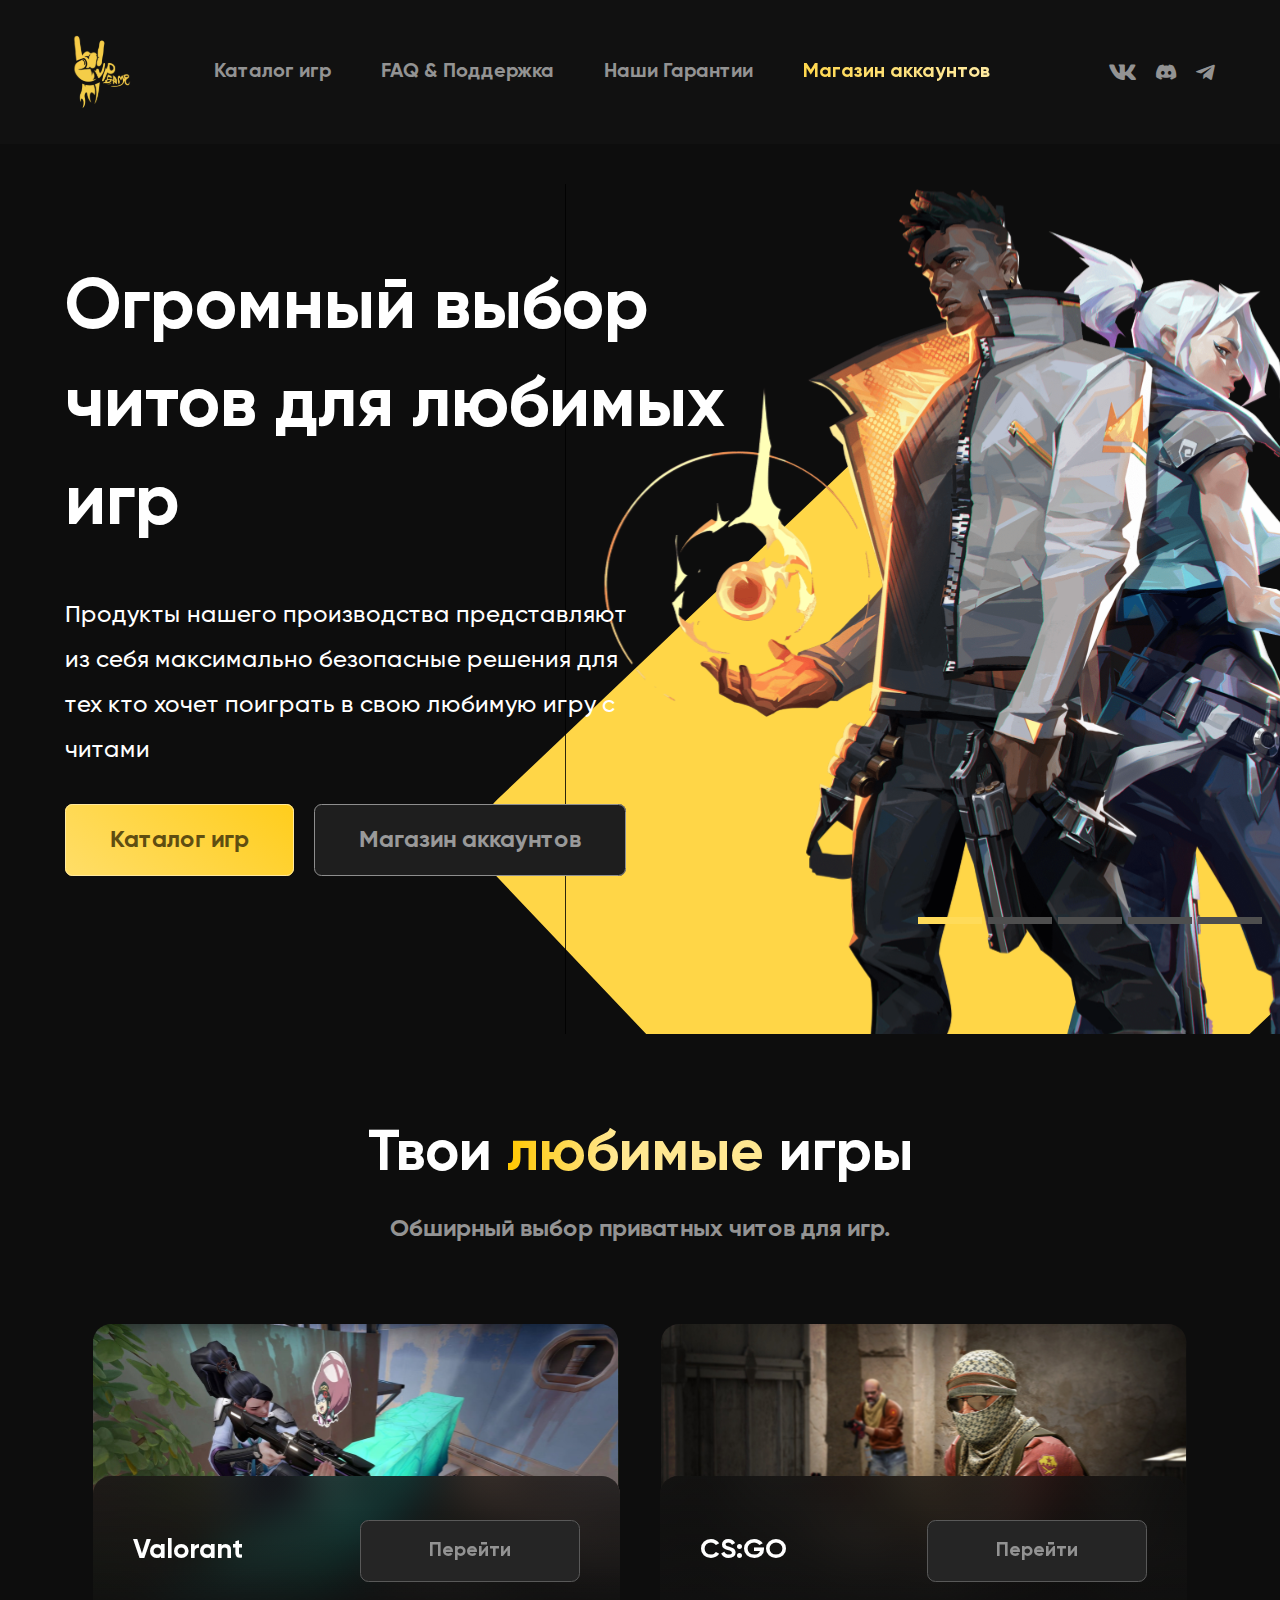
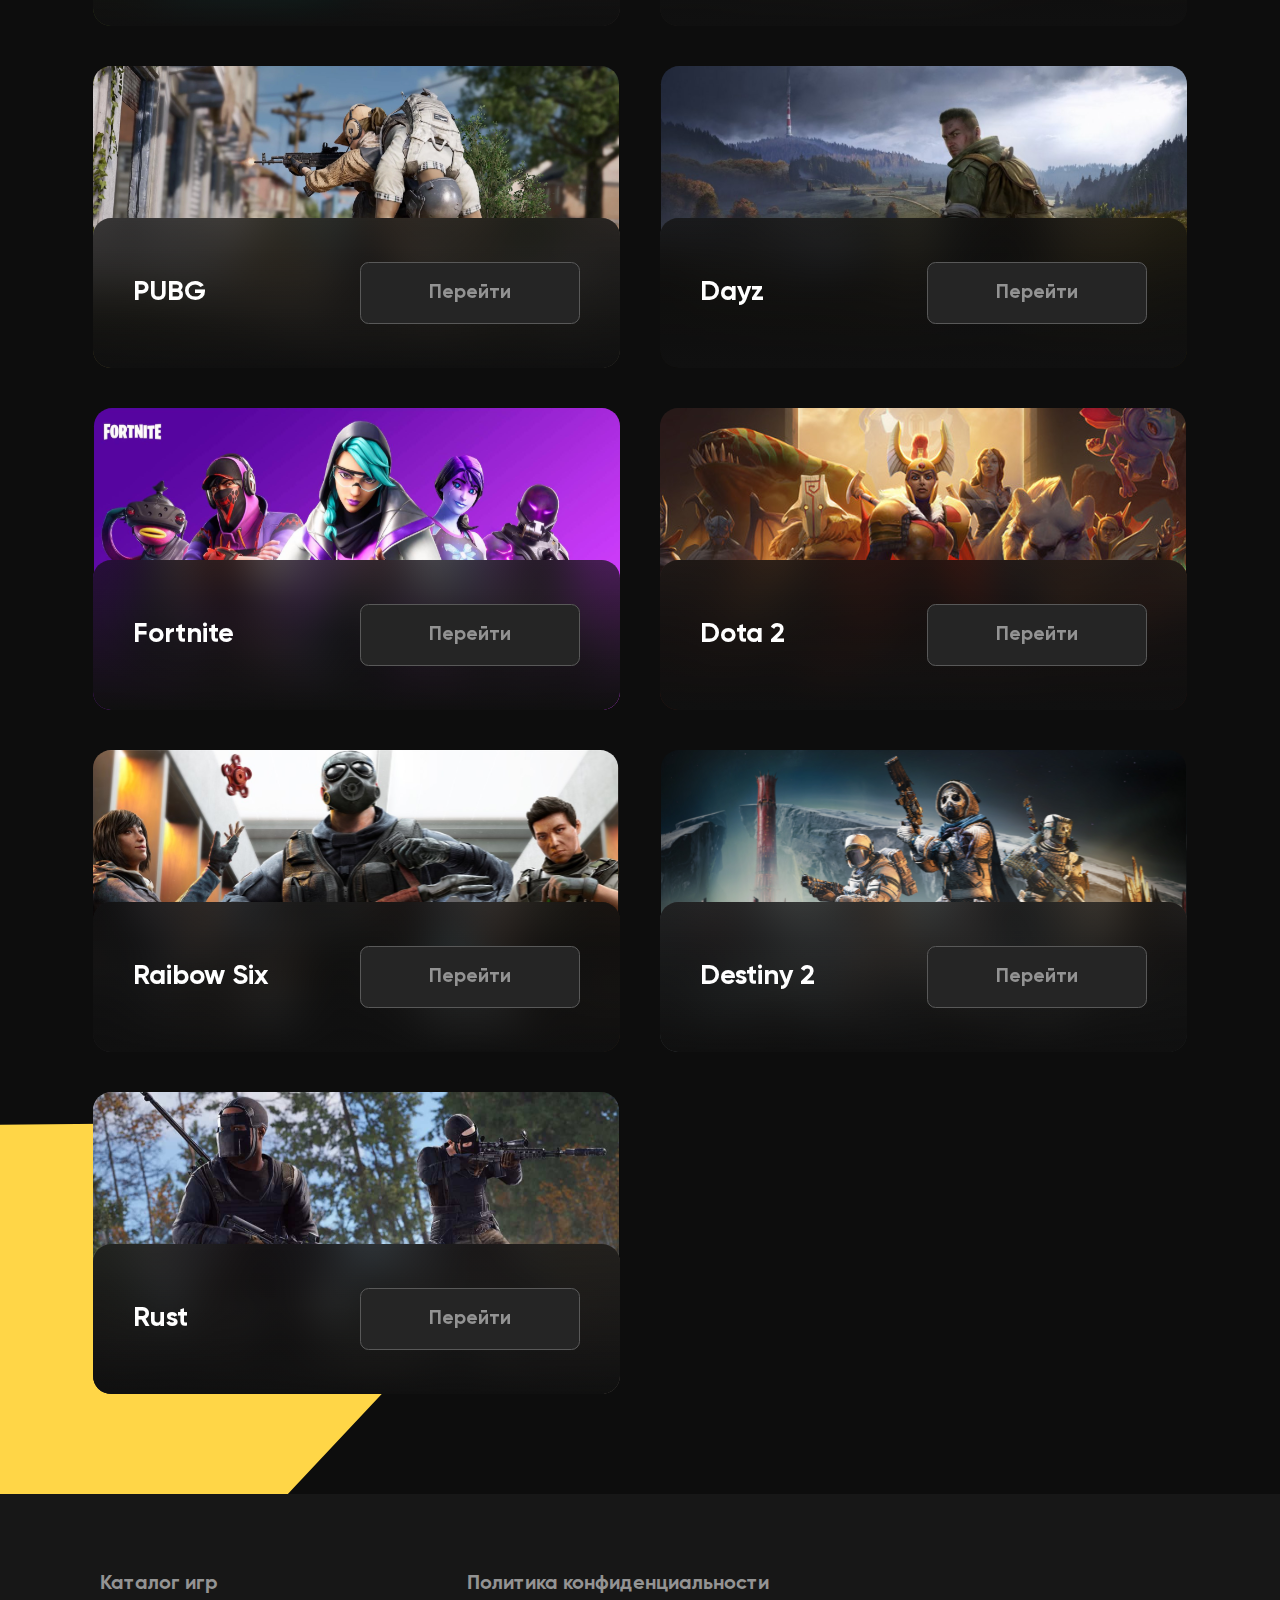
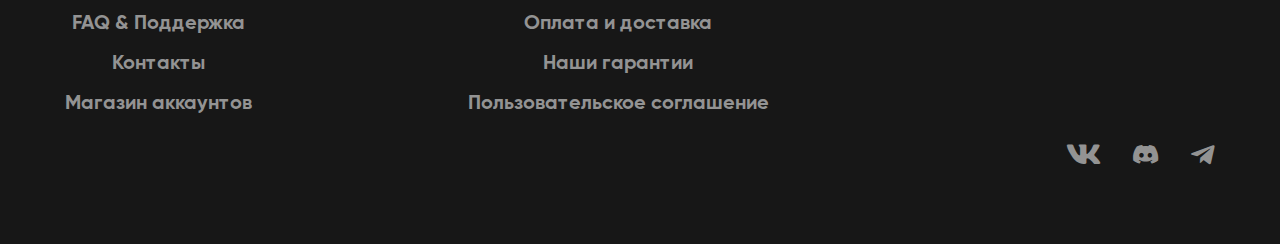
==== index.html @ 61dc42b0 "Add files via upload" ====
<!DOCTYPE html>
<html lang="ru">

<head>
	<title>Главная</title>
	<meta charset="UTF-8">
	<meta name="format-detection" content="telephone=no">
	<!-- <style>body{opacity: 0;}</style> -->
	<link rel="stylesheet" href="css/style.min.css?_v=20220925163948">
	<link rel="shortcut icon" href="favicon.ico">
	<!-- <meta name="robots" content="noindex, nofollow"> -->
	<meta name="viewport" content="width=device-width, initial-scale=1.0">
</head>

<body>
	<div class="wrapper">
		<header class="header">
			<div class="header__container">
				<div class="header__body">
					<div class="header__left">
						<div class="header__logo">
							<a href="#"><img src="img/base/logo.svg" alt="Logo"></a>
						</div>
						<div class="header__menu menu">
							<button type="button" class="menu__icon icon-menu"><span></span></button>
							<nav class="menu__body">
								<ul class="menu__list">
									<li class="menu__item"><a href="#" class="menu__link">Каталог игр</a></li>
									<li class="menu__item"><a href="#" class="menu__link">FAQ & Поддержка</a></li>
									<li class="menu__item"><a href="#" class="menu__link">Наши Гарантии</a></li>
									<li class="menu__item"><a href="#" class="menu__link gold">Магазин аккаунтов</a></li>
								</ul>
							</nav>
						</div>
					</div>
					<div class="header__social">
						<a href="#" class="icon-vk"></a>
						<a href="#" class="icon-discord"></a>
						<a href="#" class="icon-telegram"></a>
					</div>
				</div>
			</div>
		</header>
		<section class="top">
			<div class="top__container">
				<div class="top__body">
					<div class="top__leftblock leftblock-top">
						<div class="leftblock-top__body">
							<div class="leftblock-top__title">
								<h1>Огромный выбор <br> читов для любимых игр</h1>
							</div>
							<div class="leftblock-top__descr">
								<p>Продукты нашего производства представляют из себя максимально безопасные решения для тех кто
									хочет поиграть в свою любимую игру с читами</p>
							</div>
							<div class="leftblock-top__btns-block">
								<a href="#" class="leftblock-top__btn yellow-btn">Каталог игр</a>
								<a href="#" class="leftblock-top__btn gray-btn">Магазин аккаунтов</a>
							</div>
						</div>
					</div>
					<div class="top__rightblock rightblock-top">
						<div class="rightblock-top__body">
							<div class="top__slider swiper">
								<div class="top__wrapper swiper-wrapper">
									<div class="slider-inner">
										<div class="top__slide swiper-slide">
											<img src="img/top/slide1.svg" alt="slide1">
										</div>
										<div class="top__slide swiper-slide">
											<img src="img/top/slide1.svg" alt="slide1">
										</div>
										<div class="top__slide swiper-slide">
											<img src="img/top/slide1.svg" alt="slide1">
										</div>
										<div class="top__slide swiper-slide">
											<img src="img/top/slide1.svg" alt="slide1">
										</div>
										<div class="top__slide swiper-slide">
											<img src="img/top/slide1.svg" alt="slide1">
										</div>
									</div>
								</div>
							</div>
						</div>
					</div>
					<div class="top__decoration">
						<img src="img/top/decoration.svg">
					</div>
				</div>
			</div>
		</section>
		<main class="page">
			<section class="fav">
				<div class="fav__container">
					<div class="fav__body">
						<div class="fav__label">
							<h2>Твои <span class="gold-label">любимые</span> игры</h2>
						</div>
						<div class="fav__descr">
							<p>Обширный выбор приватных читов для игр.</p>
						</div>
						<div class="fav__grid grid-fav">
							<div class="grid-fav__body">
								<div class="grid-fav__item item-fav">
									<div class="item-fav__body">
										<div class="item-fav__img">
											<img src="img/fav/valoriant.svg" alt="Valoriant">
											<div class="item-fav__block">
												<div class="block-fav__body">
													<div class="block-fav__title">
														<h3>Valorant</h3>
													</div>
													<div class="block-fav__btn-block">
														<a href="#" class="block-fav__btn">Перейти</a>
													</div>
												</div>
											</div>
										</div>
									</div>
								</div>
								<div class="grid-fav__item item-fav">
									<div class="item-fav__body">
										<div class="item-fav__img">
											<img src="img/fav/csgo.svg" alt="CS:GO">
											<div class="item-fav__block">
												<div class="block-fav__body">
													<div class="block-fav__title">
														<h3>CS:GO</h3>
													</div>
													<div class="block-fav__btn-block">
														<a href="#" class="block-fav__btn">Перейти</a>
													</div>
												</div>
											</div>
										</div>
									</div>
								</div>
								<div class="grid-fav__item item-fav">
									<div class="item-fav__body">
										<div class="item-fav__img">
											<img src="img/fav/pubg.svg" alt="PUBG">
											<div class="item-fav__block">
												<div class="block-fav__body">
													<div class="block-fav__title">
														<h3>PUBG</h3>
													</div>
													<div class="block-fav__btn-block">
														<a href="#" class="block-fav__btn">Перейти</a>
													</div>
												</div>
											</div>
										</div>
									</div>
								</div>
								<div class="grid-fav__item item-fav">
									<div class="item-fav__body">
										<div class="item-fav__img">
											<img src="img/fav/dayz.svg" alt="Dayz">
											<div class="item-fav__block">
												<div class="block-fav__body">
													<div class="block-fav__title">
														<h3>Dayz</h3>
													</div>
													<div class="block-fav__btn-block">
														<a href="#" class="block-fav__btn">Перейти</a>
													</div>
												</div>
											</div>
										</div>
									</div>
								</div>
								<div class="grid-fav__item item-fav">
									<div class="item-fav__body">
										<div class="item-fav__img">
											<img src="img/fav/fortnite.svg" alt="Fortnite">
											<div class="item-fav__block">
												<div class="block-fav__body">
													<div class="block-fav__title">
														<h3>Fortnite</h3>
													</div>
													<div class="block-fav__btn-block">
														<a href="#" class="block-fav__btn">Перейти</a>
													</div>
												</div>
											</div>
										</div>
									</div>
								</div>
								<div class="grid-fav__item item-fav">
									<div class="item-fav__body">
										<div class="item-fav__img">
											<img src="img/fav/dota2.svg" alt="Dota 2">
											<div class="item-fav__block">
												<div class="block-fav__body">
													<div class="block-fav__title">
														<h3>Dota 2</h3>
													</div>
													<div class="block-fav__btn-block">
														<a href="#" class="block-fav__btn">Перейти</a>
													</div>
												</div>
											</div>
										</div>
									</div>
								</div>
								<div class="grid-fav__item item-fav">
									<div class="item-fav__body">
										<div class="item-fav__img">
											<img src="img/fav/raibowsix.svg" alt="Raibow Six">
											<div class="item-fav__block">
												<div class="block-fav__body">
													<div class="block-fav__title">
														<h3>Raibow Six</h3>
													</div>
													<div class="block-fav__btn-block">
														<a href="#" class="block-fav__btn">Перейти</a>
													</div>
												</div>
											</div>
										</div>
									</div>
								</div>
								<div class="grid-fav__item item-fav">
									<div class="item-fav__body">
										<div class="item-fav__img">
											<img src="img/fav/destiny2.svg" alt="Destiny 2">
											<div class="item-fav__block">
												<div class="block-fav__body">
													<div class="block-fav__title">
														<h3>Destiny 2</h3>
													</div>
													<div class="block-fav__btn-block">
														<a href="#" class="block-fav__btn">Перейти</a>
													</div>
												</div>
											</div>
										</div>
									</div>
								</div>
								<div class="grid-fav__item item-fav">
									<div class="item-fav__body">
										<div class="item-fav__img">
											<img src="img/fav/rust.svg" alt="Rust">
											<div class="item-fav__block">
												<div class="block-fav__body">
													<div class="block-fav__title">
														<h3>Rust</h3>
													</div>
													<div class="block-fav__btn-block">
														<a href="#" class="block-fav__btn">Перейти</a>
													</div>
												</div>
											</div>
										</div>
									</div>
								</div>
							</div>
						</div>
					</div>
				</div>
				<div class="fav__decoration">
					<img src="img/fav/decoration.svg">
				</div>
			</section>
		</main>
		<footer class="footer">
			<div class="footer__container">
				<div class="footer__body">
					<div class="footer__block">
						<div class="block-footer__body">
							<div class="block-footer__left-col">
								<div class="left-col-footer__body">
									<ul class="left-col-footer__list footer__list">
										<li class="left-col-footer__item footer__item"><a href="#" class="left-col-footer__link footer__link">Каталог игр</a></li>
										<li class="left-col-footer__item footer__item"><a href="#" class="left-col-footer__link footer__link">FAQ & Поддержка</a></li>
										<li class="left-col-footer__item footer__item"><a href="#" class="left-col-footer__link footer__link">Контакты</a></li>
										<li class="left-col-footer__item footer__item"><a href="#" class="left-col-footer__link footer__link">Магазин аккаунтов</a></li>
									</ul>
								</div>
							</div>
							<div class="block-footer__right-col">
								<div class="right-col-footer__body">
									<ul class="right-col-footer__list footer__list">
										<li class="right-col-footer__item footer__item"><a href="#" class="right-col-footer__link footer__link">Политика конфиденциальности</a></li>
										<li class="right-col-footer__item footer__item"><a href="#" class="right-col-footer__link footer__link">Оплата и доставка</a></li>
										<li class="right-col-footer__item footer__item"><a href="#" class="right-col-footer__link footer__link">Наши гарантии</a></li>
										<li class="right-col-footer__item footer__item"><a href="#" class="right-col-footer__link footer__link">Пользовательское соглашение</a></li>
									</ul>
								</div>
							</div>
						</div>
					</div>
					<div class="footer__social">
						<a href="#" class="icon-vk"></a>
						<a href="#" class="icon-discord"></a>
						<a href="#" class="icon-telegram"></a>
					</div>
				</div>
			</div>
		</footer>
	</div>
	<!-- <div id="popup" aria-hidden="true" class="popup">
	<div class="popup__wrapper">
		<div class="popup__content">
			<button data-close type="button" class="popup__close">Закрыть</button>
			<div class="popup__text">
				Text
			</div>
		</div>
	</div>
</div> -->
	<script src="js/app.min.js?_v=20220925163948"></script>
</body>

</html>
---- css/style.min.css ----
@charset "UTF-8";@font-face{font-family:Gilroy;font-display:swap;src:url(../fonts/Gilroy-Bold.woff2) format("woff2"),url(../fonts/Gilroy-Bold.woff) format("woff");font-weight:700;font-style:normal}@font-face{font-family:Gilroy;font-display:swap;src:url(../fonts/Gilroy-Medium.woff2) format("woff2"),url(../fonts/Gilroy-Medium.woff) format("woff");font-weight:500;font-style:normal}@font-face{font-family:icons;font-display:swap;src:url(../fonts/icons.woff2) format("woff2"),url(../fonts/icons.woff) format("woff");font-weight:400;font-style:normal}[class*=icon-]:before{font-family:icons;font-style:normal;font-weight:400;font-variant:normal;text-transform:none;line-height:1;-webkit-font-smoothing:antialiased;-moz-osx-font-smoothing:grayscale}[class*=icon-]:before{display:block}.icon-vk:before{content:"\e900"}.icon-discord:before{content:"\e901"}.icon-telegram:before{content:"\e902"}*{padding:0;margin:0;border:0}*,:after,:before{-webkit-box-sizing:border-box;box-sizing:border-box}body,html{height:100%;min-width:320px}body{color:#939393;line-height:1;font-family:Gilroy;font-size:1.25rem;-ms-text-size-adjust:100%;-moz-text-size-adjust:100%;-webkit-text-size-adjust:100%;-webkit-font-smoothing:antialiased;-moz-osx-font-smoothing:grayscale}button,input,textarea{font-family:Gilroy;font-size:inherit}button{cursor:pointer;color:inherit;background-color:inherit}a{color:inherit}a:link,a:visited{text-decoration:none}a:hover{text-decoration:none}ul li{list-style:none}img{vertical-align:top}h1,h2,h3,h4,h5,h6{font-weight:inherit;font-size:inherit}body{background:#0d0d0d;font-weight:700}.lock body{overflow:hidden;-ms-touch-action:none;touch-action:none;-ms-scroll-chaining:none;overscroll-behavior:none}.wrapper{min-height:100%;display:-webkit-box;display:-ms-flexbox;display:flex;-webkit-box-orient:vertical;-webkit-box-direction:normal;-ms-flex-direction:column;flex-direction:column;overflow:hidden}.wrapper>main{-webkit-box-flex:1;-ms-flex:1 1 auto;flex:1 1 auto}.wrapper>*{min-width:0}[class*=__container]{margin:0 auto;max-width:103.75rem;-webkit-box-sizing:content-box;box-sizing:content-box}[class*=-ibg]{position:relative}[class*=-ibg] img{position:absolute;width:100%;height:100%;top:0;left:0;-o-object-fit:cover;object-fit:cover}[class*=-ibg_contain] img{-o-object-fit:contain;object-fit:contain}.gold{background:-o-linear-gradient(.23deg,#ffd646 -8.23%,#ffeaa0 95.87%);background:linear-gradient(89.77deg,#ffd646 -8.23%,#ffeaa0 95.87%);-webkit-background-clip:text;-webkit-text-fill-color:transparent;background-clip:text;-webkit-transition:all .5s cubic-bezier(.2,.17,0,.74) 0s;-o-transition:all .5s cubic-bezier(.2,.17,0,.74) 0s;transition:all .5s cubic-bezier(.2,.17,0,.74) 0s;will-change:contents}.gold:hover{-webkit-filter:contrast(1.2);filter:contrast(1.2)}.yellow-btn{background:-o-linear-gradient(50.03deg,#ffe073 -14.96%,#ffc700 137.97%);background:linear-gradient(39.97deg,#ffe073 -14.96%,#ffc700 137.97%);border:1.50217px solid #ffe99d;border-radius:7.51087px;color:#5f4e11;padding:1.4375rem 2.75rem;-webkit-transition:all .5s cubic-bezier(.2,.17,0,.74) 0s;-o-transition:all .5s cubic-bezier(.2,.17,0,.74) 0s;transition:all .5s cubic-bezier(.2,.17,0,.74) 0s}.yellow-btn:hover{-webkit-filter:contrast(1.2);filter:contrast(1.2)}.gray-btn{padding:1.4375rem 2.75rem;background:#1e1e1e;border:.751087px solid #8e8e8e;border-radius:7.51087px;color:#999;-webkit-transition:all .5s cubic-bezier(.2,.17,0,.74) 0s;-o-transition:all .5s cubic-bezier(.2,.17,0,.74) 0s;transition:all .5s cubic-bezier(.2,.17,0,.74) 0s}.gray-btn:hover{-webkit-filter:contrast(.8);filter:contrast(.8)}.gold-label{background:-webkit-gradient(linear,left top,right top,from(#ffc700),color-stop(41.69%,#ffe791));background:-o-linear-gradient(left,#ffc700 0,#ffe791 41.69%);background:linear-gradient(90deg,#ffc700 0,#ffe791 41.69%);-webkit-background-clip:text;-webkit-text-fill-color:transparent;background-clip:text}.header{background:#111}.header__body{display:-webkit-box;display:-ms-flexbox;display:flex;-webkit-box-align:center;-ms-flex-align:center;align-items:center;-webkit-box-pack:justify;-ms-flex-pack:justify;justify-content:space-between;height:144px;position:relative}.header__left{display:-webkit-box;display:-ms-flexbox;display:flex;-webkit-box-align:center;-ms-flex-align:center;align-items:center}.header__logo{margin-right:4.6875rem;position:relative;z-index:5}.header__menu{position:relative}.header__social{display:-webkit-box;display:-ms-flexbox;display:flex;-webkit-box-align:center;-ms-flex-align:center;align-items:center}.header__social a:not(:last-child){margin-right:1.25rem}.header__social a{font-size:1rem;-webkit-transition:all .4s ease 0s;-o-transition:all .4s ease 0s;transition:all .4s ease 0s}.header__social a:hover{color:#fff}.menu__list{display:-webkit-box;display:-ms-flexbox;display:flex;-webkit-box-align:center;-ms-flex-align:center;align-items:center}.menu__item:not(:last-child){margin-right:3.125rem}.menu__link{-webkit-transition:all .4s ease 0s;-o-transition:all .4s ease 0s;transition:all .4s ease 0s}.menu__link:hover{color:#fff}.icon-menu{display:none}.footer{background-color:#171717}.footer__body{display:-webkit-box;display:-ms-flexbox;display:flex;-webkit-box-pack:justify;-ms-flex-pack:justify;justify-content:space-between;padding:5rem 0}.footer__block{display:-webkit-box;display:-ms-flexbox;display:flex}.footer__item{text-align:center}.footer__item:not(:last-child){margin-bottom:1.25rem}.footer__social{-ms-flex-item-align:end;align-self:flex-end;display:-webkit-box;display:-ms-flexbox;display:flex}.footer__social a:not(:last-child){margin-right:2.0625rem}.block-footer__body{display:-webkit-box;display:-ms-flexbox;display:flex}.block-footer__left-col{margin-right:13.4375rem}.top{position:relative}.top__body{display:-webkit-box;display:-ms-flexbox;display:flex}.top__decoration{position:absolute;bottom:0;right:0;z-index:-1;height:40.625rem;width:800px}.top__decoration img{height:100%;-o-object-fit:cover;object-fit:cover;width:100%;-o-object-position:top;object-position:top}.leftblock-top__body{position:relative;z-index:2}.leftblock-top__title{margin-top:7.1875rem;width:800px}.leftblock-top__title h1{color:#fff;font-size:4.5rem;line-height:98px}.leftblock-top__descr{margin-top:2.5rem;font-weight:500;font-size:1.5rem;color:#fff;width:621px;line-height:1.875}.leftblock-top__btns-block{margin-top:3.4375rem}.leftblock-top__btn{font-size:1.5rem}.leftblock-top__btn:first-child{margin-right:.9375rem}.rightblock-top{margin-left:-7.5rem;margin-top:2.5rem}.swiper{position:relative}.swiper-wrapper{width:1050px}.swiper-slide img{height:850px;-o-object-fit:cover;object-fit:cover;width:100%}.fav{position:relative}.fav__decoration{position:absolute;bottom:0;left:0;height:400px;width:500px;z-index:-1}.fav__decoration img{width:100%;height:100%;-o-object-fit:cover;object-fit:cover;-o-object-position:top;object-position:top}.fav__body{margin-top:4.375rem;display:-webkit-box;display:-ms-flexbox;display:flex;-webkit-box-orient:vertical;-webkit-box-direction:normal;-ms-flex-direction:column;flex-direction:column;-webkit-box-align:center;-ms-flex-align:center;align-items:center;padding-bottom:6.25rem}.fav__label h2{font-size:3.625rem;line-height:1.724137931;color:#fff;text-align:center}.fav__descr{font-size:1.5rem;line-height:2.0833333333;margin-bottom:4.375rem;text-align:center}.grid-fav__body{display:-ms-grid;display:grid;-ms-grid-columns:1fr 1fr 1fr;grid-template-columns:1fr 1fr 1fr;gap:40px}.item-fav__body{border-radius:18.1577px;width:100%}.item-fav__img{position:relative}.item-fav__img img{max-width:100%;max-height:100%;-o-object-fit:cover;object-fit:cover;-o-object-position:center;object-position:center}.item-fav__block{position:absolute;bottom:0;left:0;right:0;width:100%;background:-webkit-gradient(linear,left bottom,left top,color-stop(.02%,#101010),color-stop(306.61%,rgba(16,16,16,.07)));background:-o-linear-gradient(bottom,#101010 .02%,rgba(16,16,16,.07) 306.61%);background:linear-gradient(0deg,#101010 .02%,rgba(16,16,16,.07) 306.61%);-webkit-backdrop-filter:blur(21.184px);backdrop-filter:blur(21.184px);border-radius:18.1577px;padding:0 2.5rem}.block-fav__body{height:9.375rem;display:-webkit-box;display:-ms-flexbox;display:flex;-webkit-box-pack:justify;-ms-flex-pack:justify;justify-content:space-between;-webkit-box-align:center;-ms-flex-align:center;align-items:center}.block-fav__title h3{font-size:1.725rem;line-height:2.2222222222;color:#fff}.block-fav__btn{padding:1.25rem 4.25rem;background:#252525;border:1.29886px solid #595959;border-radius:8.64654px;-webkit-transition:all .5s cubic-bezier(.2,.17,0,.74) 0s;-o-transition:all .5s cubic-bezier(.2,.17,0,.74) 0s;transition:all .5s cubic-bezier(.2,.17,0,.74) 0s}.block-fav__btn:hover{background:#ffc700;border:1.29886px solid #ffe99d;color:#5f4e11}@media (max-width:105em){[class*=__container]{max-width:71.875rem}.footer__block{margin-bottom:3.125rem}.leftblock-top__title{width:750px}.leftblock-top__descr{width:580px}.rightblock-top{margin-left:-15.625rem}.grid-fav__body{-ms-grid-columns:1fr 1fr;grid-template-columns:1fr 1fr}}@media (max-width:35em){.block-fav__body{height:6.25rem}}@media (max-width:74.99875em){[class*=__container]{max-width:60.625rem}.header__logo{margin-right:2.5rem}.menu__item{text-align:center}.menu__item:not(:last-child){margin-right:1.875rem}.block-footer__left-col{margin-right:7.5rem}.top__decoration{display:none}.rightblock-top{margin-left:-30rem}.swiper-slide{opacity:.4}.block-fav__body{height:100px}}@media (max-width:61.99875em){[class*=__container]{max-width:46.875rem}.footer__body{-ms-flex-wrap:wrap;flex-wrap:wrap;-webkit-box-pack:space-evenly;-ms-flex-pack:space-evenly;justify-content:space-evenly}.footer__social a{font-size:1.75rem}.top__body{-webkit-box-orient:vertical;-webkit-box-direction:normal;-ms-flex-direction:column;flex-direction:column;-webkit-box-align:center;-ms-flex-align:center;align-items:center}.leftblock-top__body{display:-webkit-box;display:-ms-flexbox;display:flex;-webkit-box-orient:vertical;-webkit-box-direction:normal;-ms-flex-direction:column;flex-direction:column;-webkit-box-align:center;-ms-flex-align:center;align-items:center}.leftblock-top__title{width:100%;text-align:center;margin-top:3.125rem}.leftblock-top__descr{width:100%;text-align:center}.rightblock-top{margin-left:0;margin-top:-31.25rem}.grid-fav__body{-ms-grid-columns:1fr;grid-template-columns:1fr}.block-fav__body{height:9.375rem}}@media (max-width:47.99875em){[class*=__container]{max-width:none;padding:0 .625rem}.header__social a{font-size:1.5625rem}.header__social a:not(:last-child){margin-right:2.1875rem}.menu__body{position:absolute;top:-60px;left:-120px;width:100vw;height:100vh;background-color:#111;-webkit-transform:translateX(-100%);-ms-transform:translateX(-100%);transform:translateX(-100%);-webkit-transition:all .5s ease 0s;-o-transition:all .5s ease 0s;transition:all .5s ease 0s}.menu__body.open{-webkit-transform:translateX(0);-ms-transform:translateX(0);transform:translateX(0)}.menu__list{-ms-flex-pack:distribute;justify-content:space-around;-webkit-box-orient:vertical;-webkit-box-direction:normal;-ms-flex-direction:column;flex-direction:column;min-height:100%}.menu__item:not(:last-child){margin-right:0}.menu__link{font-size:1.625rem}.icon-menu{display:block;position:relative;width:1.875rem;height:1.125rem;cursor:pointer;z-index:5}.icon-menu span,.icon-menu::after,.icon-menu::before{content:"";-webkit-transition:all .3s ease 0s;-o-transition:all .3s ease 0s;transition:all .3s ease 0s;right:0;position:absolute;width:100%;height:.125rem;background-color:#ffd646}.icon-menu::before{top:0}.icon-menu::after{bottom:0}.icon-menu span{top:calc(50% - .0625rem)}.icon-menu.open span{width:0}.icon-menu.open::before{top:calc(50% - .0625rem);-webkit-transform:rotate(-45deg);-ms-transform:rotate(-45deg);transform:rotate(-45deg)}.icon-menu.open::after{bottom:calc(50% - .0625rem);-webkit-transform:rotate(45deg);-ms-transform:rotate(45deg);transform:rotate(45deg)}.leftblock-top__title h1{font-size:3.75rem}.fav__decoration{height:18.75rem;width:25rem}}@media (max-width:40.375em){.footer__body{-webkit-box-orient:vertical;-webkit-box-direction:normal;-ms-flex-direction:column;flex-direction:column;-webkit-box-align:center;-ms-flex-align:center;align-items:center;-webkit-box-pack:justify;-ms-flex-pack:justify;justify-content:space-between}.footer__list{display:-webkit-box;display:-ms-flexbox;display:flex;-webkit-box-orient:vertical;-webkit-box-direction:normal;-ms-flex-direction:column;flex-direction:column;-webkit-box-align:center;-ms-flex-align:center;align-items:center}.footer__item:not(:last-child){margin-bottom:2.1875rem}.footer__social{-ms-flex-item-align:center;-ms-grid-row-align:center;align-self:center}.block-footer__body{-webkit-box-orient:vertical;-webkit-box-direction:reverse;-ms-flex-direction:column-reverse;flex-direction:column-reverse;-webkit-box-align:center;-ms-flex-align:center;align-items:center;max-width:250px}.block-footer__left-col{margin-right:0}.block-footer__right-col{margin-bottom:3.125rem}}@media (max-width:36.25em){.leftblock-top__title h1{font-size:2.8125rem;line-height:1.3333333333}.leftblock-top__btns-block{display:-webkit-box;display:-ms-flexbox;display:flex;-webkit-box-orient:vertical;-webkit-box-direction:normal;-ms-flex-direction:column;flex-direction:column;-webkit-box-align:center;-ms-flex-align:center;align-items:center}.leftblock-top__btn:first-child{margin-right:0;margin-bottom:1.875rem}.rightblock-top{margin-top:-37.5rem}.swiper-wrapper{width:600px}}@media (max-width:34.375em){.fav__body{margin-top:3.125rem;padding-bottom:3.125rem}.fav__label h2{font-size:2.8125rem;line-height:1.1111111111}}@media (max-width:29.99875em){.item-fav__block{padding:0 .625rem}}@media (max-width:25.625em){.block-fav__btn{padding:1.25rem 2.5rem}}
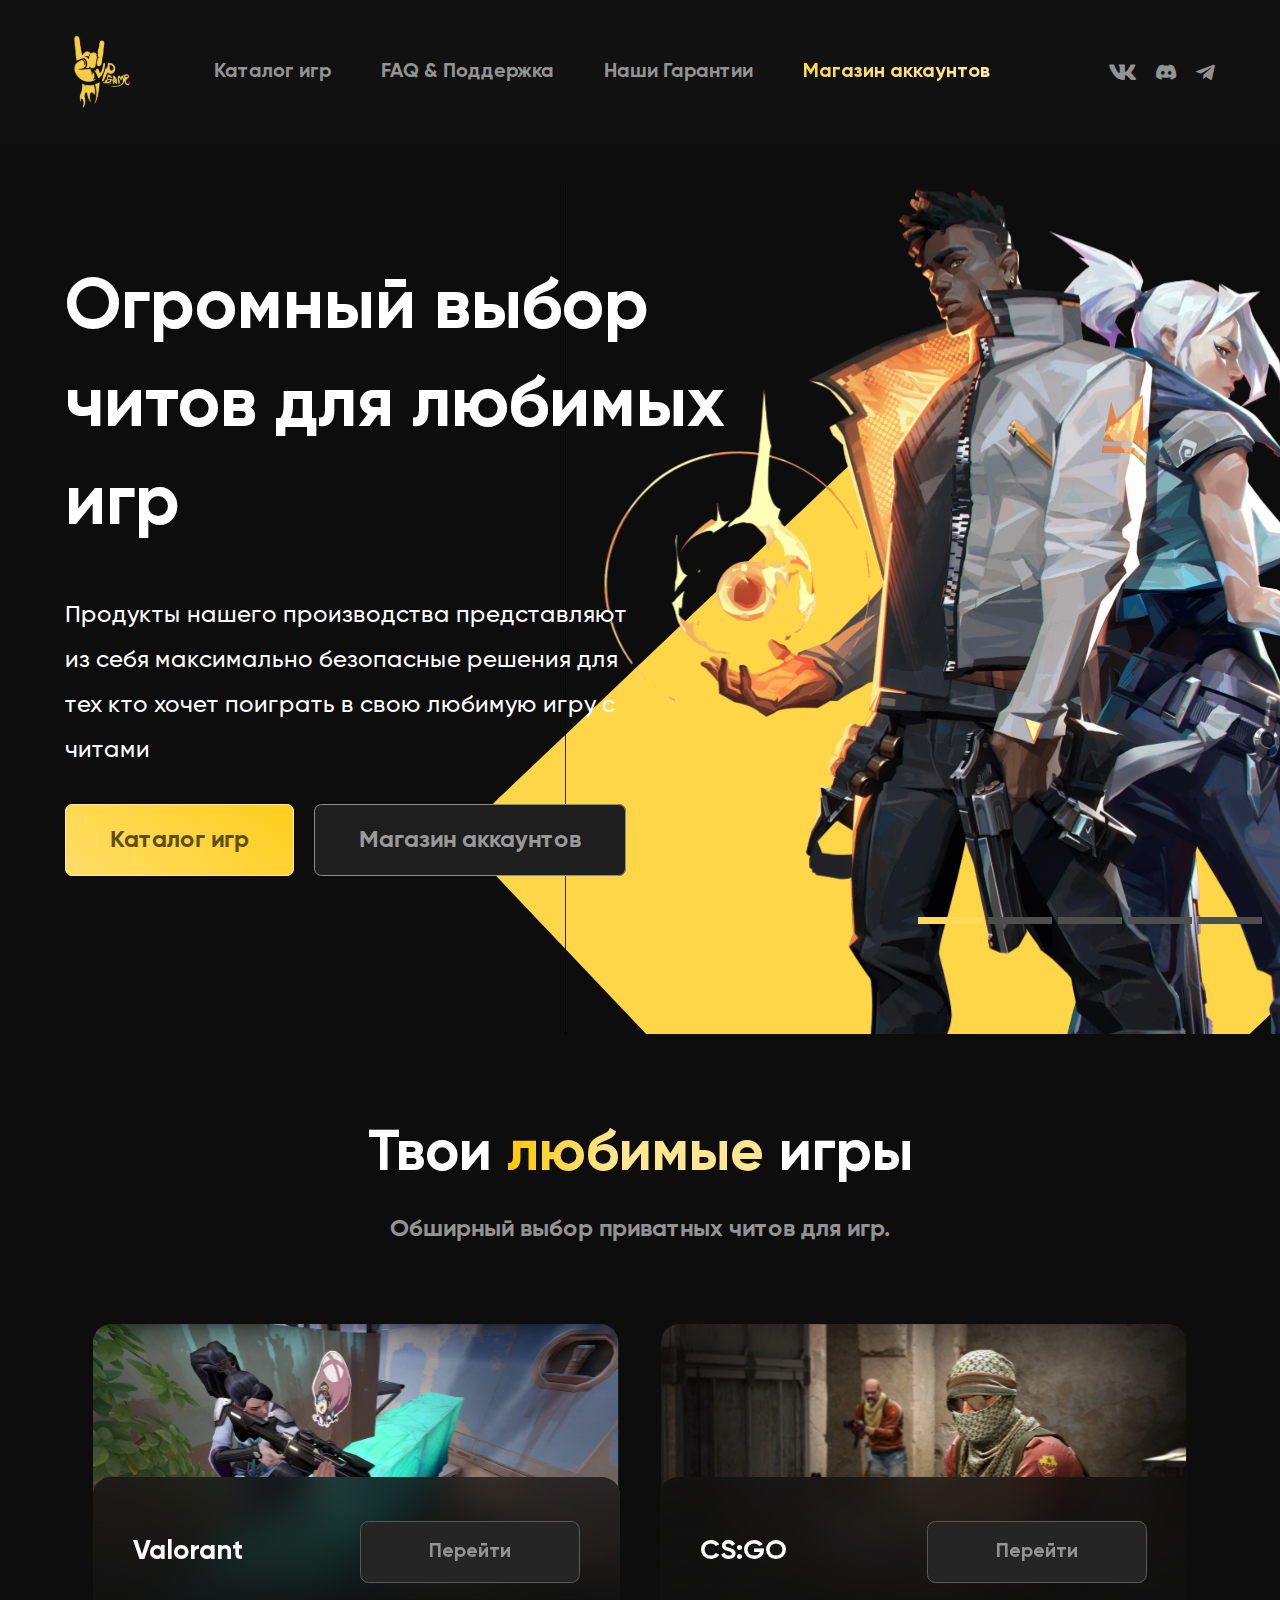
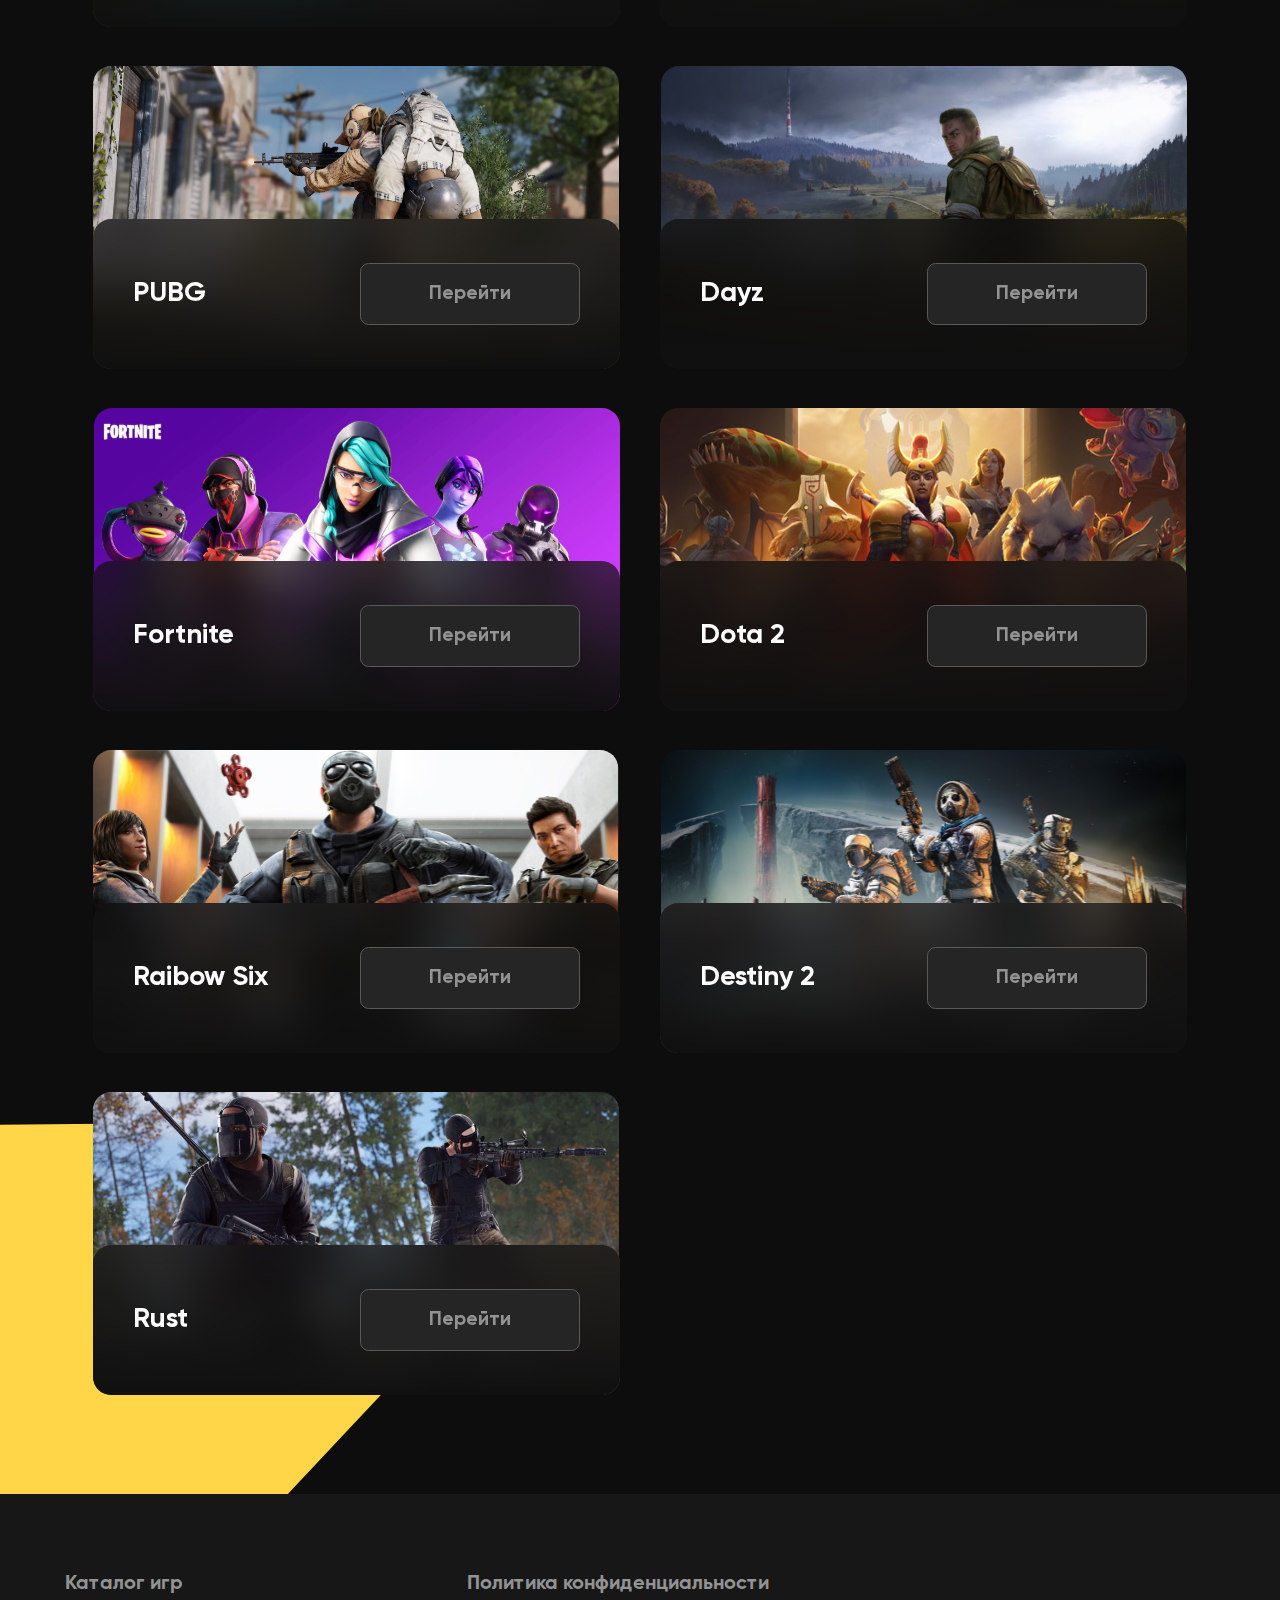
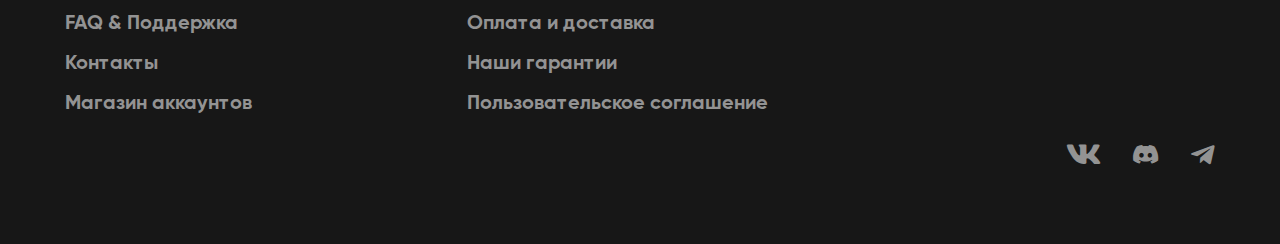
==== commit b06ddb2a: "Add files via upload" ====
--- a/index.html
+++ b/index.html
@@ -6,7 +6,7 @@
 	<meta charset="UTF-8">
 	<meta name="format-detection" content="telephone=no">
 	<!-- <style>body{opacity: 0;}</style> -->
-	<link rel="stylesheet" href="css/style.min.css?_v=20220925163948">
+	<link rel="stylesheet" href="css/style.min.css?_v=20220925224352">
 	<link rel="shortcut icon" href="favicon.ico">
 	<!-- <meta name="robots" content="noindex, nofollow"> -->
 	<meta name="viewport" content="width=device-width, initial-scale=1.0">
@@ -25,7 +25,8 @@
 							<button type="button" class="menu__icon icon-menu"><span></span></button>
 							<nav class="menu__body">
 								<ul class="menu__list">
-									<li class="menu__item"><a href="#" class="menu__link">Каталог игр</a></li>
+									<li class="menu__item"><a href="/cheatcode/catalog.html" class="menu__link">Каталог игр</a>
+									</li>
 									<li class="menu__item"><a href="#" class="menu__link">FAQ & Поддержка</a></li>
 									<li class="menu__item"><a href="#" class="menu__link">Наши Гарантии</a></li>
 									<li class="menu__item"><a href="#" class="menu__link gold">Магазин аккаунтов</a></li>
@@ -248,7 +249,7 @@
 														<h3>Rust</h3>
 													</div>
 													<div class="block-fav__btn-block">
-														<a href="#" class="block-fav__btn">Перейти</a>
+														<a href="/rust.html" class="block-fav__btn">Перейти</a>
 													</div>
 												</div>
 											</div>
@@ -300,17 +301,7 @@
 			</div>
 		</footer>
 	</div>
-	<!-- <div id="popup" aria-hidden="true" class="popup">
-	<div class="popup__wrapper">
-		<div class="popup__content">
-			<button data-close type="button" class="popup__close">Закрыть</button>
-			<div class="popup__text">
-				Text
-			</div>
-		</div>
-	</div>
-</div> -->
-	<script src="js/app.min.js?_v=20220925163948"></script>
+	<script src="js/app.min.js?_v=20220925224352"></script>
 </body>
 
 </html>--- a/css/style.min.css
+++ b/css/style.min.css
@@ -1 +1 @@
-@charset "UTF-8";@font-face{font-family:Gilroy;font-display:swap;src:url(../fonts/Gilroy-Bold.woff2) format("woff2"),url(../fonts/Gilroy-Bold.woff) format("woff");font-weight:700;font-style:normal}@font-face{font-family:Gilroy;font-display:swap;src:url(../fonts/Gilroy-Medium.woff2) format("woff2"),url(../fonts/Gilroy-Medium.woff) format("woff");font-weight:500;font-style:normal}@font-face{font-family:icons;font-display:swap;src:url(../fonts/icons.woff2) format("woff2"),url(../fonts/icons.woff) format("woff");font-weight:400;font-style:normal}[class*=icon-]:before{font-family:icons;font-style:normal;font-weight:400;font-variant:normal;text-transform:none;line-height:1;-webkit-font-smoothing:antialiased;-moz-osx-font-smoothing:grayscale}[class*=icon-]:before{display:block}.icon-vk:before{content:"\e900"}.icon-discord:before{content:"\e901"}.icon-telegram:before{content:"\e902"}*{padding:0;margin:0;border:0}*,:after,:before{-webkit-box-sizing:border-box;box-sizing:border-box}body,html{height:100%;min-width:320px}body{color:#939393;line-height:1;font-family:Gilroy;font-size:1.25rem;-ms-text-size-adjust:100%;-moz-text-size-adjust:100%;-webkit-text-size-adjust:100%;-webkit-font-smoothing:antialiased;-moz-osx-font-smoothing:grayscale}button,input,textarea{font-family:Gilroy;font-size:inherit}button{cursor:pointer;color:inherit;background-color:inherit}a{color:inherit}a:link,a:visited{text-decoration:none}a:hover{text-decoration:none}ul li{list-style:none}img{vertical-align:top}h1,h2,h3,h4,h5,h6{font-weight:inherit;font-size:inherit}body{background:#0d0d0d;font-weight:700}.lock body{overflow:hidden;-ms-touch-action:none;touch-action:none;-ms-scroll-chaining:none;overscroll-behavior:none}.wrapper{min-height:100%;display:-webkit-box;display:-ms-flexbox;display:flex;-webkit-box-orient:vertical;-webkit-box-direction:normal;-ms-flex-direction:column;flex-direction:column;overflow:hidden}.wrapper>main{-webkit-box-flex:1;-ms-flex:1 1 auto;flex:1 1 auto}.wrapper>*{min-width:0}[class*=__container]{margin:0 auto;max-width:103.75rem;-webkit-box-sizing:content-box;box-sizing:content-box}[class*=-ibg]{position:relative}[class*=-ibg] img{position:absolute;width:100%;height:100%;top:0;left:0;-o-object-fit:cover;object-fit:cover}[class*=-ibg_contain] img{-o-object-fit:contain;object-fit:contain}.gold{background:-o-linear-gradient(.23deg,#ffd646 -8.23%,#ffeaa0 95.87%);background:linear-gradient(89.77deg,#ffd646 -8.23%,#ffeaa0 95.87%);-webkit-background-clip:text;-webkit-text-fill-color:transparent;background-clip:text;-webkit-transition:all .5s cubic-bezier(.2,.17,0,.74) 0s;-o-transition:all .5s cubic-bezier(.2,.17,0,.74) 0s;transition:all .5s cubic-bezier(.2,.17,0,.74) 0s;will-change:contents}.gold:hover{-webkit-filter:contrast(1.2);filter:contrast(1.2)}.yellow-btn{background:-o-linear-gradient(50.03deg,#ffe073 -14.96%,#ffc700 137.97%);background:linear-gradient(39.97deg,#ffe073 -14.96%,#ffc700 137.97%);border:1.50217px solid #ffe99d;border-radius:7.51087px;color:#5f4e11;padding:1.4375rem 2.75rem;-webkit-transition:all .5s cubic-bezier(.2,.17,0,.74) 0s;-o-transition:all .5s cubic-bezier(.2,.17,0,.74) 0s;transition:all .5s cubic-bezier(.2,.17,0,.74) 0s}.yellow-btn:hover{-webkit-filter:contrast(1.2);filter:contrast(1.2)}.gray-btn{padding:1.4375rem 2.75rem;background:#1e1e1e;border:.751087px solid #8e8e8e;border-radius:7.51087px;color:#999;-webkit-transition:all .5s cubic-bezier(.2,.17,0,.74) 0s;-o-transition:all .5s cubic-bezier(.2,.17,0,.74) 0s;transition:all .5s cubic-bezier(.2,.17,0,.74) 0s}.gray-btn:hover{-webkit-filter:contrast(.8);filter:contrast(.8)}.gold-label{background:-webkit-gradient(linear,left top,right top,from(#ffc700),color-stop(41.69%,#ffe791));background:-o-linear-gradient(left,#ffc700 0,#ffe791 41.69%);background:linear-gradient(90deg,#ffc700 0,#ffe791 41.69%);-webkit-background-clip:text;-webkit-text-fill-color:transparent;background-clip:text}.header{background:#111}.header__body{display:-webkit-box;display:-ms-flexbox;display:flex;-webkit-box-align:center;-ms-flex-align:center;align-items:center;-webkit-box-pack:justify;-ms-flex-pack:justify;justify-content:space-between;height:144px;position:relative}.header__left{display:-webkit-box;display:-ms-flexbox;display:flex;-webkit-box-align:center;-ms-flex-align:center;align-items:center}.header__logo{margin-right:4.6875rem;position:relative;z-index:5}.header__menu{position:relative}.header__social{display:-webkit-box;display:-ms-flexbox;display:flex;-webkit-box-align:center;-ms-flex-align:center;align-items:center}.header__social a:not(:last-child){margin-right:1.25rem}.header__social a{font-size:1rem;-webkit-transition:all .4s ease 0s;-o-transition:all .4s ease 0s;transition:all .4s ease 0s}.header__social a:hover{color:#fff}.menu__list{display:-webkit-box;display:-ms-flexbox;display:flex;-webkit-box-align:center;-ms-flex-align:center;align-items:center}.menu__item:not(:last-child){margin-right:3.125rem}.menu__link{-webkit-transition:all .4s ease 0s;-o-transition:all .4s ease 0s;transition:all .4s ease 0s}.menu__link:hover{color:#fff}.icon-menu{display:none}.footer{background-color:#171717}.footer__body{display:-webkit-box;display:-ms-flexbox;display:flex;-webkit-box-pack:justify;-ms-flex-pack:justify;justify-content:space-between;padding:5rem 0}.footer__block{display:-webkit-box;display:-ms-flexbox;display:flex}.footer__item{text-align:center}.footer__item:not(:last-child){margin-bottom:1.25rem}.footer__social{-ms-flex-item-align:end;align-self:flex-end;display:-webkit-box;display:-ms-flexbox;display:flex}.footer__social a:not(:last-child){margin-right:2.0625rem}.block-footer__body{display:-webkit-box;display:-ms-flexbox;display:flex}.block-footer__left-col{margin-right:13.4375rem}.top{position:relative}.top__body{display:-webkit-box;display:-ms-flexbox;display:flex}.top__decoration{position:absolute;bottom:0;right:0;z-index:-1;height:40.625rem;width:800px}.top__decoration img{height:100%;-o-object-fit:cover;object-fit:cover;width:100%;-o-object-position:top;object-position:top}.leftblock-top__body{position:relative;z-index:2}.leftblock-top__title{margin-top:7.1875rem;width:800px}.leftblock-top__title h1{color:#fff;font-size:4.5rem;line-height:98px}.leftblock-top__descr{margin-top:2.5rem;font-weight:500;font-size:1.5rem;color:#fff;width:621px;line-height:1.875}.leftblock-top__btns-block{margin-top:3.4375rem}.leftblock-top__btn{font-size:1.5rem}.leftblock-top__btn:first-child{margin-right:.9375rem}.rightblock-top{margin-left:-7.5rem;margin-top:2.5rem}.swiper{position:relative}.swiper-wrapper{width:1050px}.swiper-slide img{height:850px;-o-object-fit:cover;object-fit:cover;width:100%}.fav{position:relative}.fav__decoration{position:absolute;bottom:0;left:0;height:400px;width:500px;z-index:-1}.fav__decoration img{width:100%;height:100%;-o-object-fit:cover;object-fit:cover;-o-object-position:top;object-position:top}.fav__body{margin-top:4.375rem;display:-webkit-box;display:-ms-flexbox;display:flex;-webkit-box-orient:vertical;-webkit-box-direction:normal;-ms-flex-direction:column;flex-direction:column;-webkit-box-align:center;-ms-flex-align:center;align-items:center;padding-bottom:6.25rem}.fav__label h2{font-size:3.625rem;line-height:1.724137931;color:#fff;text-align:center}.fav__descr{font-size:1.5rem;line-height:2.0833333333;margin-bottom:4.375rem;text-align:center}.grid-fav__body{display:-ms-grid;display:grid;-ms-grid-columns:1fr 1fr 1fr;grid-template-columns:1fr 1fr 1fr;gap:40px}.item-fav__body{border-radius:18.1577px;width:100%}.item-fav__img{position:relative}.item-fav__img img{max-width:100%;max-height:100%;-o-object-fit:cover;object-fit:cover;-o-object-position:center;object-position:center}.item-fav__block{position:absolute;bottom:0;left:0;right:0;width:100%;background:-webkit-gradient(linear,left bottom,left top,color-stop(.02%,#101010),color-stop(306.61%,rgba(16,16,16,.07)));background:-o-linear-gradient(bottom,#101010 .02%,rgba(16,16,16,.07) 306.61%);background:linear-gradient(0deg,#101010 .02%,rgba(16,16,16,.07) 306.61%);-webkit-backdrop-filter:blur(21.184px);backdrop-filter:blur(21.184px);border-radius:18.1577px;padding:0 2.5rem}.block-fav__body{height:9.375rem;display:-webkit-box;display:-ms-flexbox;display:flex;-webkit-box-pack:justify;-ms-flex-pack:justify;justify-content:space-between;-webkit-box-align:center;-ms-flex-align:center;align-items:center}.block-fav__title h3{font-size:1.725rem;line-height:2.2222222222;color:#fff}.block-fav__btn{padding:1.25rem 4.25rem;background:#252525;border:1.29886px solid #595959;border-radius:8.64654px;-webkit-transition:all .5s cubic-bezier(.2,.17,0,.74) 0s;-o-transition:all .5s cubic-bezier(.2,.17,0,.74) 0s;transition:all .5s cubic-bezier(.2,.17,0,.74) 0s}.block-fav__btn:hover{background:#ffc700;border:1.29886px solid #ffe99d;color:#5f4e11}@media (max-width:105em){[class*=__container]{max-width:71.875rem}.footer__block{margin-bottom:3.125rem}.leftblock-top__title{width:750px}.leftblock-top__descr{width:580px}.rightblock-top{margin-left:-15.625rem}.grid-fav__body{-ms-grid-columns:1fr 1fr;grid-template-columns:1fr 1fr}}@media (max-width:35em){.block-fav__body{height:6.25rem}}@media (max-width:74.99875em){[class*=__container]{max-width:60.625rem}.header__logo{margin-right:2.5rem}.menu__item{text-align:center}.menu__item:not(:last-child){margin-right:1.875rem}.block-footer__left-col{margin-right:7.5rem}.top__decoration{display:none}.rightblock-top{margin-left:-30rem}.swiper-slide{opacity:.4}.block-fav__body{height:100px}}@media (max-width:61.99875em){[class*=__container]{max-width:46.875rem}.footer__body{-ms-flex-wrap:wrap;flex-wrap:wrap;-webkit-box-pack:space-evenly;-ms-flex-pack:space-evenly;justify-content:space-evenly}.footer__social a{font-size:1.75rem}.top__body{-webkit-box-orient:vertical;-webkit-box-direction:normal;-ms-flex-direction:column;flex-direction:column;-webkit-box-align:center;-ms-flex-align:center;align-items:center}.leftblock-top__body{display:-webkit-box;display:-ms-flexbox;display:flex;-webkit-box-orient:vertical;-webkit-box-direction:normal;-ms-flex-direction:column;flex-direction:column;-webkit-box-align:center;-ms-flex-align:center;align-items:center}.leftblock-top__title{width:100%;text-align:center;margin-top:3.125rem}.leftblock-top__descr{width:100%;text-align:center}.rightblock-top{margin-left:0;margin-top:-31.25rem}.grid-fav__body{-ms-grid-columns:1fr;grid-template-columns:1fr}.block-fav__body{height:9.375rem}}@media (max-width:47.99875em){[class*=__container]{max-width:none;padding:0 .625rem}.header__social a{font-size:1.5625rem}.header__social a:not(:last-child){margin-right:2.1875rem}.menu__body{position:absolute;top:-60px;left:-120px;width:100vw;height:100vh;background-color:#111;-webkit-transform:translateX(-100%);-ms-transform:translateX(-100%);transform:translateX(-100%);-webkit-transition:all .5s ease 0s;-o-transition:all .5s ease 0s;transition:all .5s ease 0s}.menu__body.open{-webkit-transform:translateX(0);-ms-transform:translateX(0);transform:translateX(0)}.menu__list{-ms-flex-pack:distribute;justify-content:space-around;-webkit-box-orient:vertical;-webkit-box-direction:normal;-ms-flex-direction:column;flex-direction:column;min-height:100%}.menu__item:not(:last-child){margin-right:0}.menu__link{font-size:1.625rem}.icon-menu{display:block;position:relative;width:1.875rem;height:1.125rem;cursor:pointer;z-index:5}.icon-menu span,.icon-menu::after,.icon-menu::before{content:"";-webkit-transition:all .3s ease 0s;-o-transition:all .3s ease 0s;transition:all .3s ease 0s;right:0;position:absolute;width:100%;height:.125rem;background-color:#ffd646}.icon-menu::before{top:0}.icon-menu::after{bottom:0}.icon-menu span{top:calc(50% - .0625rem)}.icon-menu.open span{width:0}.icon-menu.open::before{top:calc(50% - .0625rem);-webkit-transform:rotate(-45deg);-ms-transform:rotate(-45deg);transform:rotate(-45deg)}.icon-menu.open::after{bottom:calc(50% - .0625rem);-webkit-transform:rotate(45deg);-ms-transform:rotate(45deg);transform:rotate(45deg)}.leftblock-top__title h1{font-size:3.75rem}.fav__decoration{height:18.75rem;width:25rem}}@media (max-width:40.375em){.footer__body{-webkit-box-orient:vertical;-webkit-box-direction:normal;-ms-flex-direction:column;flex-direction:column;-webkit-box-align:center;-ms-flex-align:center;align-items:center;-webkit-box-pack:justify;-ms-flex-pack:justify;justify-content:space-between}.footer__list{display:-webkit-box;display:-ms-flexbox;display:flex;-webkit-box-orient:vertical;-webkit-box-direction:normal;-ms-flex-direction:column;flex-direction:column;-webkit-box-align:center;-ms-flex-align:center;align-items:center}.footer__item:not(:last-child){margin-bottom:2.1875rem}.footer__social{-ms-flex-item-align:center;-ms-grid-row-align:center;align-self:center}.block-footer__body{-webkit-box-orient:vertical;-webkit-box-direction:reverse;-ms-flex-direction:column-reverse;flex-direction:column-reverse;-webkit-box-align:center;-ms-flex-align:center;align-items:center;max-width:250px}.block-footer__left-col{margin-right:0}.block-footer__right-col{margin-bottom:3.125rem}}@media (max-width:36.25em){.leftblock-top__title h1{font-size:2.8125rem;line-height:1.3333333333}.leftblock-top__btns-block{display:-webkit-box;display:-ms-flexbox;display:flex;-webkit-box-orient:vertical;-webkit-box-direction:normal;-ms-flex-direction:column;flex-direction:column;-webkit-box-align:center;-ms-flex-align:center;align-items:center}.leftblock-top__btn:first-child{margin-right:0;margin-bottom:1.875rem}.rightblock-top{margin-top:-37.5rem}.swiper-wrapper{width:600px}}@media (max-width:34.375em){.fav__body{margin-top:3.125rem;padding-bottom:3.125rem}.fav__label h2{font-size:2.8125rem;line-height:1.1111111111}}@media (max-width:29.99875em){.item-fav__block{padding:0 .625rem}}@media (max-width:25.625em){.block-fav__btn{padding:1.25rem 2.5rem}}+@charset "UTF-8";@font-face{font-family:Gilroy;font-display:swap;src:url(../fonts/Gilroy-Medium.woff2) format("woff2"),url(../fonts/Gilroy-Medium.woff) format("woff");font-weight:500;font-style:normal}@font-face{font-family:Gilroy;font-display:swap;src:url(../fonts/Gilroy-Bold.woff2) format("woff2"),url(../fonts/Gilroy-Bold.woff) format("woff");font-weight:700;font-style:normal}@font-face{font-family:icons;font-display:swap;src:url(../fonts/icons.woff2) format("woff2"),url(../fonts/icons.woff) format("woff");font-weight:400;font-style:normal}[class*=icon-]:before{font-family:icons;font-style:normal;font-weight:400;font-variant:normal;text-transform:none;line-height:1;-webkit-font-smoothing:antialiased;-moz-osx-font-smoothing:grayscale}[class*=icon-]:before{display:block}.icon-search:before{content:"\e903"}.icon-vk:before{content:"\e900"}.icon-discord:before{content:"\e901"}.icon-telegram:before{content:"\e902"}*{padding:0;margin:0;border:0}*,:after,:before{-webkit-box-sizing:border-box;box-sizing:border-box}body,html{height:100%;min-width:320px}body{color:#939393;line-height:1;font-family:Gilroy;font-size:1.25rem;-ms-text-size-adjust:100%;-moz-text-size-adjust:100%;-webkit-text-size-adjust:100%;-webkit-font-smoothing:antialiased;-moz-osx-font-smoothing:grayscale}button,input,textarea{font-family:Gilroy;font-size:inherit}button{cursor:pointer;color:inherit;background-color:inherit}a{color:inherit}a:link,a:visited{text-decoration:none}a:hover{text-decoration:none}ul li{list-style:none}img{vertical-align:top}h1,h2,h3,h4,h5,h6{font-weight:inherit;font-size:inherit}body{background:#0d0d0d;font-weight:700}.lock body{overflow:hidden;-ms-touch-action:none;touch-action:none;-ms-scroll-chaining:none;overscroll-behavior:none}.wrapper{min-height:100%;display:-webkit-box;display:-ms-flexbox;display:flex;-webkit-box-orient:vertical;-webkit-box-direction:normal;-ms-flex-direction:column;flex-direction:column}.wrapper>main{-webkit-box-flex:1;-ms-flex:1 1 auto;flex:1 1 auto}.wrapper>*{min-width:0}[class*=__container]{margin:0 auto;max-width:103.75rem;-webkit-box-sizing:content-box;box-sizing:content-box}[class*=-ibg]{position:relative}[class*=-ibg] img{position:absolute;width:100%;height:100%;top:0;left:0;-o-object-fit:cover;object-fit:cover}[class*=-ibg_contain] img{-o-object-fit:contain;object-fit:contain}.gold{background:-o-linear-gradient(.23deg,#ffd646 -8.23%,#ffeaa0 95.87%);background:linear-gradient(89.77deg,#ffd646 -8.23%,#ffeaa0 95.87%);-webkit-background-clip:text;-webkit-text-fill-color:transparent;background-clip:text;-webkit-transition:all .5s cubic-bezier(.2,.17,0,.74) 0s;-o-transition:all .5s cubic-bezier(.2,.17,0,.74) 0s;transition:all .5s cubic-bezier(.2,.17,0,.74) 0s;will-change:contents}.gold:hover{-webkit-filter:contrast(1.2);filter:contrast(1.2)}.yellow-btn{background:-o-linear-gradient(50.03deg,#ffe073 -14.96%,#ffc700 137.97%);background:linear-gradient(39.97deg,#ffe073 -14.96%,#ffc700 137.97%);border:1.50217px solid #ffe99d;border-radius:7.51087px;color:#5f4e11;padding:1.4375rem 2.75rem;-webkit-transition:all .5s cubic-bezier(.2,.17,0,.74) 0s;-o-transition:all .5s cubic-bezier(.2,.17,0,.74) 0s;transition:all .5s cubic-bezier(.2,.17,0,.74) 0s}.yellow-btn:hover{-webkit-filter:contrast(1.2);filter:contrast(1.2)}.gray-btn{padding:1.4375rem 2.75rem;background:#1e1e1e;border:.751087px solid #8e8e8e;border-radius:7.51087px;color:#999;-webkit-transition:all .5s cubic-bezier(.2,.17,0,.74) 0s;-o-transition:all .5s cubic-bezier(.2,.17,0,.74) 0s;transition:all .5s cubic-bezier(.2,.17,0,.74) 0s}.gray-btn:hover{-webkit-filter:contrast(.8);filter:contrast(.8)}.gold-label{background:-webkit-gradient(linear,left top,right top,from(#ffc700),color-stop(41.69%,#ffe791));background:-o-linear-gradient(left,#ffc700 0,#ffe791 41.69%);background:linear-gradient(90deg,#ffc700 0,#ffe791 41.69%);-webkit-background-clip:text;-webkit-text-fill-color:transparent;background-clip:text}.sidebar{position:sticky;position:-webkit-sticky;top:50px;-ms-flex-item-align:start;align-self:flex-start}.sidebar__body{position:relative;padding:4.0625rem 5.5rem;border-radius:22.754px;z-index:3;max-width:659px}.sidebar__background{position:absolute;top:0;left:0;width:100%;height:100%;background:-webkit-gradient(linear,left bottom,left top,color-stop(.02%,#101010),color-stop(306.61%,rgba(16,16,16,.07)));background:-o-linear-gradient(bottom,#101010 .02%,rgba(16,16,16,.07) 306.61%);background:linear-gradient(0deg,#101010 .02%,rgba(16,16,16,.07) 306.61%);-webkit-backdrop-filter:blur(26.5464px);backdrop-filter:blur(26.5464px);border-radius:22.754px;z-index:-1}.sidebar__title{margin-bottom:2.5rem}.sidebar__title h3{width:-webkit-min-content;width:-moz-min-content;width:min-content;font-size:3.125rem;color:#fff}.sidebar__choise{width:471px;font-size:1.5625rem;color:#fff;margin-bottom:4.25rem;max-width:-webkit-fit-content;max-width:-moz-fit-content;max-width:fit-content}.sidebar__button{margin-bottom:3.75rem}.sidebar__btn{right:0;left:0;width:100%;padding:2rem 0;display:-webkit-box;display:-ms-flexbox;display:flex;-webkit-box-pack:center;-ms-flex-pack:center;justify-content:center;text-align:center;background:-o-linear-gradient(50.03deg,#ffe073 -14.96%,#ffc700 137.97%);background:linear-gradient(39.97deg,#ffe073 -14.96%,#ffc700 137.97%);border-radius:10.8353px;-webkit-box-align:center;-ms-flex-align:center;align-items:center;color:#1f1f1f;font-size:1.625rem;-webkit-transition:all .5s cubic-bezier(.2,.17,0,.74) 0s;-o-transition:all .5s cubic-bezier(.2,.17,0,.74) 0s;transition:all .5s cubic-bezier(.2,.17,0,.74) 0s}.sidebar__btn:hover{-webkit-filter:contrast(1.2);filter:contrast(1.2)}.sidebar__agree{display:-webkit-box;display:-ms-flexbox;display:flex;font-size:1.625rem;color:#fff;-webkit-box-align:start;-ms-flex-align:start;align-items:flex-start}.sidebar__agree input{margin-right:1.375rem}.list-sidebar__body{margin-bottom:4.375rem}.list-sidebar__item:not(:last-child){margin-bottom:1.125rem}.list-sidebar-item__body{border:1.25313px solid #626262;-webkit-backdrop-filter:blur(26.5464px);backdrop-filter:blur(26.5464px);border-radius:18px;display:-webkit-box;display:-ms-flexbox;display:flex;-webkit-box-pack:justify;-ms-flex-pack:justify;justify-content:space-between;-webkit-box-align:center;-ms-flex-align:center;align-items:center;padding:2.1875rem 2rem}.list-sidebar-item__block{display:-webkit-box;display:-ms-flexbox;display:flex;-webkit-box-align:center;-ms-flex-align:center;align-items:center;color:#fff;font-size:1.5625rem}.list-sidebar-item__price{font-size:1.5625rem;color:#fff}input[type=checkbox]{visibility:hidden}.roundedOne{width:25px;height:25px;border:1px solid #fff;margin:20px auto;border-radius:50%;position:relative;margin-right:1.25rem}.roundedOne label{cursor:pointer;position:absolute;width:20px;height:20px;border-radius:50px;left:50%;top:50%;-webkit-transform:translateX(-50%) translateY(-50%);-ms-transform:translateX(-50%) translateY(-50%);transform:translateX(-50%) translateY(-50%);background-color:transparent}.roundedOne label:after{opacity:0;content:"";position:absolute;width:16px;height:16px;background:#fff;border-radius:50px;top:2px;left:2px;-webkit-box-shadow:inset 0 1px 1px #fff,0 1px 3px rgba(0,0,0,.5);box-shadow:inset 0 1px 1px #fff,0 1px 3px rgba(0,0,0,.5)}.roundedOne label:hover::after{opacity:.3}.roundedOne input[type=checkbox]:checked+label:after{opacity:1}.squaredFour{width:20px;position:relative;margin-right:1.25rem}.squaredFour label{cursor:pointer;position:absolute;width:28px;height:28px;top:0;border-radius:5px;-webkit-box-shadow:inset 0 1px 1px #fff,0 1px 3px rgba(0,0,0,.5);box-shadow:inset 0 1px 1px #fff,0 1px 3px rgba(0,0,0,.5);background:#ffdb59}.squaredFour label:after{opacity:0;content:"";position:absolute;width:18px;height:10px;background:0 0;top:7px;left:5px;border:3px solid #333;border-top:none;border-right:none;-webkit-transform:rotate(-45deg);-ms-transform:rotate(-45deg);transform:rotate(-45deg)}.squaredFour label:hover::after{opacity:.5}.squaredFour input[type=checkbox]:checked+label:after{opacity:1}.header{background:#111}.header__body{display:-webkit-box;display:-ms-flexbox;display:flex;-webkit-box-align:center;-ms-flex-align:center;align-items:center;-webkit-box-pack:justify;-ms-flex-pack:justify;justify-content:space-between;height:144px;position:relative}.header__left{display:-webkit-box;display:-ms-flexbox;display:flex;-webkit-box-align:center;-ms-flex-align:center;align-items:center}.header__logo{margin-right:4.6875rem;position:relative;z-index:5}.header__menu{position:relative}.header__social{display:-webkit-box;display:-ms-flexbox;display:flex;-webkit-box-align:center;-ms-flex-align:center;align-items:center}.header__social a:not(:last-child){margin-right:1.25rem}.header__social a{font-size:1rem;-webkit-transition:all .4s ease 0s;-o-transition:all .4s ease 0s;transition:all .4s ease 0s}.header__social a:hover{color:#fff}.menu__list{display:-webkit-box;display:-ms-flexbox;display:flex;-webkit-box-align:center;-ms-flex-align:center;align-items:center}.menu__item:not(:last-child){margin-right:3.125rem}.menu__link{-webkit-transition:all .4s ease 0s;-o-transition:all .4s ease 0s;transition:all .4s ease 0s}.menu__link:hover{color:#fff}.icon-menu{display:none}body.lock{overflow:hidden}.footer{background-color:#171717}.footer__body{display:-webkit-box;display:-ms-flexbox;display:flex;-webkit-box-pack:justify;-ms-flex-pack:justify;justify-content:space-between;padding:5rem 0;position:relative}.footer__block{display:-webkit-box;display:-ms-flexbox;display:flex}.footer__item:not(:last-child){margin-bottom:1.25rem}.footer__link{-webkit-transition:all .3s cubic-bezier(.55,.055,.675,.19) 0s;-o-transition:all .3s cubic-bezier(.55,.055,.675,.19) 0s;transition:all .3s cubic-bezier(.55,.055,.675,.19) 0s}.footer__link:hover{color:#fff}.footer__social{-ms-flex-item-align:end;align-self:flex-end;display:-webkit-box;display:-ms-flexbox;display:flex}.footer__social a:not(:last-child){margin-right:2.0625rem}.footer__social a{-webkit-transition:all .3s cubic-bezier(.55,.055,.675,.19) 0s;-o-transition:all .3s cubic-bezier(.55,.055,.675,.19) 0s;transition:all .3s cubic-bezier(.55,.055,.675,.19) 0s}.footer__social a:hover{color:#fff}.block-footer__body{display:-webkit-box;display:-ms-flexbox;display:flex}.block-footer__left-col{margin-right:13.4375rem}.footer__support{position:absolute;top:-50px;right:0}.footer__support-btn{display:-webkit-box;display:-ms-flexbox;display:flex;-webkit-box-align:center;-ms-flex-align:center;align-items:center;background:#ffcb11;border-radius:125px;padding:1.75rem 3.125rem;font-size:1.6875rem;color:#3b2f00;-webkit-transition:all .5s cubic-bezier(.2,.17,0,.74) 0s;-o-transition:all .5s cubic-bezier(.2,.17,0,.74) 0s;transition:all .5s cubic-bezier(.2,.17,0,.74) 0s}.footer__support-btn div{margin-right:1.25rem}.footer__support-btn:hover{background-color:#f3ca34}.top{position:relative}.top__body{display:-webkit-box;display:-ms-flexbox;display:flex}.top__decoration{position:absolute;bottom:0;right:0;z-index:-1;height:40.625rem;width:800px}.top__decoration img{height:100%;-o-object-fit:cover;object-fit:cover;width:100%;-o-object-position:top;object-position:top}.leftblock-top__body{position:relative;z-index:2}.leftblock-top__title{margin-top:7.1875rem;width:800px}.leftblock-top__title h1{color:#fff;font-size:4.5rem;line-height:98px}.leftblock-top__descr{margin-top:2.5rem;font-weight:500;font-size:1.5rem;color:#fff;width:621px;line-height:1.875}.leftblock-top__btns-block{margin-top:3.4375rem}.leftblock-top__btn{font-size:1.5rem}.leftblock-top__btn:first-child{margin-right:.9375rem}.rightblock-top{margin-left:-7.5rem;margin-top:2.5rem}.swiper{position:relative}.swiper-wrapper{width:1050px}.swiper-slide img{height:850px;-o-object-fit:cover;object-fit:cover;width:100%}.fav{position:relative}.fav__decoration{position:absolute;bottom:0;left:0;height:400px;width:500px;z-index:-1}.fav__decoration img{width:100%;height:100%;-o-object-fit:cover;object-fit:cover;-o-object-position:top;object-position:top}.fav__body{margin-top:4.375rem;display:-webkit-box;display:-ms-flexbox;display:flex;-webkit-box-orient:vertical;-webkit-box-direction:normal;-ms-flex-direction:column;flex-direction:column;-webkit-box-align:center;-ms-flex-align:center;align-items:center;padding-bottom:6.25rem}.fav__label h2{font-size:3.625rem;line-height:1.724137931;color:#fff;text-align:center}.fav__descr{font-size:1.5rem;line-height:2.0833333333;margin-bottom:4.375rem;text-align:center}.grid-fav__body{display:-ms-grid;display:grid;-ms-grid-columns:1fr 1fr 1fr;grid-template-columns:1fr 1fr 1fr;gap:40px}.item-fav__body{border-radius:18.1577px;width:100%}.item-fav__img{position:relative}.item-fav__img img{max-width:100%;max-height:100%;-o-object-fit:cover;object-fit:cover;-o-object-position:center;object-position:center}.item-fav__block{position:absolute;bottom:-1px;left:0;right:0;width:100%;background:-webkit-gradient(linear,left bottom,left top,color-stop(.02%,#101010),color-stop(306.61%,rgba(16,16,16,.07)));background:-o-linear-gradient(bottom,#101010 .02%,rgba(16,16,16,.07) 306.61%);background:linear-gradient(0deg,#101010 .02%,rgba(16,16,16,.07) 306.61%);-webkit-backdrop-filter:blur(21.184px);backdrop-filter:blur(21.184px);border-radius:18.1577px;padding:0 2.5rem}.block-fav__body{height:9.375rem;display:-webkit-box;display:-ms-flexbox;display:flex;-webkit-box-pack:justify;-ms-flex-pack:justify;justify-content:space-between;-webkit-box-align:center;-ms-flex-align:center;align-items:center}.block-fav__title h3{font-size:1.725rem;line-height:2.2222222222;color:#fff}.block-fav__btn{padding:1.25rem 4.25rem;background:#252525;border:1.29886px solid #595959;border-radius:8.64654px;-webkit-transition:all .5s cubic-bezier(.2,.17,0,.74) 0s;-o-transition:all .5s cubic-bezier(.2,.17,0,.74) 0s;transition:all .5s cubic-bezier(.2,.17,0,.74) 0s}.block-fav__btn:hover{background:#ffc700;border:1.29886px solid #ffe99d;color:#5f4e11}.catalog__body{display:-webkit-box;display:-ms-flexbox;display:flex;-webkit-box-orient:vertical;-webkit-box-direction:normal;-ms-flex-direction:column;flex-direction:column;-webkit-box-align:center;-ms-flex-align:center;align-items:center;margin-top:6.25rem;margin-bottom:8.75rem}.catalog__title h1{font-size:3.625rem;line-height:1.724137931;color:#fff}.catalog__descr{font-size:1.5rem;line-height:1.6666666667;font-weight:500;max-width:579px;text-align:center;margin-bottom:7.1875rem}.catalog__search-block{margin-bottom:7.1875rem;width:100%;position:relative}.catalog__search-block::before{content:"";position:absolute;top:50%;left:133px;-webkit-transform:translateY(-50%);-ms-transform:translateY(-50%);transform:translateY(-50%);width:.125rem;height:4.125rem;background-color:#3f3f3f;z-index:2;color:#fff}.catalog__search-input{height:8.75rem;width:100%;background:#1a1a1a;border-radius:25px;padding-left:10.125rem;outline:1px solid #1a1a1a;color:#fff;font-size:1.5rem}.catalog__search-input::-webkit-input-placeholder{color:#3f3f3f;font-size:1.5rem}.catalog__search-input::-moz-placeholder{color:#3f3f3f;font-size:1.5rem}.catalog__search-input:-ms-input-placeholder{color:#3f3f3f;font-size:1.5rem}.catalog__search-input::-ms-input-placeholder{color:#3f3f3f;font-size:1.5rem}.catalog__search-input::placeholder{color:#3f3f3f;font-size:1.5rem}.catalog .icon-search{color:#3f3f3f;font-size:2.5rem;position:absolute;top:50%;left:57px;-webkit-transform:translateY(-50%);-ms-transform:translateY(-50%);transform:translateY(-50%);-webkit-transition:all .5s cubic-bezier(.2,.17,0,.74) 0s;-o-transition:all .5s cubic-bezier(.2,.17,0,.74) 0s;transition:all .5s cubic-bezier(.2,.17,0,.74) 0s}.catalog .icon-search:hover{color:#fff}.catalog-items__body{display:-webkit-box;display:-ms-flexbox;display:flex;-webkit-box-orient:vertical;-webkit-box-direction:normal;-ms-flex-direction:column;flex-direction:column;-webkit-box-align:center;-ms-flex-align:center;align-items:center;margin-top:6.5rem;margin-bottom:8.125rem}.catalog-items__title{margin-bottom:2.1875rem}.catalog-items__title h1{font-size:3.625rem}.catalog-items__descr{max-width:1267px;text-align:center;margin-bottom:6.25rem;font-weight:500;font-size:1.5rem}.grid-catalog-items__body{display:-ms-grid;display:grid;-ms-grid-columns:1fr 1fr 1fr;grid-template-columns:1fr 1fr 1fr;gap:40px}.item-catalog-items__body{position:relative;border-radius:18px}.item-catalog-items__body img{width:100%;height:100%;-o-object-fit:cover;object-fit:cover;-o-object-position:center;object-position:center}.item-catalog-items__block{position:absolute;bottom:-1px;left:0;right:0}.block-catalog-items__body{height:9.375rem;background:-webkit-gradient(linear,left bottom,left top,color-stop(.02%,#101010),color-stop(306.61%,rgba(16,16,16,.07)));background:-o-linear-gradient(bottom,#101010 .02%,rgba(16,16,16,.07) 306.61%);background:linear-gradient(0deg,#101010 .02%,rgba(16,16,16,.07) 306.61%);-webkit-backdrop-filter:blur(21.184px);backdrop-filter:blur(21.184px);border-radius:18px;display:-webkit-box;display:-ms-flexbox;display:flex;-webkit-box-align:center;-ms-flex-align:center;align-items:center;-webkit-box-pack:justify;-ms-flex-pack:justify;justify-content:space-between;padding:2.5rem 1.25rem}.block-catalog-items__label{color:#fff;font-size:1.6875rem}.block-catalog-items__btn-block{display:-webkit-box;display:-ms-flexbox;display:flex;-webkit-box-align:center;-ms-flex-align:center;align-items:center}.block-catalog-items__price{margin-right:1.4375rem;color:#fff;font-size:1.6875rem}.block-catalog-items__btn{background:-o-linear-gradient(50.03deg,#ffe073 -14.96%,#ffc700 137.97%);background:linear-gradient(39.97deg,#ffe073 -14.96%,#ffc700 137.97%);border:1.2px solid #ffe99d;border-radius:8px;padding:1.25rem 2.0625rem;color:#5f4e11;-webkit-transition:all .5s cubic-bezier(.2,.17,0,.74) 0s;-o-transition:all .5s cubic-bezier(.2,.17,0,.74) 0s;transition:all .5s cubic-bezier(.2,.17,0,.74) 0s}.block-catalog-items__btn:hover{-webkit-filter:contrast(1.2);filter:contrast(1.2)}.single-cheat__body{margin-top:10.75rem;margin-bottom:6.25rem}.single-cheat__wrapper{display:-webkit-box;display:-ms-flexbox;display:flex;-webkit-box-pack:justify;-ms-flex-pack:justify;justify-content:space-between}.single-cheat__descr{font-size:1.5625rem;max-width:885px;color:#6d6d6d;margin-bottom:6.25rem}.single-cheat__block{width:-webkit-fit-content;width:-moz-fit-content;width:fit-content;padding-right:6.25rem;border-right:1px solid #6f6f6f}.single-cheat__label{margin-bottom:2.5rem}.single-cheat__label h2{font-size:3.625rem;color:#fff}.single-cheat__btn-more{margin-bottom:10rem}.single-cheat__btn{background:#282828;border-radius:10px;color:#818181;-webkit-transition:all .5s cubic-bezier(.2,.17,0,.74) 0s;-o-transition:all .5s cubic-bezier(.2,.17,0,.74) 0s;transition:all .5s cubic-bezier(.2,.17,0,.74) 0s;padding:2.5rem 0;width:100%;display:-webkit-box;display:-ms-flexbox;display:flex;-webkit-box-pack:center;-ms-flex-pack:center;justify-content:center;-webkit-box-align:center;-ms-flex-align:center;align-items:center}.single-cheat__btn:hover{-webkit-filter:contrast(.8);filter:contrast(.8)}.title-block-single-cheat__body{display:-webkit-box;display:-ms-flexbox;display:flex;-webkit-box-align:center;-ms-flex-align:center;align-items:center;margin-bottom:2.1875rem}.title-block-single-cheat__title{margin-right:2.1875rem}.title-block-single-cheat__title h1{font-size:3.625rem;color:#fff}.title-block-single-cheat__rate{display:-webkit-box;display:-ms-flexbox;display:flex;-webkit-box-align:center;-ms-flex-align:center;align-items:center;margin-right:1.25rem}.title-block-single-cheat__rate p{position:relative;bottom:-2px;margin-right:.25rem}.title-block-single-cheat__comm{display:-webkit-box;display:-ms-flexbox;display:flex;-webkit-box-align:center;-ms-flex-align:center;align-items:center;color:#fff}.title-block-single-cheat__comm p{position:relative;bottom:-2px;margin-right:.25rem}.images-single-cheat__body{display:-ms-grid;display:grid;-ms-grid-columns:1fr 1fr 1fr;grid-template-columns:1fr 1fr 1fr;justify-items:start;gap:20px;margin-bottom:5.625rem}.images-single-cheat__img{border-radius:15px}.images-single-cheat__img img{width:100%;height:100%;-o-object-fit:cover;object-fit:cover;-o-object-position:center;object-position:center}.func-single-cheat__list{margin-bottom:5.625rem}.func-single-cheat__item{padding-left:2rem;position:relative;color:#fff}.func-single-cheat__item::before{content:"";position:absolute;top:50%;left:0;-webkit-transform:translateY(-50%);-ms-transform:translateY(-50%);transform:translateY(-50%);width:19px;height:3px;background-color:#ffd12e}.func-single-cheat__item:not(:last-child){margin-bottom:1.875rem}.system-block-single-cheat__body{padding:3.125rem 3.125rem 3.125rem 0;margin-bottom:12.5rem;border-top:1px solid #6f6f6f;border-bottom:1px solid #6f6f6f}.system-block-single-cheat__label{margin-bottom:5rem}.system-block-single-cheat__label h2{font-size:3.625rem;color:#fff}.grid-system-block-single-cheat__body{display:-ms-grid;display:grid;-ms-grid-columns:1fr 1fr;grid-template-columns:1fr 1fr;gap:50px}.item-single-cheat__label{margin-bottom:.3125rem}.item-single-cheat__label h3{font-size:1.3125rem}.item-single-cheat__block{display:-webkit-box;display:-ms-flexbox;display:flex;-webkit-box-align:center;-ms-flex-align:center;align-items:center;color:#fff;font-size:1.3125rem}.item-single-cheat__block img{margin-right:.625rem}@media (max-width:105em){[class*=__container]{max-width:71.875rem}.footer__block{margin-bottom:3.125rem}.leftblock-top__title{width:750px}.leftblock-top__descr{width:580px}.rightblock-top{margin-left:-15.625rem}.grid-fav__body{-ms-grid-columns:1fr 1fr;grid-template-columns:1fr 1fr}.grid-catalog-items__body{-ms-grid-columns:1fr 1fr;grid-template-columns:1fr 1fr}}@media (max-width:35em){.block-fav__body{height:6.25rem}}@media (max-width:74.99875em){[class*=__container]{max-width:60.625rem}.sidebar__body{padding:1.875rem 2.5rem;max-width:400px}.sidebar__title h3{font-size:2.5rem}.sidebar__choise{font-size:1.375rem}.sidebar__btn{padding:1.5625rem 0}.list-sidebar-item__body{padding:1.25rem}.list-sidebar-item__block{font-size:1.25rem}.list-sidebar-item__price{font-size:1.25rem}.header__logo{margin-right:2.5rem}.menu__item{text-align:center}.menu__item:not(:last-child){margin-right:1.875rem}.block-footer__left-col{margin-right:7.5rem}.top__decoration{display:none}.rightblock-top{margin-left:-30rem}.swiper-slide{opacity:.4}.block-fav__body{height:100px}.catalog__search-block::before{left:105px}.catalog__search-input{height:6.25rem;padding-left:8.4375rem}.catalog .icon-search{left:30px}.catalog-items__body{margin-top:4.375rem;margin-bottom:6.25rem}.single-cheat__body{margin-top:7.5rem}}@media (max-width:61.99875em){[class*=__container]{max-width:46.875rem}.sidebar{position:static;top:0;margin-top:-6.25rem;margin-bottom:6.25rem;left:0;right:0}.sidebar__body{max-width:-webkit-max-content;max-width:-moz-max-content;max-width:max-content}.footer__body{-ms-flex-wrap:wrap;flex-wrap:wrap;-webkit-box-pack:space-evenly;-ms-flex-pack:space-evenly;justify-content:space-evenly}.footer__social a{font-size:1.75rem}.footer__support{right:50%;-webkit-transform:translateX(50%);-ms-transform:translateX(50%);transform:translateX(50%)}.top__body{-webkit-box-orient:vertical;-webkit-box-direction:normal;-ms-flex-direction:column;flex-direction:column;-webkit-box-align:center;-ms-flex-align:center;align-items:center}.leftblock-top__body{display:-webkit-box;display:-ms-flexbox;display:flex;-webkit-box-orient:vertical;-webkit-box-direction:normal;-ms-flex-direction:column;flex-direction:column;-webkit-box-align:center;-ms-flex-align:center;align-items:center}.leftblock-top__title{width:100%;text-align:center;margin-top:3.125rem}.leftblock-top__descr{width:100%;text-align:center}.rightblock-top{margin-left:0;margin-top:-31.25rem}.grid-fav__body{-ms-grid-columns:1fr;grid-template-columns:1fr}.catalog__body{margin-top:4.375rem;margin-bottom:6.25rem}.catalog__descr{margin-bottom:4.375rem}.catalog__search-block{margin-bottom:4.375rem}.catalog-items__body{margin-top:3.125rem}.block-catalog-items__body{height:6.25rem;padding:1.25rem .9375rem;border-radius:14px}.block-catalog-items__label{font-size:1.4375rem}.block-catalog-items__price{font-size:1.5625rem}.block-catalog-items__btn{padding:.625rem 1.25rem}.single-cheat__body{margin-bottom:3.125rem}.single-cheat__wrapper{-webkit-box-orient:vertical;-webkit-box-direction:normal;-ms-flex-direction:column;flex-direction:column}}@media (max-width:47.99875em){[class*=__container]{max-width:none;padding:0 .625rem}.sidebar{margin-top:-9.375rem;margin-right:.625rem}.header__social a{font-size:1.5625rem}.header__social a:not(:last-child){margin-right:2.1875rem}.menu__body{position:absolute;top:-60px;left:-140px;width:110vw;height:110vh;background-color:#111;-webkit-transform:translateX(-100%);-ms-transform:translateX(-100%);transform:translateX(-100%);-webkit-transition:all .5s ease 0s;-o-transition:all .5s ease 0s;transition:all .5s ease 0s;z-index:4}.menu__body.open{-webkit-transform:translateX(0);-ms-transform:translateX(0);transform:translateX(0)}.menu__list{-ms-flex-pack:distribute;justify-content:space-around;-webkit-box-orient:vertical;-webkit-box-direction:normal;-ms-flex-direction:column;flex-direction:column;min-height:100%}.menu__item:not(:last-child){margin-right:0}.menu__link{font-size:1.625rem}.icon-menu{display:block;position:relative;width:1.875rem;height:1.125rem;cursor:pointer;z-index:5}.icon-menu span,.icon-menu::after,.icon-menu::before{content:"";-webkit-transition:all .3s ease 0s;-o-transition:all .3s ease 0s;transition:all .3s ease 0s;right:0;position:absolute;width:100%;height:.125rem;background-color:#ffd646}.icon-menu::before{top:0}.icon-menu::after{bottom:0}.icon-menu span{top:calc(50% - .0625rem)}.icon-menu.open span{width:0}.icon-menu.open::before{top:calc(50% - .0625rem);-webkit-transform:rotate(-45deg);-ms-transform:rotate(-45deg);transform:rotate(-45deg)}.icon-menu.open::after{bottom:calc(50% - .0625rem);-webkit-transform:rotate(45deg);-ms-transform:rotate(45deg);transform:rotate(45deg)}.leftblock-top__title h1{font-size:3.75rem}.fav__decoration{height:18.75rem;width:25rem}.catalog__body{margin-top:2.5rem}.catalog__descr{margin-bottom:3.125rem}.catalog__search-block{margin-bottom:3.125rem}.catalog-items__descr{font-size:1.25rem}.grid-catalog-items__body{-ms-grid-columns:1fr;grid-template-columns:1fr}.single-cheat__body{margin-top:4.375rem}.single-cheat__block{padding-right:0}}@media (max-width:40.375em){.footer__body{-webkit-box-orient:vertical;-webkit-box-direction:normal;-ms-flex-direction:column;flex-direction:column;-webkit-box-align:center;-ms-flex-align:center;align-items:center;-webkit-box-pack:justify;-ms-flex-pack:justify;justify-content:space-between}.footer__list{display:-webkit-box;display:-ms-flexbox;display:flex;-webkit-box-orient:vertical;-webkit-box-direction:normal;-ms-flex-direction:column;flex-direction:column;-webkit-box-align:center;-ms-flex-align:center;align-items:center}.footer__item{text-align:center}.footer__item:not(:last-child){margin-bottom:2.1875rem}.footer__social{-ms-flex-item-align:center;-ms-grid-row-align:center;align-self:center}.block-footer__body{-webkit-box-orient:vertical;-webkit-box-direction:reverse;-ms-flex-direction:column-reverse;flex-direction:column-reverse;-webkit-box-align:center;-ms-flex-align:center;align-items:center;max-width:250px}.block-footer__left-col{margin-right:0}.block-footer__right-col{margin-bottom:3.125rem}}@media (max-width:36.25em){.leftblock-top__title h1{font-size:2.8125rem;line-height:1.3333333333}.leftblock-top__btns-block{display:-webkit-box;display:-ms-flexbox;display:flex;-webkit-box-orient:vertical;-webkit-box-direction:normal;-ms-flex-direction:column;flex-direction:column;-webkit-box-align:center;-ms-flex-align:center;align-items:center}.leftblock-top__btn:first-child{margin-right:0;margin-bottom:1.875rem}.rightblock-top{margin-top:-37.5rem}.swiper-wrapper{width:600px}}@media (max-width:34.375em){.fav__body{margin-top:3.125rem;padding-bottom:3.125rem}.fav__label h2{font-size:2.8125rem;line-height:1.1111111111}}@media (max-width:29.99875em){.sidebar__agree{font-size:1.125rem}.item-fav__block{padding:0 .625rem}.item-fav__block{padding:0 1.25rem;border-radius:18.1577px 18.1577px 8px 8px}.block-fav__body{height:3.125rem}.block-fav__btn{padding:.625rem 1.25rem}.catalog__title h1{font-size:2.8125rem}.catalog__descr{font-size:1.25rem}.catalog__search-block::before{height:2.5rem;left:80px}.catalog__search-input{height:4.375rem;padding-left:6.25rem}.catalog .icon-search{font-size:1.875rem}.catalog-items__descr{font-size:1.125rem;margin-bottom:4.375rem}.single-cheat__body{margin-top:3.125rem}}@media (max-width:25.625em){.block-fav__btn{padding:1.25rem 2.5rem}}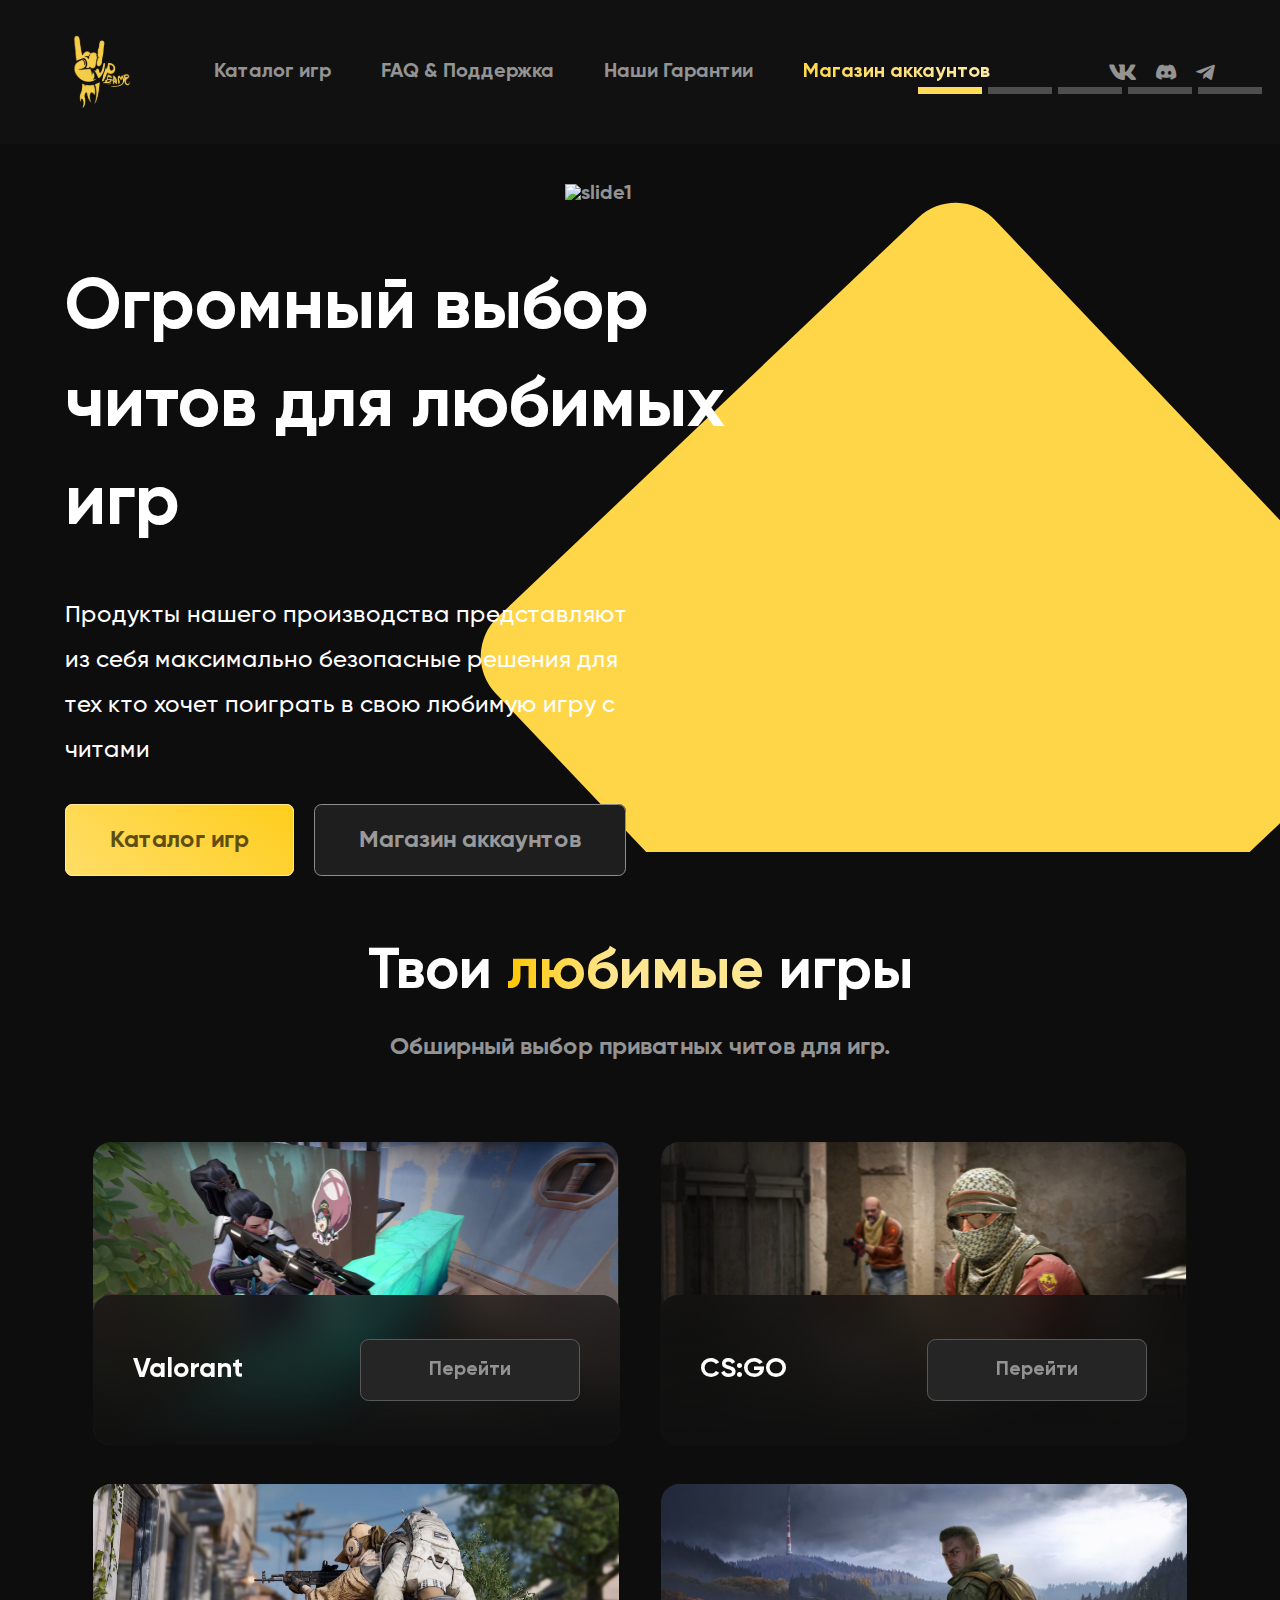
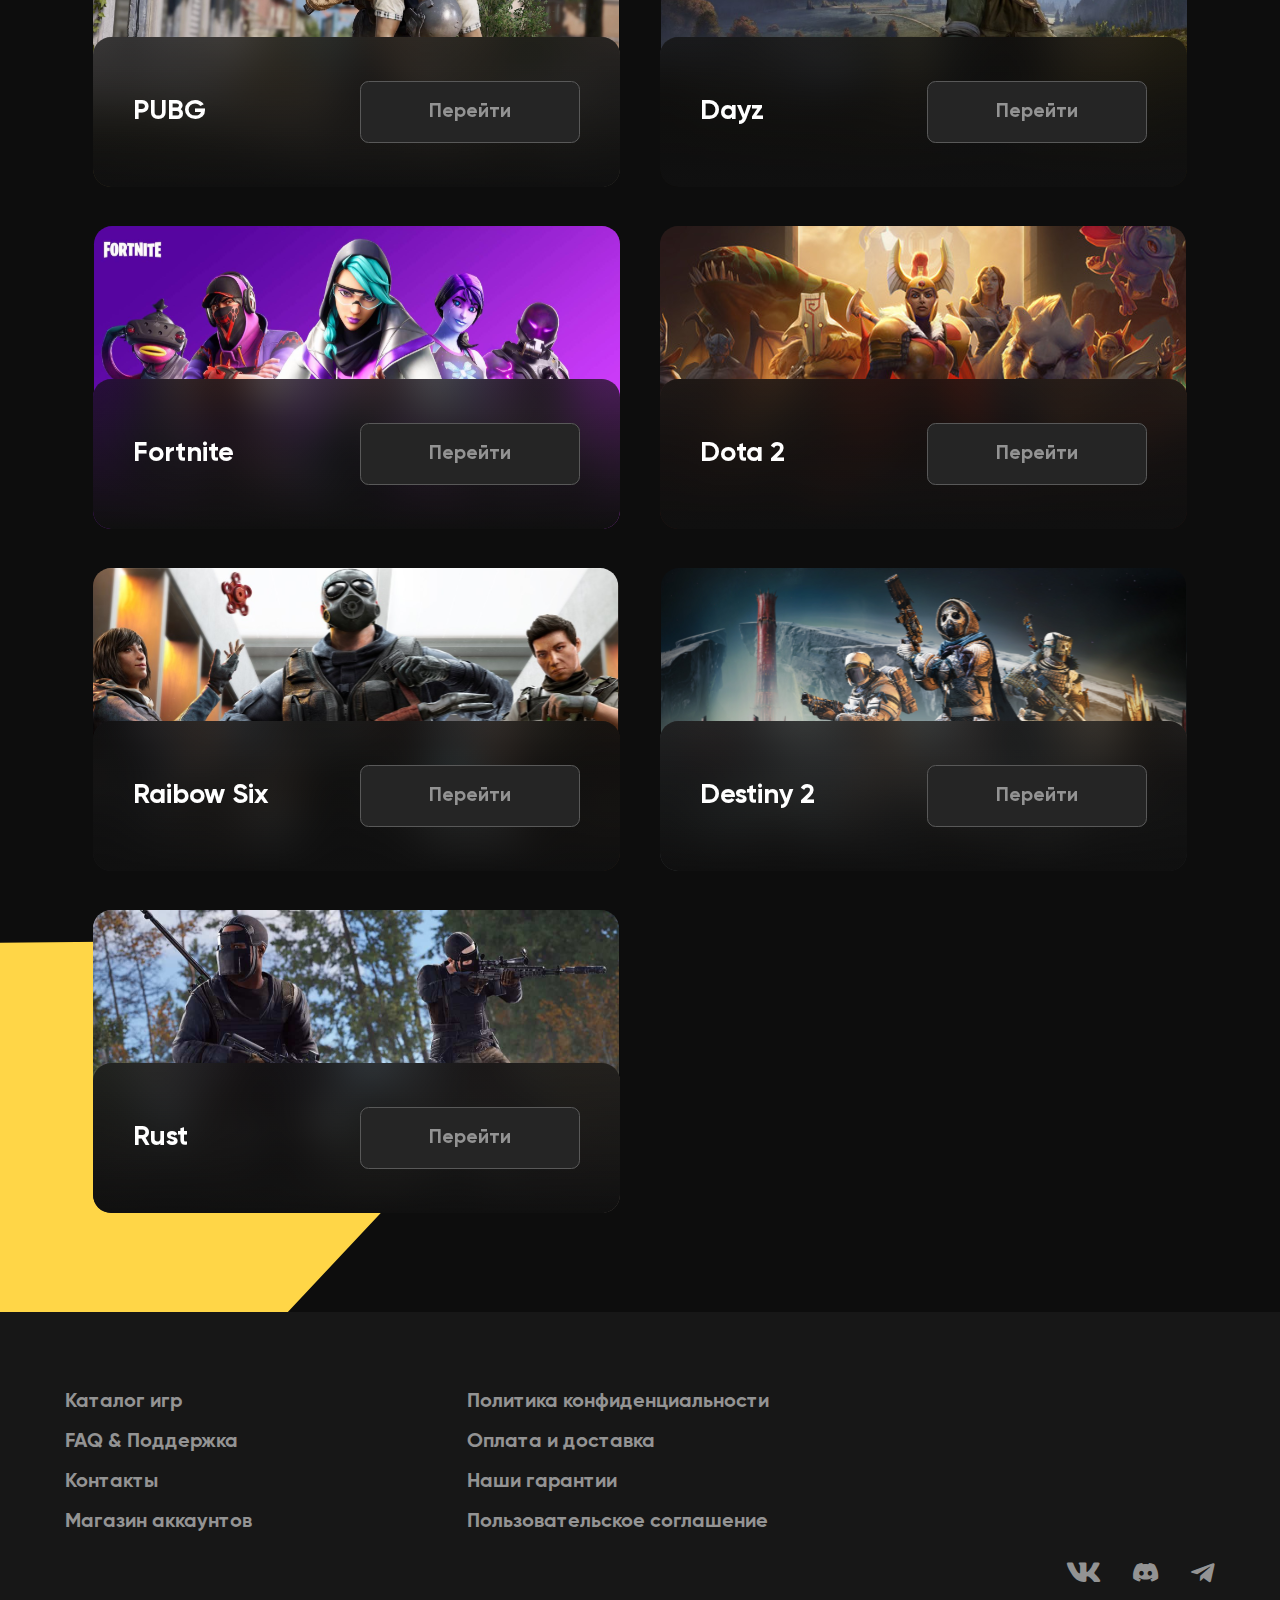
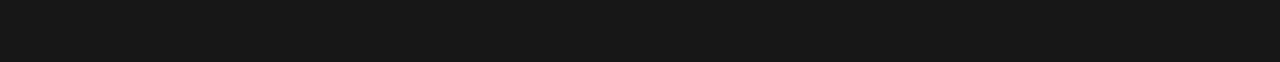
==== commit ce5587ad: "Add files via upload" ====
--- a/index.html
+++ b/index.html
@@ -6,7 +6,7 @@
 	<meta charset="UTF-8">
 	<meta name="format-detection" content="telephone=no">
 	<!-- <style>body{opacity: 0;}</style> -->
-	<link rel="stylesheet" href="css/style.min.css?_v=20220925224352">
+	<link rel="stylesheet" href="css/style.min.css?_v=20220925224706">
 	<link rel="shortcut icon" href="favicon.ico">
 	<!-- <meta name="robots" content="noindex, nofollow"> -->
 	<meta name="viewport" content="width=device-width, initial-scale=1.0">
@@ -66,19 +66,19 @@
 								<div class="top__wrapper swiper-wrapper">
 									<div class="slider-inner">
 										<div class="top__slide swiper-slide">
-											<img src="img/top/slide1.svg" alt="slide1">
-										</div>
-										<div class="top__slide swiper-slide">
-											<img src="img/top/slide1.svg" alt="slide1">
-										</div>
-										<div class="top__slide swiper-slide">
-											<img src="img/top/slide1.svg" alt="slide1">
-										</div>
-										<div class="top__slide swiper-slide">
-											<img src="img/top/slide1.svg" alt="slide1">
-										</div>
-										<div class="top__slide swiper-slide">
-											<img src="img/top/slide1.svg" alt="slide1">
+											<img src="img/top/slide1.png" alt="slide1">
+										</div>
+										<div class="top__slide swiper-slide">
+											<img src="img/top/slide1.png" alt="slide1">
+										</div>
+										<div class="top__slide swiper-slide">
+											<img src="img/top/slide1.png" alt="slide1">
+										</div>
+										<div class="top__slide swiper-slide">
+											<img src="img/top/slide1.png" alt="slide1">
+										</div>
+										<div class="top__slide swiper-slide">
+											<img src="img/top/slide1.png" alt="slide1">
 										</div>
 									</div>
 								</div>
@@ -301,7 +301,7 @@
 			</div>
 		</footer>
 	</div>
-	<script src="js/app.min.js?_v=20220925224352"></script>
+	<script src="js/app.min.js?_v=20220925224706"></script>
 </body>
 
 </html>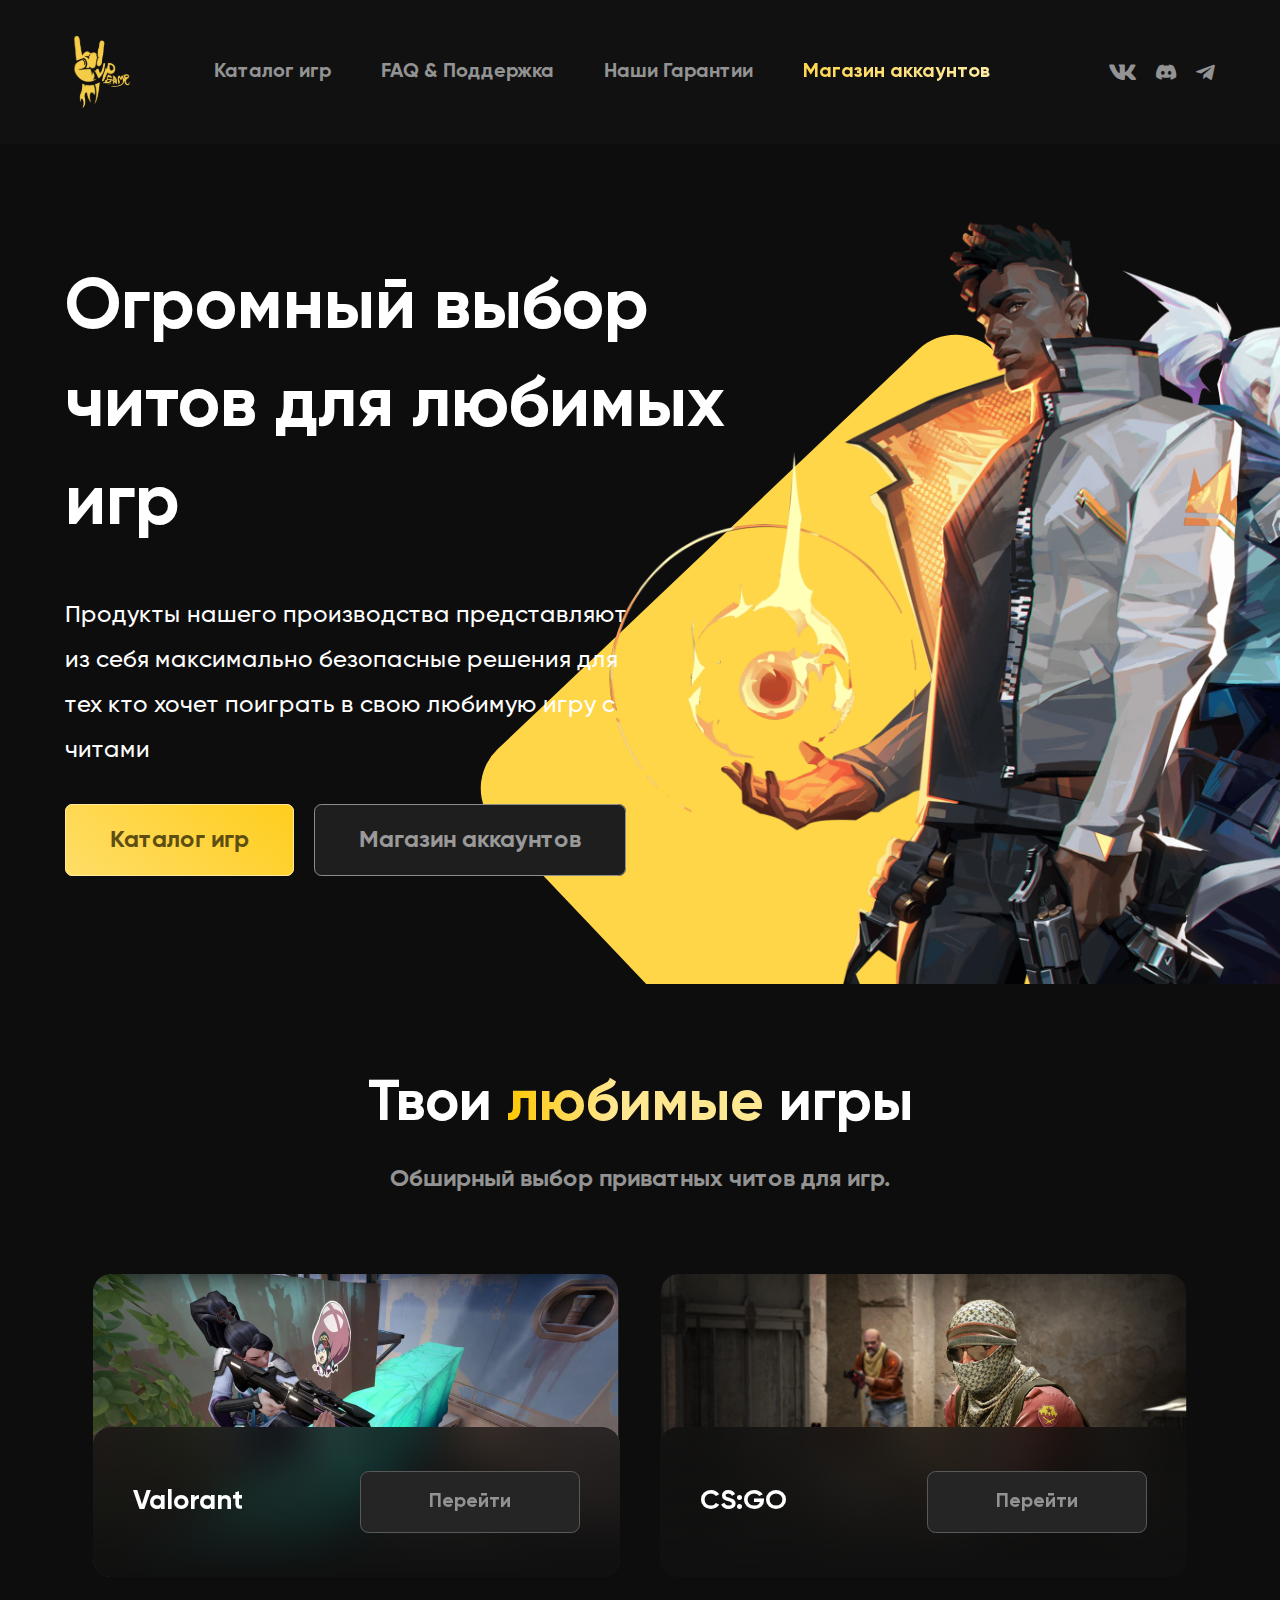
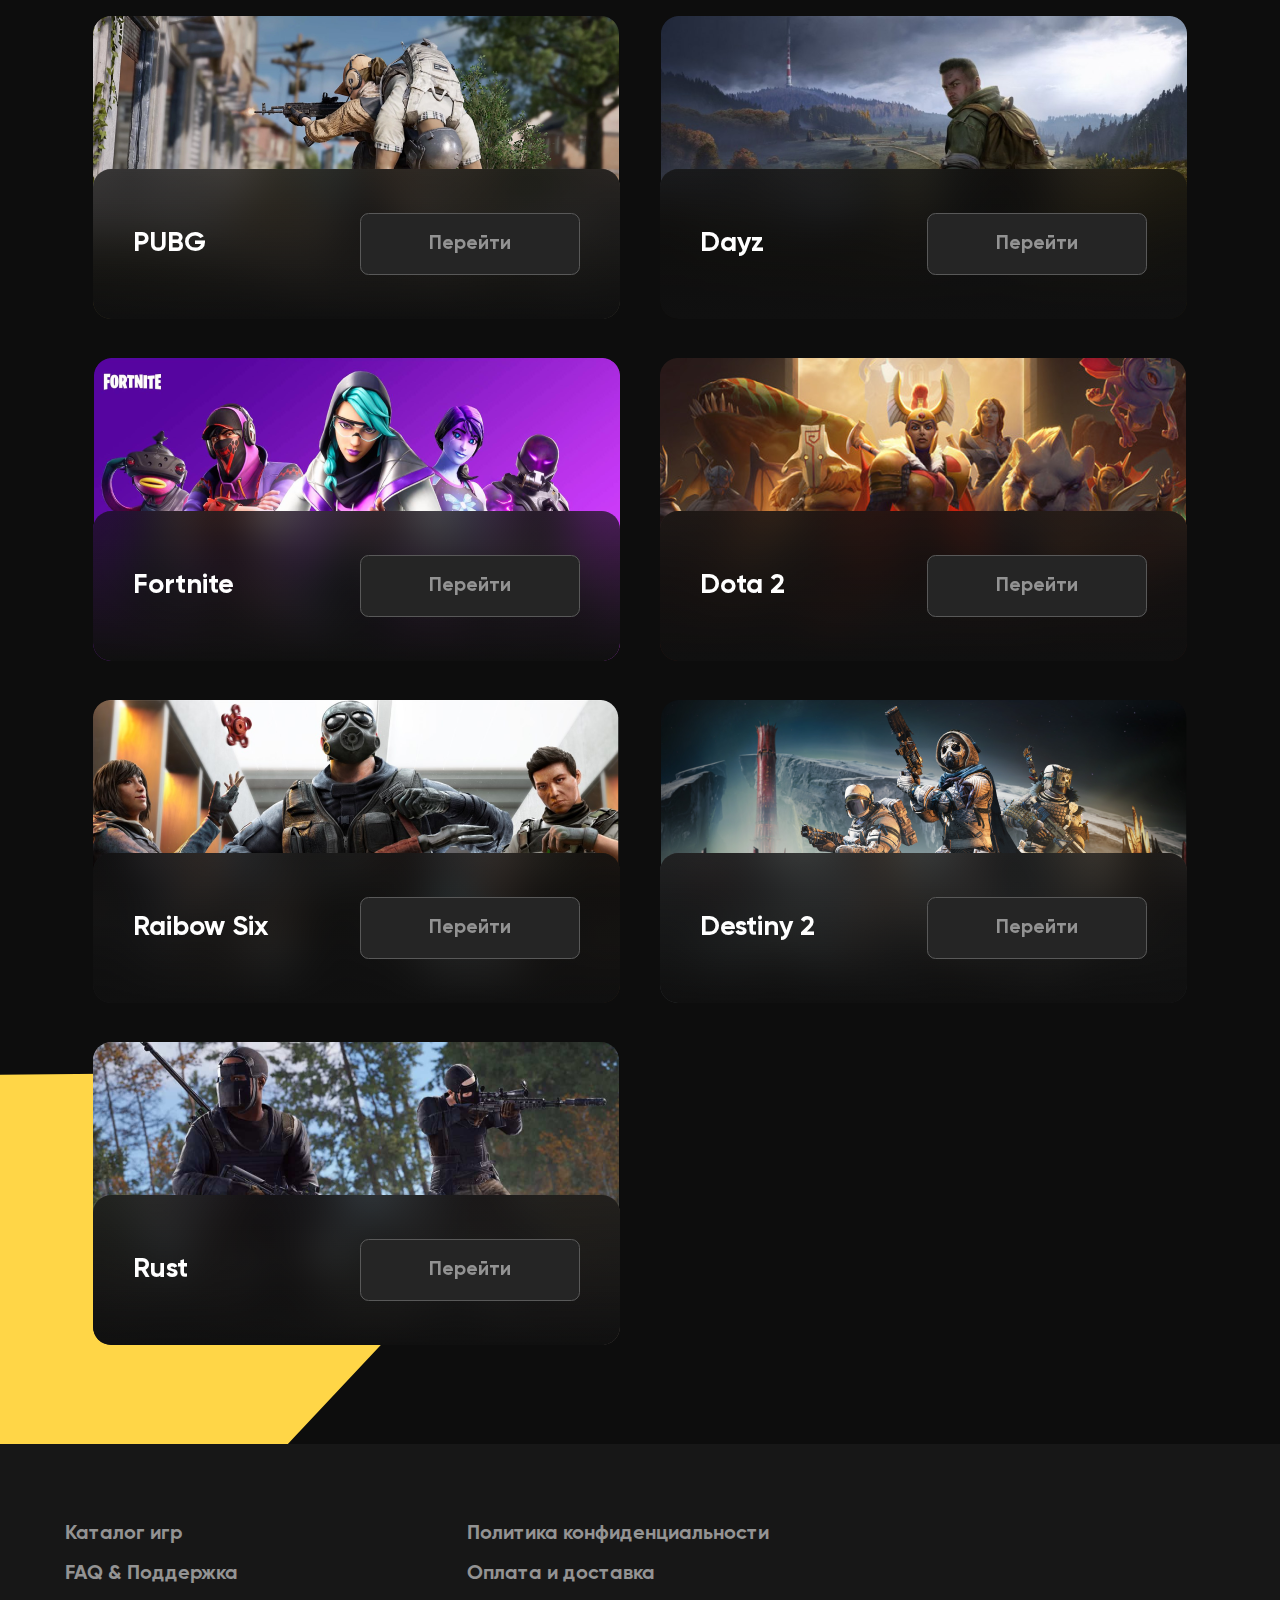
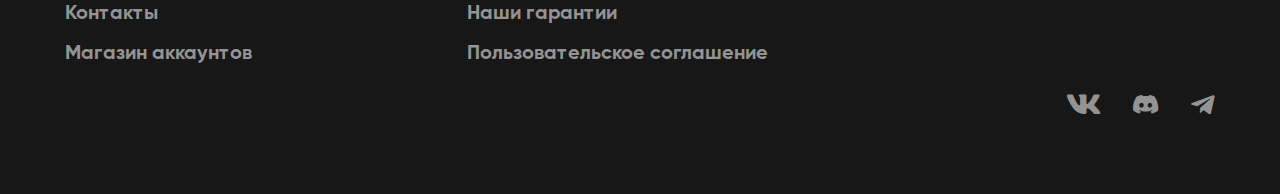
==== commit 81fda81a: "Add files via upload" ====
--- a/index.html
+++ b/index.html
@@ -6,7 +6,7 @@
 	<meta charset="UTF-8">
 	<meta name="format-detection" content="telephone=no">
 	<!-- <style>body{opacity: 0;}</style> -->
-	<link rel="stylesheet" href="css/style.min.css?_v=20220925224706">
+	<link rel="stylesheet" href="css/style.min.css?_v=20220925231425">
 	<link rel="shortcut icon" href="favicon.ico">
 	<!-- <meta name="robots" content="noindex, nofollow"> -->
 	<meta name="viewport" content="width=device-width, initial-scale=1.0">
@@ -68,18 +68,6 @@
 										<div class="top__slide swiper-slide">
 											<img src="img/top/slide1.png" alt="slide1">
 										</div>
-										<div class="top__slide swiper-slide">
-											<img src="img/top/slide1.png" alt="slide1">
-										</div>
-										<div class="top__slide swiper-slide">
-											<img src="img/top/slide1.png" alt="slide1">
-										</div>
-										<div class="top__slide swiper-slide">
-											<img src="img/top/slide1.png" alt="slide1">
-										</div>
-										<div class="top__slide swiper-slide">
-											<img src="img/top/slide1.png" alt="slide1">
-										</div>
 									</div>
 								</div>
 							</div>
@@ -106,7 +94,7 @@
 								<div class="grid-fav__item item-fav">
 									<div class="item-fav__body">
 										<div class="item-fav__img">
-											<img src="img/fav/valoriant.svg" alt="Valoriant">
+											<img src="img/fav/valoriant.png" alt="Valoriant">
 											<div class="item-fav__block">
 												<div class="block-fav__body">
 													<div class="block-fav__title">
@@ -123,7 +111,7 @@
 								<div class="grid-fav__item item-fav">
 									<div class="item-fav__body">
 										<div class="item-fav__img">
-											<img src="img/fav/csgo.svg" alt="CS:GO">
+											<img src="img/fav/csgo.png" alt="CS:GO">
 											<div class="item-fav__block">
 												<div class="block-fav__body">
 													<div class="block-fav__title">
@@ -140,7 +128,7 @@
 								<div class="grid-fav__item item-fav">
 									<div class="item-fav__body">
 										<div class="item-fav__img">
-											<img src="img/fav/pubg.svg" alt="PUBG">
+											<img src="img/fav/pubg.png" alt="PUBG">
 											<div class="item-fav__block">
 												<div class="block-fav__body">
 													<div class="block-fav__title">
@@ -157,7 +145,7 @@
 								<div class="grid-fav__item item-fav">
 									<div class="item-fav__body">
 										<div class="item-fav__img">
-											<img src="img/fav/dayz.svg" alt="Dayz">
+											<img src="img/fav/dayz.png" alt="Dayz">
 											<div class="item-fav__block">
 												<div class="block-fav__body">
 													<div class="block-fav__title">
@@ -174,7 +162,7 @@
 								<div class="grid-fav__item item-fav">
 									<div class="item-fav__body">
 										<div class="item-fav__img">
-											<img src="img/fav/fortnite.svg" alt="Fortnite">
+											<img src="img/fav/fortnite.png" alt="Fortnite">
 											<div class="item-fav__block">
 												<div class="block-fav__body">
 													<div class="block-fav__title">
@@ -191,7 +179,7 @@
 								<div class="grid-fav__item item-fav">
 									<div class="item-fav__body">
 										<div class="item-fav__img">
-											<img src="img/fav/dota2.svg" alt="Dota 2">
+											<img src="img/fav/dota2.png" alt="Dota 2">
 											<div class="item-fav__block">
 												<div class="block-fav__body">
 													<div class="block-fav__title">
@@ -208,7 +196,7 @@
 								<div class="grid-fav__item item-fav">
 									<div class="item-fav__body">
 										<div class="item-fav__img">
-											<img src="img/fav/raibowsix.svg" alt="Raibow Six">
+											<img src="img/fav/raibowsix.png" alt="Raibow Six">
 											<div class="item-fav__block">
 												<div class="block-fav__body">
 													<div class="block-fav__title">
@@ -225,7 +213,7 @@
 								<div class="grid-fav__item item-fav">
 									<div class="item-fav__body">
 										<div class="item-fav__img">
-											<img src="img/fav/destiny2.svg" alt="Destiny 2">
+											<img src="img/fav/destiny2.png" alt="Destiny 2">
 											<div class="item-fav__block">
 												<div class="block-fav__body">
 													<div class="block-fav__title">
@@ -301,7 +289,7 @@
 			</div>
 		</footer>
 	</div>
-	<script src="js/app.min.js?_v=20220925224706"></script>
+	<script src="js/app.min.js?_v=20220925231425"></script>
 </body>
 
 </html>--- a/css/style.min.css
+++ b/css/style.min.css
@@ -1 +1 @@
-@charset "UTF-8";@font-face{font-family:Gilroy;font-display:swap;src:url(../fonts/Gilroy-Medium.woff2) format("woff2"),url(../fonts/Gilroy-Medium.woff) format("woff");font-weight:500;font-style:normal}@font-face{font-family:Gilroy;font-display:swap;src:url(../fonts/Gilroy-Bold.woff2) format("woff2"),url(../fonts/Gilroy-Bold.woff) format("woff");font-weight:700;font-style:normal}@font-face{font-family:icons;font-display:swap;src:url(../fonts/icons.woff2) format("woff2"),url(../fonts/icons.woff) format("woff");font-weight:400;font-style:normal}[class*=icon-]:before{font-family:icons;font-style:normal;font-weight:400;font-variant:normal;text-transform:none;line-height:1;-webkit-font-smoothing:antialiased;-moz-osx-font-smoothing:grayscale}[class*=icon-]:before{display:block}.icon-search:before{content:"\e903"}.icon-vk:before{content:"\e900"}.icon-discord:before{content:"\e901"}.icon-telegram:before{content:"\e902"}*{padding:0;margin:0;border:0}*,:after,:before{-webkit-box-sizing:border-box;box-sizing:border-box}body,html{height:100%;min-width:320px}body{color:#939393;line-height:1;font-family:Gilroy;font-size:1.25rem;-ms-text-size-adjust:100%;-moz-text-size-adjust:100%;-webkit-text-size-adjust:100%;-webkit-font-smoothing:antialiased;-moz-osx-font-smoothing:grayscale}button,input,textarea{font-family:Gilroy;font-size:inherit}button{cursor:pointer;color:inherit;background-color:inherit}a{color:inherit}a:link,a:visited{text-decoration:none}a:hover{text-decoration:none}ul li{list-style:none}img{vertical-align:top}h1,h2,h3,h4,h5,h6{font-weight:inherit;font-size:inherit}body{background:#0d0d0d;font-weight:700}.lock body{overflow:hidden;-ms-touch-action:none;touch-action:none;-ms-scroll-chaining:none;overscroll-behavior:none}.wrapper{min-height:100%;display:-webkit-box;display:-ms-flexbox;display:flex;-webkit-box-orient:vertical;-webkit-box-direction:normal;-ms-flex-direction:column;flex-direction:column}.wrapper>main{-webkit-box-flex:1;-ms-flex:1 1 auto;flex:1 1 auto}.wrapper>*{min-width:0}[class*=__container]{margin:0 auto;max-width:103.75rem;-webkit-box-sizing:content-box;box-sizing:content-box}[class*=-ibg]{position:relative}[class*=-ibg] img{position:absolute;width:100%;height:100%;top:0;left:0;-o-object-fit:cover;object-fit:cover}[class*=-ibg_contain] img{-o-object-fit:contain;object-fit:contain}.gold{background:-o-linear-gradient(.23deg,#ffd646 -8.23%,#ffeaa0 95.87%);background:linear-gradient(89.77deg,#ffd646 -8.23%,#ffeaa0 95.87%);-webkit-background-clip:text;-webkit-text-fill-color:transparent;background-clip:text;-webkit-transition:all .5s cubic-bezier(.2,.17,0,.74) 0s;-o-transition:all .5s cubic-bezier(.2,.17,0,.74) 0s;transition:all .5s cubic-bezier(.2,.17,0,.74) 0s;will-change:contents}.gold:hover{-webkit-filter:contrast(1.2);filter:contrast(1.2)}.yellow-btn{background:-o-linear-gradient(50.03deg,#ffe073 -14.96%,#ffc700 137.97%);background:linear-gradient(39.97deg,#ffe073 -14.96%,#ffc700 137.97%);border:1.50217px solid #ffe99d;border-radius:7.51087px;color:#5f4e11;padding:1.4375rem 2.75rem;-webkit-transition:all .5s cubic-bezier(.2,.17,0,.74) 0s;-o-transition:all .5s cubic-bezier(.2,.17,0,.74) 0s;transition:all .5s cubic-bezier(.2,.17,0,.74) 0s}.yellow-btn:hover{-webkit-filter:contrast(1.2);filter:contrast(1.2)}.gray-btn{padding:1.4375rem 2.75rem;background:#1e1e1e;border:.751087px solid #8e8e8e;border-radius:7.51087px;color:#999;-webkit-transition:all .5s cubic-bezier(.2,.17,0,.74) 0s;-o-transition:all .5s cubic-bezier(.2,.17,0,.74) 0s;transition:all .5s cubic-bezier(.2,.17,0,.74) 0s}.gray-btn:hover{-webkit-filter:contrast(.8);filter:contrast(.8)}.gold-label{background:-webkit-gradient(linear,left top,right top,from(#ffc700),color-stop(41.69%,#ffe791));background:-o-linear-gradient(left,#ffc700 0,#ffe791 41.69%);background:linear-gradient(90deg,#ffc700 0,#ffe791 41.69%);-webkit-background-clip:text;-webkit-text-fill-color:transparent;background-clip:text}.sidebar{position:sticky;position:-webkit-sticky;top:50px;-ms-flex-item-align:start;align-self:flex-start}.sidebar__body{position:relative;padding:4.0625rem 5.5rem;border-radius:22.754px;z-index:3;max-width:659px}.sidebar__background{position:absolute;top:0;left:0;width:100%;height:100%;background:-webkit-gradient(linear,left bottom,left top,color-stop(.02%,#101010),color-stop(306.61%,rgba(16,16,16,.07)));background:-o-linear-gradient(bottom,#101010 .02%,rgba(16,16,16,.07) 306.61%);background:linear-gradient(0deg,#101010 .02%,rgba(16,16,16,.07) 306.61%);-webkit-backdrop-filter:blur(26.5464px);backdrop-filter:blur(26.5464px);border-radius:22.754px;z-index:-1}.sidebar__title{margin-bottom:2.5rem}.sidebar__title h3{width:-webkit-min-content;width:-moz-min-content;width:min-content;font-size:3.125rem;color:#fff}.sidebar__choise{width:471px;font-size:1.5625rem;color:#fff;margin-bottom:4.25rem;max-width:-webkit-fit-content;max-width:-moz-fit-content;max-width:fit-content}.sidebar__button{margin-bottom:3.75rem}.sidebar__btn{right:0;left:0;width:100%;padding:2rem 0;display:-webkit-box;display:-ms-flexbox;display:flex;-webkit-box-pack:center;-ms-flex-pack:center;justify-content:center;text-align:center;background:-o-linear-gradient(50.03deg,#ffe073 -14.96%,#ffc700 137.97%);background:linear-gradient(39.97deg,#ffe073 -14.96%,#ffc700 137.97%);border-radius:10.8353px;-webkit-box-align:center;-ms-flex-align:center;align-items:center;color:#1f1f1f;font-size:1.625rem;-webkit-transition:all .5s cubic-bezier(.2,.17,0,.74) 0s;-o-transition:all .5s cubic-bezier(.2,.17,0,.74) 0s;transition:all .5s cubic-bezier(.2,.17,0,.74) 0s}.sidebar__btn:hover{-webkit-filter:contrast(1.2);filter:contrast(1.2)}.sidebar__agree{display:-webkit-box;display:-ms-flexbox;display:flex;font-size:1.625rem;color:#fff;-webkit-box-align:start;-ms-flex-align:start;align-items:flex-start}.sidebar__agree input{margin-right:1.375rem}.list-sidebar__body{margin-bottom:4.375rem}.list-sidebar__item:not(:last-child){margin-bottom:1.125rem}.list-sidebar-item__body{border:1.25313px solid #626262;-webkit-backdrop-filter:blur(26.5464px);backdrop-filter:blur(26.5464px);border-radius:18px;display:-webkit-box;display:-ms-flexbox;display:flex;-webkit-box-pack:justify;-ms-flex-pack:justify;justify-content:space-between;-webkit-box-align:center;-ms-flex-align:center;align-items:center;padding:2.1875rem 2rem}.list-sidebar-item__block{display:-webkit-box;display:-ms-flexbox;display:flex;-webkit-box-align:center;-ms-flex-align:center;align-items:center;color:#fff;font-size:1.5625rem}.list-sidebar-item__price{font-size:1.5625rem;color:#fff}input[type=checkbox]{visibility:hidden}.roundedOne{width:25px;height:25px;border:1px solid #fff;margin:20px auto;border-radius:50%;position:relative;margin-right:1.25rem}.roundedOne label{cursor:pointer;position:absolute;width:20px;height:20px;border-radius:50px;left:50%;top:50%;-webkit-transform:translateX(-50%) translateY(-50%);-ms-transform:translateX(-50%) translateY(-50%);transform:translateX(-50%) translateY(-50%);background-color:transparent}.roundedOne label:after{opacity:0;content:"";position:absolute;width:16px;height:16px;background:#fff;border-radius:50px;top:2px;left:2px;-webkit-box-shadow:inset 0 1px 1px #fff,0 1px 3px rgba(0,0,0,.5);box-shadow:inset 0 1px 1px #fff,0 1px 3px rgba(0,0,0,.5)}.roundedOne label:hover::after{opacity:.3}.roundedOne input[type=checkbox]:checked+label:after{opacity:1}.squaredFour{width:20px;position:relative;margin-right:1.25rem}.squaredFour label{cursor:pointer;position:absolute;width:28px;height:28px;top:0;border-radius:5px;-webkit-box-shadow:inset 0 1px 1px #fff,0 1px 3px rgba(0,0,0,.5);box-shadow:inset 0 1px 1px #fff,0 1px 3px rgba(0,0,0,.5);background:#ffdb59}.squaredFour label:after{opacity:0;content:"";position:absolute;width:18px;height:10px;background:0 0;top:7px;left:5px;border:3px solid #333;border-top:none;border-right:none;-webkit-transform:rotate(-45deg);-ms-transform:rotate(-45deg);transform:rotate(-45deg)}.squaredFour label:hover::after{opacity:.5}.squaredFour input[type=checkbox]:checked+label:after{opacity:1}.header{background:#111}.header__body{display:-webkit-box;display:-ms-flexbox;display:flex;-webkit-box-align:center;-ms-flex-align:center;align-items:center;-webkit-box-pack:justify;-ms-flex-pack:justify;justify-content:space-between;height:144px;position:relative}.header__left{display:-webkit-box;display:-ms-flexbox;display:flex;-webkit-box-align:center;-ms-flex-align:center;align-items:center}.header__logo{margin-right:4.6875rem;position:relative;z-index:5}.header__menu{position:relative}.header__social{display:-webkit-box;display:-ms-flexbox;display:flex;-webkit-box-align:center;-ms-flex-align:center;align-items:center}.header__social a:not(:last-child){margin-right:1.25rem}.header__social a{font-size:1rem;-webkit-transition:all .4s ease 0s;-o-transition:all .4s ease 0s;transition:all .4s ease 0s}.header__social a:hover{color:#fff}.menu__list{display:-webkit-box;display:-ms-flexbox;display:flex;-webkit-box-align:center;-ms-flex-align:center;align-items:center}.menu__item:not(:last-child){margin-right:3.125rem}.menu__link{-webkit-transition:all .4s ease 0s;-o-transition:all .4s ease 0s;transition:all .4s ease 0s}.menu__link:hover{color:#fff}.icon-menu{display:none}body.lock{overflow:hidden}.footer{background-color:#171717}.footer__body{display:-webkit-box;display:-ms-flexbox;display:flex;-webkit-box-pack:justify;-ms-flex-pack:justify;justify-content:space-between;padding:5rem 0;position:relative}.footer__block{display:-webkit-box;display:-ms-flexbox;display:flex}.footer__item:not(:last-child){margin-bottom:1.25rem}.footer__link{-webkit-transition:all .3s cubic-bezier(.55,.055,.675,.19) 0s;-o-transition:all .3s cubic-bezier(.55,.055,.675,.19) 0s;transition:all .3s cubic-bezier(.55,.055,.675,.19) 0s}.footer__link:hover{color:#fff}.footer__social{-ms-flex-item-align:end;align-self:flex-end;display:-webkit-box;display:-ms-flexbox;display:flex}.footer__social a:not(:last-child){margin-right:2.0625rem}.footer__social a{-webkit-transition:all .3s cubic-bezier(.55,.055,.675,.19) 0s;-o-transition:all .3s cubic-bezier(.55,.055,.675,.19) 0s;transition:all .3s cubic-bezier(.55,.055,.675,.19) 0s}.footer__social a:hover{color:#fff}.block-footer__body{display:-webkit-box;display:-ms-flexbox;display:flex}.block-footer__left-col{margin-right:13.4375rem}.footer__support{position:absolute;top:-50px;right:0}.footer__support-btn{display:-webkit-box;display:-ms-flexbox;display:flex;-webkit-box-align:center;-ms-flex-align:center;align-items:center;background:#ffcb11;border-radius:125px;padding:1.75rem 3.125rem;font-size:1.6875rem;color:#3b2f00;-webkit-transition:all .5s cubic-bezier(.2,.17,0,.74) 0s;-o-transition:all .5s cubic-bezier(.2,.17,0,.74) 0s;transition:all .5s cubic-bezier(.2,.17,0,.74) 0s}.footer__support-btn div{margin-right:1.25rem}.footer__support-btn:hover{background-color:#f3ca34}.top{position:relative}.top__body{display:-webkit-box;display:-ms-flexbox;display:flex}.top__decoration{position:absolute;bottom:0;right:0;z-index:-1;height:40.625rem;width:800px}.top__decoration img{height:100%;-o-object-fit:cover;object-fit:cover;width:100%;-o-object-position:top;object-position:top}.leftblock-top__body{position:relative;z-index:2}.leftblock-top__title{margin-top:7.1875rem;width:800px}.leftblock-top__title h1{color:#fff;font-size:4.5rem;line-height:98px}.leftblock-top__descr{margin-top:2.5rem;font-weight:500;font-size:1.5rem;color:#fff;width:621px;line-height:1.875}.leftblock-top__btns-block{margin-top:3.4375rem}.leftblock-top__btn{font-size:1.5rem}.leftblock-top__btn:first-child{margin-right:.9375rem}.rightblock-top{margin-left:-7.5rem;margin-top:2.5rem}.swiper{position:relative}.swiper-wrapper{width:1050px}.swiper-slide img{height:850px;-o-object-fit:cover;object-fit:cover;width:100%}.fav{position:relative}.fav__decoration{position:absolute;bottom:0;left:0;height:400px;width:500px;z-index:-1}.fav__decoration img{width:100%;height:100%;-o-object-fit:cover;object-fit:cover;-o-object-position:top;object-position:top}.fav__body{margin-top:4.375rem;display:-webkit-box;display:-ms-flexbox;display:flex;-webkit-box-orient:vertical;-webkit-box-direction:normal;-ms-flex-direction:column;flex-direction:column;-webkit-box-align:center;-ms-flex-align:center;align-items:center;padding-bottom:6.25rem}.fav__label h2{font-size:3.625rem;line-height:1.724137931;color:#fff;text-align:center}.fav__descr{font-size:1.5rem;line-height:2.0833333333;margin-bottom:4.375rem;text-align:center}.grid-fav__body{display:-ms-grid;display:grid;-ms-grid-columns:1fr 1fr 1fr;grid-template-columns:1fr 1fr 1fr;gap:40px}.item-fav__body{border-radius:18.1577px;width:100%}.item-fav__img{position:relative}.item-fav__img img{max-width:100%;max-height:100%;-o-object-fit:cover;object-fit:cover;-o-object-position:center;object-position:center}.item-fav__block{position:absolute;bottom:-1px;left:0;right:0;width:100%;background:-webkit-gradient(linear,left bottom,left top,color-stop(.02%,#101010),color-stop(306.61%,rgba(16,16,16,.07)));background:-o-linear-gradient(bottom,#101010 .02%,rgba(16,16,16,.07) 306.61%);background:linear-gradient(0deg,#101010 .02%,rgba(16,16,16,.07) 306.61%);-webkit-backdrop-filter:blur(21.184px);backdrop-filter:blur(21.184px);border-radius:18.1577px;padding:0 2.5rem}.block-fav__body{height:9.375rem;display:-webkit-box;display:-ms-flexbox;display:flex;-webkit-box-pack:justify;-ms-flex-pack:justify;justify-content:space-between;-webkit-box-align:center;-ms-flex-align:center;align-items:center}.block-fav__title h3{font-size:1.725rem;line-height:2.2222222222;color:#fff}.block-fav__btn{padding:1.25rem 4.25rem;background:#252525;border:1.29886px solid #595959;border-radius:8.64654px;-webkit-transition:all .5s cubic-bezier(.2,.17,0,.74) 0s;-o-transition:all .5s cubic-bezier(.2,.17,0,.74) 0s;transition:all .5s cubic-bezier(.2,.17,0,.74) 0s}.block-fav__btn:hover{background:#ffc700;border:1.29886px solid #ffe99d;color:#5f4e11}.catalog__body{display:-webkit-box;display:-ms-flexbox;display:flex;-webkit-box-orient:vertical;-webkit-box-direction:normal;-ms-flex-direction:column;flex-direction:column;-webkit-box-align:center;-ms-flex-align:center;align-items:center;margin-top:6.25rem;margin-bottom:8.75rem}.catalog__title h1{font-size:3.625rem;line-height:1.724137931;color:#fff}.catalog__descr{font-size:1.5rem;line-height:1.6666666667;font-weight:500;max-width:579px;text-align:center;margin-bottom:7.1875rem}.catalog__search-block{margin-bottom:7.1875rem;width:100%;position:relative}.catalog__search-block::before{content:"";position:absolute;top:50%;left:133px;-webkit-transform:translateY(-50%);-ms-transform:translateY(-50%);transform:translateY(-50%);width:.125rem;height:4.125rem;background-color:#3f3f3f;z-index:2;color:#fff}.catalog__search-input{height:8.75rem;width:100%;background:#1a1a1a;border-radius:25px;padding-left:10.125rem;outline:1px solid #1a1a1a;color:#fff;font-size:1.5rem}.catalog__search-input::-webkit-input-placeholder{color:#3f3f3f;font-size:1.5rem}.catalog__search-input::-moz-placeholder{color:#3f3f3f;font-size:1.5rem}.catalog__search-input:-ms-input-placeholder{color:#3f3f3f;font-size:1.5rem}.catalog__search-input::-ms-input-placeholder{color:#3f3f3f;font-size:1.5rem}.catalog__search-input::placeholder{color:#3f3f3f;font-size:1.5rem}.catalog .icon-search{color:#3f3f3f;font-size:2.5rem;position:absolute;top:50%;left:57px;-webkit-transform:translateY(-50%);-ms-transform:translateY(-50%);transform:translateY(-50%);-webkit-transition:all .5s cubic-bezier(.2,.17,0,.74) 0s;-o-transition:all .5s cubic-bezier(.2,.17,0,.74) 0s;transition:all .5s cubic-bezier(.2,.17,0,.74) 0s}.catalog .icon-search:hover{color:#fff}.catalog-items__body{display:-webkit-box;display:-ms-flexbox;display:flex;-webkit-box-orient:vertical;-webkit-box-direction:normal;-ms-flex-direction:column;flex-direction:column;-webkit-box-align:center;-ms-flex-align:center;align-items:center;margin-top:6.5rem;margin-bottom:8.125rem}.catalog-items__title{margin-bottom:2.1875rem}.catalog-items__title h1{font-size:3.625rem}.catalog-items__descr{max-width:1267px;text-align:center;margin-bottom:6.25rem;font-weight:500;font-size:1.5rem}.grid-catalog-items__body{display:-ms-grid;display:grid;-ms-grid-columns:1fr 1fr 1fr;grid-template-columns:1fr 1fr 1fr;gap:40px}.item-catalog-items__body{position:relative;border-radius:18px}.item-catalog-items__body img{width:100%;height:100%;-o-object-fit:cover;object-fit:cover;-o-object-position:center;object-position:center}.item-catalog-items__block{position:absolute;bottom:-1px;left:0;right:0}.block-catalog-items__body{height:9.375rem;background:-webkit-gradient(linear,left bottom,left top,color-stop(.02%,#101010),color-stop(306.61%,rgba(16,16,16,.07)));background:-o-linear-gradient(bottom,#101010 .02%,rgba(16,16,16,.07) 306.61%);background:linear-gradient(0deg,#101010 .02%,rgba(16,16,16,.07) 306.61%);-webkit-backdrop-filter:blur(21.184px);backdrop-filter:blur(21.184px);border-radius:18px;display:-webkit-box;display:-ms-flexbox;display:flex;-webkit-box-align:center;-ms-flex-align:center;align-items:center;-webkit-box-pack:justify;-ms-flex-pack:justify;justify-content:space-between;padding:2.5rem 1.25rem}.block-catalog-items__label{color:#fff;font-size:1.6875rem}.block-catalog-items__btn-block{display:-webkit-box;display:-ms-flexbox;display:flex;-webkit-box-align:center;-ms-flex-align:center;align-items:center}.block-catalog-items__price{margin-right:1.4375rem;color:#fff;font-size:1.6875rem}.block-catalog-items__btn{background:-o-linear-gradient(50.03deg,#ffe073 -14.96%,#ffc700 137.97%);background:linear-gradient(39.97deg,#ffe073 -14.96%,#ffc700 137.97%);border:1.2px solid #ffe99d;border-radius:8px;padding:1.25rem 2.0625rem;color:#5f4e11;-webkit-transition:all .5s cubic-bezier(.2,.17,0,.74) 0s;-o-transition:all .5s cubic-bezier(.2,.17,0,.74) 0s;transition:all .5s cubic-bezier(.2,.17,0,.74) 0s}.block-catalog-items__btn:hover{-webkit-filter:contrast(1.2);filter:contrast(1.2)}.single-cheat__body{margin-top:10.75rem;margin-bottom:6.25rem}.single-cheat__wrapper{display:-webkit-box;display:-ms-flexbox;display:flex;-webkit-box-pack:justify;-ms-flex-pack:justify;justify-content:space-between}.single-cheat__descr{font-size:1.5625rem;max-width:885px;color:#6d6d6d;margin-bottom:6.25rem}.single-cheat__block{width:-webkit-fit-content;width:-moz-fit-content;width:fit-content;padding-right:6.25rem;border-right:1px solid #6f6f6f}.single-cheat__label{margin-bottom:2.5rem}.single-cheat__label h2{font-size:3.625rem;color:#fff}.single-cheat__btn-more{margin-bottom:10rem}.single-cheat__btn{background:#282828;border-radius:10px;color:#818181;-webkit-transition:all .5s cubic-bezier(.2,.17,0,.74) 0s;-o-transition:all .5s cubic-bezier(.2,.17,0,.74) 0s;transition:all .5s cubic-bezier(.2,.17,0,.74) 0s;padding:2.5rem 0;width:100%;display:-webkit-box;display:-ms-flexbox;display:flex;-webkit-box-pack:center;-ms-flex-pack:center;justify-content:center;-webkit-box-align:center;-ms-flex-align:center;align-items:center}.single-cheat__btn:hover{-webkit-filter:contrast(.8);filter:contrast(.8)}.title-block-single-cheat__body{display:-webkit-box;display:-ms-flexbox;display:flex;-webkit-box-align:center;-ms-flex-align:center;align-items:center;margin-bottom:2.1875rem}.title-block-single-cheat__title{margin-right:2.1875rem}.title-block-single-cheat__title h1{font-size:3.625rem;color:#fff}.title-block-single-cheat__rate{display:-webkit-box;display:-ms-flexbox;display:flex;-webkit-box-align:center;-ms-flex-align:center;align-items:center;margin-right:1.25rem}.title-block-single-cheat__rate p{position:relative;bottom:-2px;margin-right:.25rem}.title-block-single-cheat__comm{display:-webkit-box;display:-ms-flexbox;display:flex;-webkit-box-align:center;-ms-flex-align:center;align-items:center;color:#fff}.title-block-single-cheat__comm p{position:relative;bottom:-2px;margin-right:.25rem}.images-single-cheat__body{display:-ms-grid;display:grid;-ms-grid-columns:1fr 1fr 1fr;grid-template-columns:1fr 1fr 1fr;justify-items:start;gap:20px;margin-bottom:5.625rem}.images-single-cheat__img{border-radius:15px}.images-single-cheat__img img{width:100%;height:100%;-o-object-fit:cover;object-fit:cover;-o-object-position:center;object-position:center}.func-single-cheat__list{margin-bottom:5.625rem}.func-single-cheat__item{padding-left:2rem;position:relative;color:#fff}.func-single-cheat__item::before{content:"";position:absolute;top:50%;left:0;-webkit-transform:translateY(-50%);-ms-transform:translateY(-50%);transform:translateY(-50%);width:19px;height:3px;background-color:#ffd12e}.func-single-cheat__item:not(:last-child){margin-bottom:1.875rem}.system-block-single-cheat__body{padding:3.125rem 3.125rem 3.125rem 0;margin-bottom:12.5rem;border-top:1px solid #6f6f6f;border-bottom:1px solid #6f6f6f}.system-block-single-cheat__label{margin-bottom:5rem}.system-block-single-cheat__label h2{font-size:3.625rem;color:#fff}.grid-system-block-single-cheat__body{display:-ms-grid;display:grid;-ms-grid-columns:1fr 1fr;grid-template-columns:1fr 1fr;gap:50px}.item-single-cheat__label{margin-bottom:.3125rem}.item-single-cheat__label h3{font-size:1.3125rem}.item-single-cheat__block{display:-webkit-box;display:-ms-flexbox;display:flex;-webkit-box-align:center;-ms-flex-align:center;align-items:center;color:#fff;font-size:1.3125rem}.item-single-cheat__block img{margin-right:.625rem}@media (max-width:105em){[class*=__container]{max-width:71.875rem}.footer__block{margin-bottom:3.125rem}.leftblock-top__title{width:750px}.leftblock-top__descr{width:580px}.rightblock-top{margin-left:-15.625rem}.grid-fav__body{-ms-grid-columns:1fr 1fr;grid-template-columns:1fr 1fr}.grid-catalog-items__body{-ms-grid-columns:1fr 1fr;grid-template-columns:1fr 1fr}}@media (max-width:35em){.block-fav__body{height:6.25rem}}@media (max-width:74.99875em){[class*=__container]{max-width:60.625rem}.sidebar__body{padding:1.875rem 2.5rem;max-width:400px}.sidebar__title h3{font-size:2.5rem}.sidebar__choise{font-size:1.375rem}.sidebar__btn{padding:1.5625rem 0}.list-sidebar-item__body{padding:1.25rem}.list-sidebar-item__block{font-size:1.25rem}.list-sidebar-item__price{font-size:1.25rem}.header__logo{margin-right:2.5rem}.menu__item{text-align:center}.menu__item:not(:last-child){margin-right:1.875rem}.block-footer__left-col{margin-right:7.5rem}.top__decoration{display:none}.rightblock-top{margin-left:-30rem}.swiper-slide{opacity:.4}.block-fav__body{height:100px}.catalog__search-block::before{left:105px}.catalog__search-input{height:6.25rem;padding-left:8.4375rem}.catalog .icon-search{left:30px}.catalog-items__body{margin-top:4.375rem;margin-bottom:6.25rem}.single-cheat__body{margin-top:7.5rem}}@media (max-width:61.99875em){[class*=__container]{max-width:46.875rem}.sidebar{position:static;top:0;margin-top:-6.25rem;margin-bottom:6.25rem;left:0;right:0}.sidebar__body{max-width:-webkit-max-content;max-width:-moz-max-content;max-width:max-content}.footer__body{-ms-flex-wrap:wrap;flex-wrap:wrap;-webkit-box-pack:space-evenly;-ms-flex-pack:space-evenly;justify-content:space-evenly}.footer__social a{font-size:1.75rem}.footer__support{right:50%;-webkit-transform:translateX(50%);-ms-transform:translateX(50%);transform:translateX(50%)}.top__body{-webkit-box-orient:vertical;-webkit-box-direction:normal;-ms-flex-direction:column;flex-direction:column;-webkit-box-align:center;-ms-flex-align:center;align-items:center}.leftblock-top__body{display:-webkit-box;display:-ms-flexbox;display:flex;-webkit-box-orient:vertical;-webkit-box-direction:normal;-ms-flex-direction:column;flex-direction:column;-webkit-box-align:center;-ms-flex-align:center;align-items:center}.leftblock-top__title{width:100%;text-align:center;margin-top:3.125rem}.leftblock-top__descr{width:100%;text-align:center}.rightblock-top{margin-left:0;margin-top:-31.25rem}.grid-fav__body{-ms-grid-columns:1fr;grid-template-columns:1fr}.catalog__body{margin-top:4.375rem;margin-bottom:6.25rem}.catalog__descr{margin-bottom:4.375rem}.catalog__search-block{margin-bottom:4.375rem}.catalog-items__body{margin-top:3.125rem}.block-catalog-items__body{height:6.25rem;padding:1.25rem .9375rem;border-radius:14px}.block-catalog-items__label{font-size:1.4375rem}.block-catalog-items__price{font-size:1.5625rem}.block-catalog-items__btn{padding:.625rem 1.25rem}.single-cheat__body{margin-bottom:3.125rem}.single-cheat__wrapper{-webkit-box-orient:vertical;-webkit-box-direction:normal;-ms-flex-direction:column;flex-direction:column}}@media (max-width:47.99875em){[class*=__container]{max-width:none;padding:0 .625rem}.sidebar{margin-top:-9.375rem;margin-right:.625rem}.header__social a{font-size:1.5625rem}.header__social a:not(:last-child){margin-right:2.1875rem}.menu__body{position:absolute;top:-60px;left:-140px;width:110vw;height:110vh;background-color:#111;-webkit-transform:translateX(-100%);-ms-transform:translateX(-100%);transform:translateX(-100%);-webkit-transition:all .5s ease 0s;-o-transition:all .5s ease 0s;transition:all .5s ease 0s;z-index:4}.menu__body.open{-webkit-transform:translateX(0);-ms-transform:translateX(0);transform:translateX(0)}.menu__list{-ms-flex-pack:distribute;justify-content:space-around;-webkit-box-orient:vertical;-webkit-box-direction:normal;-ms-flex-direction:column;flex-direction:column;min-height:100%}.menu__item:not(:last-child){margin-right:0}.menu__link{font-size:1.625rem}.icon-menu{display:block;position:relative;width:1.875rem;height:1.125rem;cursor:pointer;z-index:5}.icon-menu span,.icon-menu::after,.icon-menu::before{content:"";-webkit-transition:all .3s ease 0s;-o-transition:all .3s ease 0s;transition:all .3s ease 0s;right:0;position:absolute;width:100%;height:.125rem;background-color:#ffd646}.icon-menu::before{top:0}.icon-menu::after{bottom:0}.icon-menu span{top:calc(50% - .0625rem)}.icon-menu.open span{width:0}.icon-menu.open::before{top:calc(50% - .0625rem);-webkit-transform:rotate(-45deg);-ms-transform:rotate(-45deg);transform:rotate(-45deg)}.icon-menu.open::after{bottom:calc(50% - .0625rem);-webkit-transform:rotate(45deg);-ms-transform:rotate(45deg);transform:rotate(45deg)}.leftblock-top__title h1{font-size:3.75rem}.fav__decoration{height:18.75rem;width:25rem}.catalog__body{margin-top:2.5rem}.catalog__descr{margin-bottom:3.125rem}.catalog__search-block{margin-bottom:3.125rem}.catalog-items__descr{font-size:1.25rem}.grid-catalog-items__body{-ms-grid-columns:1fr;grid-template-columns:1fr}.single-cheat__body{margin-top:4.375rem}.single-cheat__block{padding-right:0}}@media (max-width:40.375em){.footer__body{-webkit-box-orient:vertical;-webkit-box-direction:normal;-ms-flex-direction:column;flex-direction:column;-webkit-box-align:center;-ms-flex-align:center;align-items:center;-webkit-box-pack:justify;-ms-flex-pack:justify;justify-content:space-between}.footer__list{display:-webkit-box;display:-ms-flexbox;display:flex;-webkit-box-orient:vertical;-webkit-box-direction:normal;-ms-flex-direction:column;flex-direction:column;-webkit-box-align:center;-ms-flex-align:center;align-items:center}.footer__item{text-align:center}.footer__item:not(:last-child){margin-bottom:2.1875rem}.footer__social{-ms-flex-item-align:center;-ms-grid-row-align:center;align-self:center}.block-footer__body{-webkit-box-orient:vertical;-webkit-box-direction:reverse;-ms-flex-direction:column-reverse;flex-direction:column-reverse;-webkit-box-align:center;-ms-flex-align:center;align-items:center;max-width:250px}.block-footer__left-col{margin-right:0}.block-footer__right-col{margin-bottom:3.125rem}}@media (max-width:36.25em){.leftblock-top__title h1{font-size:2.8125rem;line-height:1.3333333333}.leftblock-top__btns-block{display:-webkit-box;display:-ms-flexbox;display:flex;-webkit-box-orient:vertical;-webkit-box-direction:normal;-ms-flex-direction:column;flex-direction:column;-webkit-box-align:center;-ms-flex-align:center;align-items:center}.leftblock-top__btn:first-child{margin-right:0;margin-bottom:1.875rem}.rightblock-top{margin-top:-37.5rem}.swiper-wrapper{width:600px}}@media (max-width:34.375em){.fav__body{margin-top:3.125rem;padding-bottom:3.125rem}.fav__label h2{font-size:2.8125rem;line-height:1.1111111111}}@media (max-width:29.99875em){.sidebar__agree{font-size:1.125rem}.item-fav__block{padding:0 .625rem}.item-fav__block{padding:0 1.25rem;border-radius:18.1577px 18.1577px 8px 8px}.block-fav__body{height:3.125rem}.block-fav__btn{padding:.625rem 1.25rem}.catalog__title h1{font-size:2.8125rem}.catalog__descr{font-size:1.25rem}.catalog__search-block::before{height:2.5rem;left:80px}.catalog__search-input{height:4.375rem;padding-left:6.25rem}.catalog .icon-search{font-size:1.875rem}.catalog-items__descr{font-size:1.125rem;margin-bottom:4.375rem}.single-cheat__body{margin-top:3.125rem}}@media (max-width:25.625em){.block-fav__btn{padding:1.25rem 2.5rem}}+@charset "UTF-8";@font-face{font-family:Gilroy;font-display:swap;src:url(../fonts/Gilroy-Medium.woff2) format("woff2"),url(../fonts/Gilroy-Medium.woff) format("woff");font-weight:500;font-style:normal}@font-face{font-family:Gilroy;font-display:swap;src:url(../fonts/Gilroy-Bold.woff2) format("woff2"),url(../fonts/Gilroy-Bold.woff) format("woff");font-weight:700;font-style:normal}@font-face{font-family:icons;font-display:swap;src:url(../fonts/icons.woff2) format("woff2"),url(../fonts/icons.woff) format("woff");font-weight:400;font-style:normal}[class*=icon-]:before{font-family:icons;font-style:normal;font-weight:400;font-variant:normal;text-transform:none;line-height:1;-webkit-font-smoothing:antialiased;-moz-osx-font-smoothing:grayscale}[class*=icon-]:before{display:block}.icon-search:before{content:"\e903"}.icon-vk:before{content:"\e900"}.icon-discord:before{content:"\e901"}.icon-telegram:before{content:"\e902"}*{padding:0;margin:0;border:0}*,:after,:before{-webkit-box-sizing:border-box;box-sizing:border-box}body,html{height:100%;min-width:320px}body{color:#939393;line-height:1;font-family:Gilroy;font-size:1.25rem;-ms-text-size-adjust:100%;-moz-text-size-adjust:100%;-webkit-text-size-adjust:100%;-webkit-font-smoothing:antialiased;-moz-osx-font-smoothing:grayscale}button,input,textarea{font-family:Gilroy;font-size:inherit}button{cursor:pointer;color:inherit;background-color:inherit}a{color:inherit}a:link,a:visited{text-decoration:none}a:hover{text-decoration:none}ul li{list-style:none}img{vertical-align:top}h1,h2,h3,h4,h5,h6{font-weight:inherit;font-size:inherit}body{background:#0d0d0d;font-weight:700}.lock body{overflow:hidden;-ms-touch-action:none;touch-action:none;-ms-scroll-chaining:none;overscroll-behavior:none}.wrapper{min-height:100%;display:-webkit-box;display:-ms-flexbox;display:flex;-webkit-box-orient:vertical;-webkit-box-direction:normal;-ms-flex-direction:column;flex-direction:column}.wrapper>main{-webkit-box-flex:1;-ms-flex:1 1 auto;flex:1 1 auto}.wrapper>*{min-width:0}[class*=__container]{margin:0 auto;max-width:103.75rem;-webkit-box-sizing:content-box;box-sizing:content-box}[class*=-ibg]{position:relative}[class*=-ibg] img{position:absolute;width:100%;height:100%;top:0;left:0;-o-object-fit:cover;object-fit:cover}[class*=-ibg_contain] img{-o-object-fit:contain;object-fit:contain}.gold{background:-o-linear-gradient(.23deg,#ffd646 -8.23%,#ffeaa0 95.87%);background:linear-gradient(89.77deg,#ffd646 -8.23%,#ffeaa0 95.87%);-webkit-background-clip:text;-webkit-text-fill-color:transparent;background-clip:text;-webkit-transition:all .5s cubic-bezier(.2,.17,0,.74) 0s;-o-transition:all .5s cubic-bezier(.2,.17,0,.74) 0s;transition:all .5s cubic-bezier(.2,.17,0,.74) 0s;will-change:contents}.gold:hover{-webkit-filter:contrast(1.2);filter:contrast(1.2)}.yellow-btn{background:-o-linear-gradient(50.03deg,#ffe073 -14.96%,#ffc700 137.97%);background:linear-gradient(39.97deg,#ffe073 -14.96%,#ffc700 137.97%);border:1.50217px solid #ffe99d;border-radius:7.51087px;color:#5f4e11;padding:1.4375rem 2.75rem;-webkit-transition:all .5s cubic-bezier(.2,.17,0,.74) 0s;-o-transition:all .5s cubic-bezier(.2,.17,0,.74) 0s;transition:all .5s cubic-bezier(.2,.17,0,.74) 0s}.yellow-btn:hover{-webkit-filter:contrast(1.2);filter:contrast(1.2)}.gray-btn{padding:1.4375rem 2.75rem;background:#1e1e1e;border:.751087px solid #8e8e8e;border-radius:7.51087px;color:#999;-webkit-transition:all .5s cubic-bezier(.2,.17,0,.74) 0s;-o-transition:all .5s cubic-bezier(.2,.17,0,.74) 0s;transition:all .5s cubic-bezier(.2,.17,0,.74) 0s}.gray-btn:hover{-webkit-filter:contrast(.8);filter:contrast(.8)}.gold-label{background:-webkit-gradient(linear,left top,right top,from(#ffc700),color-stop(41.69%,#ffe791));background:-o-linear-gradient(left,#ffc700 0,#ffe791 41.69%);background:linear-gradient(90deg,#ffc700 0,#ffe791 41.69%);-webkit-background-clip:text;-webkit-text-fill-color:transparent;background-clip:text}.sidebar{position:sticky;position:-webkit-sticky;top:50px;-ms-flex-item-align:start;align-self:flex-start}.sidebar__body{position:relative;padding:4.0625rem 5.5rem;border-radius:22.754px;z-index:3;max-width:659px}.sidebar__background{position:absolute;top:0;left:0;width:100%;height:100%;background:-webkit-gradient(linear,left bottom,left top,color-stop(.02%,#101010),color-stop(306.61%,rgba(16,16,16,.07)));background:-o-linear-gradient(bottom,#101010 .02%,rgba(16,16,16,.07) 306.61%);background:linear-gradient(0deg,#101010 .02%,rgba(16,16,16,.07) 306.61%);-webkit-backdrop-filter:blur(26.5464px);backdrop-filter:blur(26.5464px);border-radius:22.754px;z-index:-1}.sidebar__title{margin-bottom:2.5rem}.sidebar__title h3{width:-webkit-min-content;width:-moz-min-content;width:min-content;font-size:3.125rem;color:#fff}.sidebar__choise{width:471px;font-size:1.5625rem;color:#fff;margin-bottom:4.25rem;max-width:-webkit-fit-content;max-width:-moz-fit-content;max-width:fit-content}.sidebar__button{margin-bottom:3.75rem}.sidebar__btn{right:0;left:0;width:100%;padding:2rem 0;display:-webkit-box;display:-ms-flexbox;display:flex;-webkit-box-pack:center;-ms-flex-pack:center;justify-content:center;text-align:center;background:-o-linear-gradient(50.03deg,#ffe073 -14.96%,#ffc700 137.97%);background:linear-gradient(39.97deg,#ffe073 -14.96%,#ffc700 137.97%);border-radius:10.8353px;-webkit-box-align:center;-ms-flex-align:center;align-items:center;color:#1f1f1f;font-size:1.625rem;-webkit-transition:all .5s cubic-bezier(.2,.17,0,.74) 0s;-o-transition:all .5s cubic-bezier(.2,.17,0,.74) 0s;transition:all .5s cubic-bezier(.2,.17,0,.74) 0s}.sidebar__btn:hover{-webkit-filter:contrast(1.2);filter:contrast(1.2)}.sidebar__agree{display:-webkit-box;display:-ms-flexbox;display:flex;font-size:1.625rem;color:#fff;-webkit-box-align:start;-ms-flex-align:start;align-items:flex-start}.sidebar__agree input{margin-right:1.375rem}.list-sidebar__body{margin-bottom:4.375rem}.list-sidebar__item:not(:last-child){margin-bottom:1.125rem}.list-sidebar-item__body{border:1.25313px solid #626262;-webkit-backdrop-filter:blur(26.5464px);backdrop-filter:blur(26.5464px);border-radius:18px;display:-webkit-box;display:-ms-flexbox;display:flex;-webkit-box-pack:justify;-ms-flex-pack:justify;justify-content:space-between;-webkit-box-align:center;-ms-flex-align:center;align-items:center;padding:2.1875rem 2rem}.list-sidebar-item__block{display:-webkit-box;display:-ms-flexbox;display:flex;-webkit-box-align:center;-ms-flex-align:center;align-items:center;color:#fff;font-size:1.5625rem}.list-sidebar-item__price{font-size:1.5625rem;color:#fff}input[type=checkbox]{visibility:hidden}.roundedOne{width:25px;height:25px;border:1px solid #fff;margin:20px auto;border-radius:50%;position:relative;margin-right:1.25rem}.roundedOne label{cursor:pointer;position:absolute;width:20px;height:20px;border-radius:50px;left:50%;top:50%;-webkit-transform:translateX(-50%) translateY(-50%);-ms-transform:translateX(-50%) translateY(-50%);transform:translateX(-50%) translateY(-50%);background-color:transparent}.roundedOne label:after{opacity:0;content:"";position:absolute;width:16px;height:16px;background:#fff;border-radius:50px;top:2px;left:2px;-webkit-box-shadow:inset 0 1px 1px #fff,0 1px 3px rgba(0,0,0,.5);box-shadow:inset 0 1px 1px #fff,0 1px 3px rgba(0,0,0,.5)}.roundedOne label:hover::after{opacity:.3}.roundedOne input[type=checkbox]:checked+label:after{opacity:1}.squaredFour{width:20px;position:relative;margin-right:1.25rem}.squaredFour label{cursor:pointer;position:absolute;width:28px;height:28px;top:0;border-radius:5px;-webkit-box-shadow:inset 0 1px 1px #fff,0 1px 3px rgba(0,0,0,.5);box-shadow:inset 0 1px 1px #fff,0 1px 3px rgba(0,0,0,.5);background:#ffdb59}.squaredFour label:after{opacity:0;content:"";position:absolute;width:18px;height:10px;background:0 0;top:7px;left:5px;border:3px solid #333;border-top:none;border-right:none;-webkit-transform:rotate(-45deg);-ms-transform:rotate(-45deg);transform:rotate(-45deg)}.squaredFour label:hover::after{opacity:.5}.squaredFour input[type=checkbox]:checked+label:after{opacity:1}.header{background:#111}.header__body{display:-webkit-box;display:-ms-flexbox;display:flex;-webkit-box-align:center;-ms-flex-align:center;align-items:center;-webkit-box-pack:justify;-ms-flex-pack:justify;justify-content:space-between;height:144px;position:relative}.header__left{display:-webkit-box;display:-ms-flexbox;display:flex;-webkit-box-align:center;-ms-flex-align:center;align-items:center}.header__logo{margin-right:4.6875rem;position:relative;z-index:5}.header__menu{position:relative}.header__social{display:-webkit-box;display:-ms-flexbox;display:flex;-webkit-box-align:center;-ms-flex-align:center;align-items:center}.header__social a:not(:last-child){margin-right:1.25rem}.header__social a{font-size:1rem;-webkit-transition:all .4s ease 0s;-o-transition:all .4s ease 0s;transition:all .4s ease 0s}.header__social a:hover{color:#fff}.menu__list{display:-webkit-box;display:-ms-flexbox;display:flex;-webkit-box-align:center;-ms-flex-align:center;align-items:center}.menu__item:not(:last-child){margin-right:3.125rem}.menu__link{-webkit-transition:all .4s ease 0s;-o-transition:all .4s ease 0s;transition:all .4s ease 0s}.menu__link:hover{color:#fff}.icon-menu{display:none}body.lock{overflow:hidden}.footer{background-color:#171717}.footer__body{display:-webkit-box;display:-ms-flexbox;display:flex;-webkit-box-pack:justify;-ms-flex-pack:justify;justify-content:space-between;padding:5rem 0;position:relative}.footer__block{display:-webkit-box;display:-ms-flexbox;display:flex}.footer__item:not(:last-child){margin-bottom:1.25rem}.footer__link{-webkit-transition:all .3s cubic-bezier(.55,.055,.675,.19) 0s;-o-transition:all .3s cubic-bezier(.55,.055,.675,.19) 0s;transition:all .3s cubic-bezier(.55,.055,.675,.19) 0s}.footer__link:hover{color:#fff}.footer__social{-ms-flex-item-align:end;align-self:flex-end;display:-webkit-box;display:-ms-flexbox;display:flex}.footer__social a:not(:last-child){margin-right:2.0625rem}.footer__social a{-webkit-transition:all .3s cubic-bezier(.55,.055,.675,.19) 0s;-o-transition:all .3s cubic-bezier(.55,.055,.675,.19) 0s;transition:all .3s cubic-bezier(.55,.055,.675,.19) 0s}.footer__social a:hover{color:#fff}.block-footer__body{display:-webkit-box;display:-ms-flexbox;display:flex}.block-footer__left-col{margin-right:13.4375rem}.footer__support{position:absolute;top:-50px;right:0}.footer__support-btn{display:-webkit-box;display:-ms-flexbox;display:flex;-webkit-box-align:center;-ms-flex-align:center;align-items:center;background:#ffcb11;border-radius:125px;padding:1.75rem 3.125rem;font-size:1.6875rem;color:#3b2f00;-webkit-transition:all .5s cubic-bezier(.2,.17,0,.74) 0s;-o-transition:all .5s cubic-bezier(.2,.17,0,.74) 0s;transition:all .5s cubic-bezier(.2,.17,0,.74) 0s}.footer__support-btn div{margin-right:1.25rem}.footer__support-btn:hover{background-color:#f3ca34}.top{position:relative;overflow:hidden}.top__body{display:-webkit-box;display:-ms-flexbox;display:flex}.top__decoration{position:absolute;bottom:0;right:0;z-index:-1;height:40.625rem;width:800px}.top__decoration img{height:100%;-o-object-fit:cover;object-fit:cover;width:100%;-o-object-position:top;object-position:top}.leftblock-top__body{position:relative;z-index:2}.leftblock-top__title{margin-top:7.1875rem;width:800px}.leftblock-top__title h1{color:#fff;font-size:4.5rem;line-height:98px}.leftblock-top__descr{margin-top:2.5rem;font-weight:500;font-size:1.5rem;color:#fff;width:621px;line-height:1.875}.leftblock-top__btns-block{margin-top:3.4375rem}.leftblock-top__btn{font-size:1.5rem}.leftblock-top__btn:first-child{margin-right:.9375rem}.rightblock-top{margin-left:-7.5rem;margin-top:2.5rem}.swiper{position:relative}.swiper-wrapper{width:1050px}.swiper-slide{height:50rem}.swiper-slide img{height:100%;-o-object-fit:cover;object-fit:cover;width:100%;-o-object-position:top;object-position:top}.fav{position:relative}.fav__decoration{position:absolute;bottom:0;left:0;height:400px;width:500px;z-index:-1}.fav__decoration img{width:100%;height:100%;-o-object-fit:cover;object-fit:cover;-o-object-position:top;object-position:top}.fav__body{margin-top:4.375rem;display:-webkit-box;display:-ms-flexbox;display:flex;-webkit-box-orient:vertical;-webkit-box-direction:normal;-ms-flex-direction:column;flex-direction:column;-webkit-box-align:center;-ms-flex-align:center;align-items:center;padding-bottom:6.25rem}.fav__label h2{font-size:3.625rem;line-height:1.724137931;color:#fff;text-align:center}.fav__descr{font-size:1.5rem;line-height:2.0833333333;margin-bottom:4.375rem;text-align:center}.grid-fav__body{display:-ms-grid;display:grid;-ms-grid-columns:1fr 1fr 1fr;grid-template-columns:1fr 1fr 1fr;gap:40px}.item-fav__body{border-radius:18.1577px;width:100%}.item-fav__img{position:relative}.item-fav__img img{max-width:100%;max-height:100%;-o-object-fit:cover;object-fit:cover;-o-object-position:center;object-position:center}.item-fav__block{position:absolute;bottom:-1px;left:0;right:0;width:100%;background:-webkit-gradient(linear,left bottom,left top,color-stop(.02%,#101010),color-stop(306.61%,rgba(16,16,16,.07)));background:-o-linear-gradient(bottom,#101010 .02%,rgba(16,16,16,.07) 306.61%);background:linear-gradient(0deg,#101010 .02%,rgba(16,16,16,.07) 306.61%);-webkit-backdrop-filter:blur(21.184px);backdrop-filter:blur(21.184px);border-radius:18.1577px;padding:0 2.5rem}.block-fav__body{height:9.375rem;display:-webkit-box;display:-ms-flexbox;display:flex;-webkit-box-pack:justify;-ms-flex-pack:justify;justify-content:space-between;-webkit-box-align:center;-ms-flex-align:center;align-items:center}.block-fav__title h3{font-size:1.725rem;line-height:2.2222222222;color:#fff}.block-fav__btn{padding:1.25rem 4.25rem;background:#252525;border:1.29886px solid #595959;border-radius:8.64654px;-webkit-transition:all .5s cubic-bezier(.2,.17,0,.74) 0s;-o-transition:all .5s cubic-bezier(.2,.17,0,.74) 0s;transition:all .5s cubic-bezier(.2,.17,0,.74) 0s}.block-fav__btn:hover{background:#ffc700;border:1.29886px solid #ffe99d;color:#5f4e11}.catalog__body{display:-webkit-box;display:-ms-flexbox;display:flex;-webkit-box-orient:vertical;-webkit-box-direction:normal;-ms-flex-direction:column;flex-direction:column;-webkit-box-align:center;-ms-flex-align:center;align-items:center;margin-top:6.25rem;margin-bottom:8.75rem}.catalog__title h1{font-size:3.625rem;line-height:1.724137931;color:#fff}.catalog__descr{font-size:1.5rem;line-height:1.6666666667;font-weight:500;max-width:579px;text-align:center;margin-bottom:7.1875rem}.catalog__search-block{margin-bottom:7.1875rem;width:100%;position:relative}.catalog__search-block::before{content:"";position:absolute;top:50%;left:133px;-webkit-transform:translateY(-50%);-ms-transform:translateY(-50%);transform:translateY(-50%);width:.125rem;height:4.125rem;background-color:#3f3f3f;z-index:2;color:#fff}.catalog__search-input{height:8.75rem;width:100%;background:#1a1a1a;border-radius:25px;padding-left:10.125rem;outline:1px solid #1a1a1a;color:#fff;font-size:1.5rem}.catalog__search-input::-webkit-input-placeholder{color:#3f3f3f;font-size:1.5rem}.catalog__search-input::-moz-placeholder{color:#3f3f3f;font-size:1.5rem}.catalog__search-input:-ms-input-placeholder{color:#3f3f3f;font-size:1.5rem}.catalog__search-input::-ms-input-placeholder{color:#3f3f3f;font-size:1.5rem}.catalog__search-input::placeholder{color:#3f3f3f;font-size:1.5rem}.catalog .icon-search{color:#3f3f3f;font-size:2.5rem;position:absolute;top:50%;left:57px;-webkit-transform:translateY(-50%);-ms-transform:translateY(-50%);transform:translateY(-50%);-webkit-transition:all .5s cubic-bezier(.2,.17,0,.74) 0s;-o-transition:all .5s cubic-bezier(.2,.17,0,.74) 0s;transition:all .5s cubic-bezier(.2,.17,0,.74) 0s}.catalog .icon-search:hover{color:#fff}.catalog-items__body{display:-webkit-box;display:-ms-flexbox;display:flex;-webkit-box-orient:vertical;-webkit-box-direction:normal;-ms-flex-direction:column;flex-direction:column;-webkit-box-align:center;-ms-flex-align:center;align-items:center;margin-top:6.5rem;margin-bottom:8.125rem}.catalog-items__title{margin-bottom:2.1875rem}.catalog-items__title h1{font-size:3.625rem}.catalog-items__descr{max-width:1267px;text-align:center;margin-bottom:6.25rem;font-weight:500;font-size:1.5rem}.grid-catalog-items__body{display:-ms-grid;display:grid;-ms-grid-columns:1fr 1fr 1fr;grid-template-columns:1fr 1fr 1fr;gap:40px}.item-catalog-items__body{position:relative;border-radius:18px}.item-catalog-items__body img{width:100%;height:100%;-o-object-fit:cover;object-fit:cover;-o-object-position:center;object-position:center}.item-catalog-items__block{position:absolute;bottom:-1px;left:0;right:0}.block-catalog-items__body{height:9.375rem;background:-webkit-gradient(linear,left bottom,left top,color-stop(.02%,#101010),color-stop(306.61%,rgba(16,16,16,.07)));background:-o-linear-gradient(bottom,#101010 .02%,rgba(16,16,16,.07) 306.61%);background:linear-gradient(0deg,#101010 .02%,rgba(16,16,16,.07) 306.61%);-webkit-backdrop-filter:blur(21.184px);backdrop-filter:blur(21.184px);border-radius:18px;display:-webkit-box;display:-ms-flexbox;display:flex;-webkit-box-align:center;-ms-flex-align:center;align-items:center;-webkit-box-pack:justify;-ms-flex-pack:justify;justify-content:space-between;padding:2.5rem 1.25rem}.block-catalog-items__label{color:#fff;font-size:1.6875rem}.block-catalog-items__btn-block{display:-webkit-box;display:-ms-flexbox;display:flex;-webkit-box-align:center;-ms-flex-align:center;align-items:center}.block-catalog-items__price{margin-right:1.4375rem;color:#fff;font-size:1.6875rem}.block-catalog-items__btn{background:-o-linear-gradient(50.03deg,#ffe073 -14.96%,#ffc700 137.97%);background:linear-gradient(39.97deg,#ffe073 -14.96%,#ffc700 137.97%);border:1.2px solid #ffe99d;border-radius:8px;padding:1.25rem 2.0625rem;color:#5f4e11;-webkit-transition:all .5s cubic-bezier(.2,.17,0,.74) 0s;-o-transition:all .5s cubic-bezier(.2,.17,0,.74) 0s;transition:all .5s cubic-bezier(.2,.17,0,.74) 0s}.block-catalog-items__btn:hover{-webkit-filter:contrast(1.2);filter:contrast(1.2)}.single-cheat__body{margin-top:10.75rem;margin-bottom:6.25rem}.single-cheat__wrapper{display:-webkit-box;display:-ms-flexbox;display:flex;-webkit-box-pack:justify;-ms-flex-pack:justify;justify-content:space-between}.single-cheat__descr{font-size:1.5625rem;max-width:885px;color:#6d6d6d;margin-bottom:6.25rem}.single-cheat__block{width:-webkit-fit-content;width:-moz-fit-content;width:fit-content;padding-right:6.25rem;border-right:1px solid #6f6f6f}.single-cheat__label{margin-bottom:2.5rem}.single-cheat__label h2{font-size:3.625rem;color:#fff}.single-cheat__btn-more{margin-bottom:10rem}.single-cheat__btn{background:#282828;border-radius:10px;color:#818181;-webkit-transition:all .5s cubic-bezier(.2,.17,0,.74) 0s;-o-transition:all .5s cubic-bezier(.2,.17,0,.74) 0s;transition:all .5s cubic-bezier(.2,.17,0,.74) 0s;padding:2.5rem 0;width:100%;display:-webkit-box;display:-ms-flexbox;display:flex;-webkit-box-pack:center;-ms-flex-pack:center;justify-content:center;-webkit-box-align:center;-ms-flex-align:center;align-items:center}.single-cheat__btn:hover{-webkit-filter:contrast(.8);filter:contrast(.8)}.title-block-single-cheat__body{display:-webkit-box;display:-ms-flexbox;display:flex;-webkit-box-align:center;-ms-flex-align:center;align-items:center;margin-bottom:2.1875rem}.title-block-single-cheat__title{margin-right:2.1875rem}.title-block-single-cheat__title h1{font-size:3.625rem;color:#fff}.title-block-single-cheat__rate{display:-webkit-box;display:-ms-flexbox;display:flex;-webkit-box-align:center;-ms-flex-align:center;align-items:center;margin-right:1.25rem}.title-block-single-cheat__rate p{position:relative;bottom:-2px;margin-right:.25rem}.title-block-single-cheat__comm{display:-webkit-box;display:-ms-flexbox;display:flex;-webkit-box-align:center;-ms-flex-align:center;align-items:center;color:#fff}.title-block-single-cheat__comm p{position:relative;bottom:-2px;margin-right:.25rem}.images-single-cheat__body{display:-ms-grid;display:grid;-ms-grid-columns:1fr 1fr 1fr;grid-template-columns:1fr 1fr 1fr;justify-items:start;gap:20px;margin-bottom:5.625rem}.images-single-cheat__img{border-radius:15px}.images-single-cheat__img img{width:100%;height:100%;-o-object-fit:cover;object-fit:cover;-o-object-position:center;object-position:center}.func-single-cheat__list{margin-bottom:5.625rem}.func-single-cheat__item{padding-left:2rem;position:relative;color:#fff}.func-single-cheat__item::before{content:"";position:absolute;top:50%;left:0;-webkit-transform:translateY(-50%);-ms-transform:translateY(-50%);transform:translateY(-50%);width:19px;height:3px;background-color:#ffd12e}.func-single-cheat__item:not(:last-child){margin-bottom:1.875rem}.system-block-single-cheat__body{padding:3.125rem 3.125rem 3.125rem 0;margin-bottom:12.5rem;border-top:1px solid #6f6f6f;border-bottom:1px solid #6f6f6f}.system-block-single-cheat__label{margin-bottom:5rem}.system-block-single-cheat__label h2{font-size:3.625rem;color:#fff}.grid-system-block-single-cheat__body{display:-ms-grid;display:grid;-ms-grid-columns:1fr 1fr;grid-template-columns:1fr 1fr;gap:50px}.item-single-cheat__label{margin-bottom:.3125rem}.item-single-cheat__label h3{font-size:1.3125rem}.item-single-cheat__block{display:-webkit-box;display:-ms-flexbox;display:flex;-webkit-box-align:center;-ms-flex-align:center;align-items:center;color:#fff;font-size:1.3125rem}.item-single-cheat__block img{margin-right:.625rem}@media (max-width:105em){[class*=__container]{max-width:71.875rem}.footer__block{margin-bottom:3.125rem}.leftblock-top__title{width:750px}.leftblock-top__descr{width:580px}.rightblock-top{margin-left:-15.625rem}.grid-fav__body{-ms-grid-columns:1fr 1fr;grid-template-columns:1fr 1fr}.grid-catalog-items__body{-ms-grid-columns:1fr 1fr;grid-template-columns:1fr 1fr}}@media (max-width:35em){.block-fav__body{height:6.25rem}}@media (max-width:74.99875em){[class*=__container]{max-width:60.625rem}.sidebar__body{padding:1.875rem 2.5rem;max-width:400px}.sidebar__title h3{font-size:2.5rem}.sidebar__choise{font-size:1.375rem}.sidebar__btn{padding:1.5625rem 0}.list-sidebar-item__body{padding:1.25rem}.list-sidebar-item__block{font-size:1.25rem}.list-sidebar-item__price{font-size:1.25rem}.header__logo{margin-right:2.5rem}.menu__item{text-align:center}.menu__item:not(:last-child){margin-right:1.875rem}.block-footer__left-col{margin-right:7.5rem}.top__decoration{display:none}.rightblock-top{margin-left:-30rem}.swiper-slide{opacity:.4}.block-fav__body{height:100px}.catalog__search-block::before{left:105px}.catalog__search-input{height:6.25rem;padding-left:8.4375rem}.catalog .icon-search{left:30px}.catalog-items__body{margin-top:4.375rem;margin-bottom:6.25rem}.single-cheat__body{margin-top:7.5rem}}@media (max-width:61.99875em){[class*=__container]{max-width:46.875rem}.sidebar{position:static;top:0;margin-top:-6.25rem;margin-bottom:6.25rem;left:0;right:0}.sidebar__body{max-width:-webkit-max-content;max-width:-moz-max-content;max-width:max-content}.footer__body{-ms-flex-wrap:wrap;flex-wrap:wrap;-webkit-box-pack:space-evenly;-ms-flex-pack:space-evenly;justify-content:space-evenly}.footer__social a{font-size:1.75rem}.footer__support{right:50%;-webkit-transform:translateX(50%);-ms-transform:translateX(50%);transform:translateX(50%)}.top__body{-webkit-box-orient:vertical;-webkit-box-direction:normal;-ms-flex-direction:column;flex-direction:column;-webkit-box-align:center;-ms-flex-align:center;align-items:center}.leftblock-top__body{display:-webkit-box;display:-ms-flexbox;display:flex;-webkit-box-orient:vertical;-webkit-box-direction:normal;-ms-flex-direction:column;flex-direction:column;-webkit-box-align:center;-ms-flex-align:center;align-items:center}.leftblock-top__title{width:100%;text-align:center;margin-top:3.125rem}.leftblock-top__descr{width:100%;text-align:center}.rightblock-top{margin-left:0;margin-top:-31.25rem}.grid-fav__body{-ms-grid-columns:1fr;grid-template-columns:1fr}.catalog__body{margin-top:4.375rem;margin-bottom:6.25rem}.catalog__descr{margin-bottom:4.375rem}.catalog__search-block{margin-bottom:4.375rem}.catalog-items__body{margin-top:3.125rem}.block-catalog-items__body{height:6.25rem;padding:1.25rem .9375rem;border-radius:14px}.block-catalog-items__label{font-size:1.4375rem}.block-catalog-items__price{font-size:1.5625rem}.block-catalog-items__btn{padding:.625rem 1.25rem}.single-cheat__body{margin-bottom:3.125rem}.single-cheat__wrapper{-webkit-box-orient:vertical;-webkit-box-direction:normal;-ms-flex-direction:column;flex-direction:column}.images-single-cheat__body{-ms-grid-columns:1fr 1fr;grid-template-columns:1fr 1fr}}@media (max-width:47.99875em){[class*=__container]{max-width:none;padding:0 .625rem}.sidebar{margin-top:-9.375rem;margin-right:.625rem}.header__social a{font-size:1.5625rem}.header__social a:not(:last-child){margin-right:2.1875rem}.menu__body{position:absolute;top:-60px;left:-140px;width:110vw;height:110vh;background-color:#111;-webkit-transform:translateX(-100%);-ms-transform:translateX(-100%);transform:translateX(-100%);-webkit-transition:all .5s ease 0s;-o-transition:all .5s ease 0s;transition:all .5s ease 0s;z-index:4}.menu__body.open{-webkit-transform:translateX(0);-ms-transform:translateX(0);transform:translateX(0)}.menu__list{-ms-flex-pack:distribute;justify-content:space-around;-webkit-box-orient:vertical;-webkit-box-direction:normal;-ms-flex-direction:column;flex-direction:column;min-height:100%}.menu__item:not(:last-child){margin-right:0}.menu__link{font-size:1.625rem}.icon-menu{display:block;position:relative;width:1.875rem;height:1.125rem;cursor:pointer;z-index:5}.icon-menu span,.icon-menu::after,.icon-menu::before{content:"";-webkit-transition:all .3s ease 0s;-o-transition:all .3s ease 0s;transition:all .3s ease 0s;right:0;position:absolute;width:100%;height:.125rem;background-color:#ffd646}.icon-menu::before{top:0}.icon-menu::after{bottom:0}.icon-menu span{top:calc(50% - .0625rem)}.icon-menu.open span{width:0}.icon-menu.open::before{top:calc(50% - .0625rem);-webkit-transform:rotate(-45deg);-ms-transform:rotate(-45deg);transform:rotate(-45deg)}.icon-menu.open::after{bottom:calc(50% - .0625rem);-webkit-transform:rotate(45deg);-ms-transform:rotate(45deg);transform:rotate(45deg)}.leftblock-top__title h1{font-size:3.75rem}.fav__decoration{height:18.75rem;width:25rem}.catalog__body{margin-top:2.5rem}.catalog__descr{margin-bottom:3.125rem}.catalog__search-block{margin-bottom:3.125rem}.catalog-items__descr{font-size:1.25rem}.grid-catalog-items__body{-ms-grid-columns:1fr;grid-template-columns:1fr}.single-cheat__body{margin-top:4.375rem}.single-cheat__descr{font-size:1.25rem}.single-cheat__block{padding-right:0}.title-block-single-cheat__title h1{font-size:2.5rem}}@media (max-width:40.375em){.footer__body{-webkit-box-orient:vertical;-webkit-box-direction:normal;-ms-flex-direction:column;flex-direction:column;-webkit-box-align:center;-ms-flex-align:center;align-items:center;-webkit-box-pack:justify;-ms-flex-pack:justify;justify-content:space-between}.footer__list{display:-webkit-box;display:-ms-flexbox;display:flex;-webkit-box-orient:vertical;-webkit-box-direction:normal;-ms-flex-direction:column;flex-direction:column;-webkit-box-align:center;-ms-flex-align:center;align-items:center}.footer__item{text-align:center}.footer__item:not(:last-child){margin-bottom:2.1875rem}.footer__social{-ms-flex-item-align:center;-ms-grid-row-align:center;align-self:center}.block-footer__body{-webkit-box-orient:vertical;-webkit-box-direction:reverse;-ms-flex-direction:column-reverse;flex-direction:column-reverse;-webkit-box-align:center;-ms-flex-align:center;align-items:center;max-width:250px}.block-footer__left-col{margin-right:0}.block-footer__right-col{margin-bottom:3.125rem}}@media (max-width:36.25em){.leftblock-top__title h1{font-size:2.8125rem;line-height:1.3333333333}.leftblock-top__btns-block{display:-webkit-box;display:-ms-flexbox;display:flex;-webkit-box-orient:vertical;-webkit-box-direction:normal;-ms-flex-direction:column;flex-direction:column;-webkit-box-align:center;-ms-flex-align:center;align-items:center}.leftblock-top__btn:first-child{margin-right:0;margin-bottom:1.875rem}.rightblock-top{margin-top:-37.5rem}.swiper-wrapper{width:600px}}@media (max-width:34.375em){.fav__body{margin-top:3.125rem;padding-bottom:3.125rem}.fav__label h2{font-size:2.8125rem;line-height:1.1111111111}}@media (max-width:29.99875em){.sidebar__agree{font-size:1.125rem}.item-fav__block{padding:0 .625rem}.item-fav__block{padding:0 1.25rem;border-radius:18.1577px 18.1577px 8px 8px}.block-fav__body{height:3.125rem}.block-fav__btn{padding:.625rem 1.25rem}.catalog__title h1{font-size:2.8125rem}.catalog__descr{font-size:1.25rem}.catalog__search-block::before{height:2.5rem;left:80px}.catalog__search-input{height:4.375rem;padding-left:6.25rem}.catalog .icon-search{font-size:1.875rem}.catalog-items__descr{font-size:1.125rem;margin-bottom:4.375rem}.single-cheat__body{margin-top:3.125rem}.images-single-cheat__body{-ms-grid-columns:1fr;grid-template-columns:1fr}}@media (max-width:25.625em){.block-fav__btn{padding:1.25rem 2.5rem}}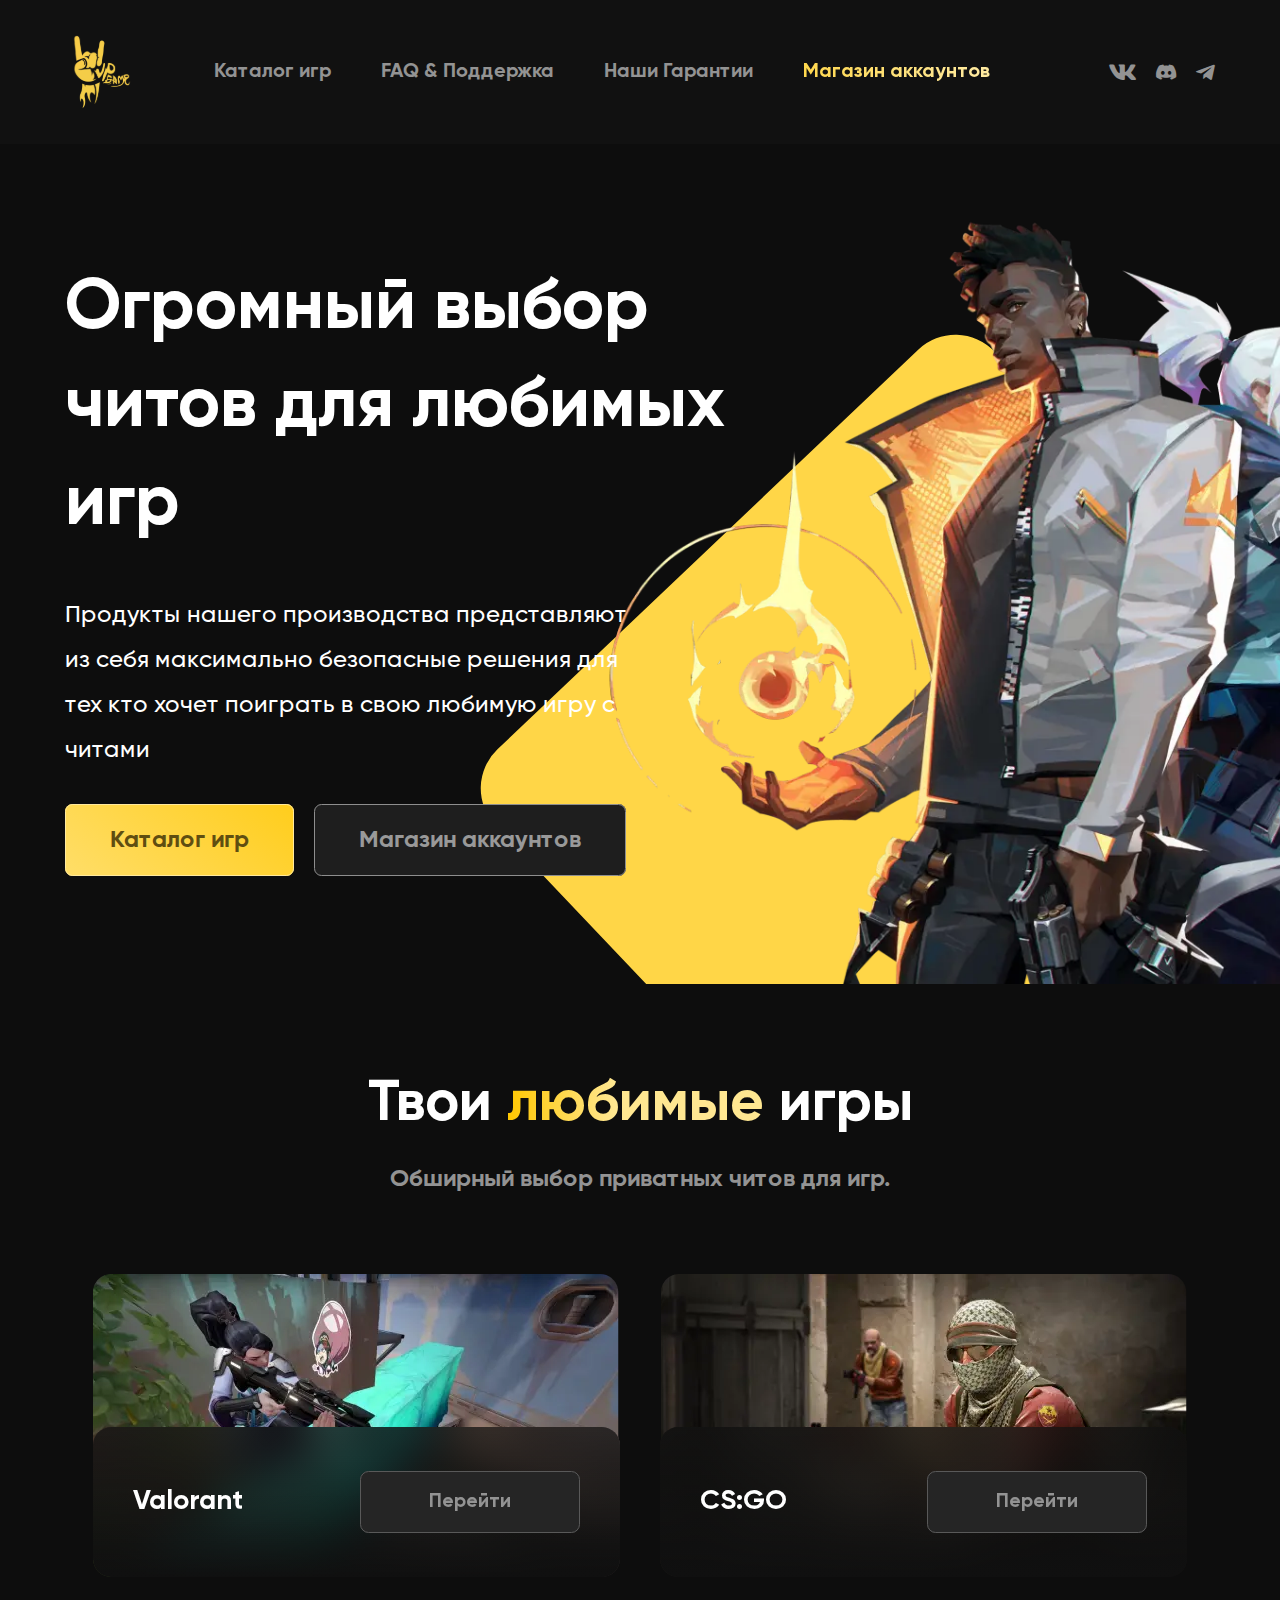
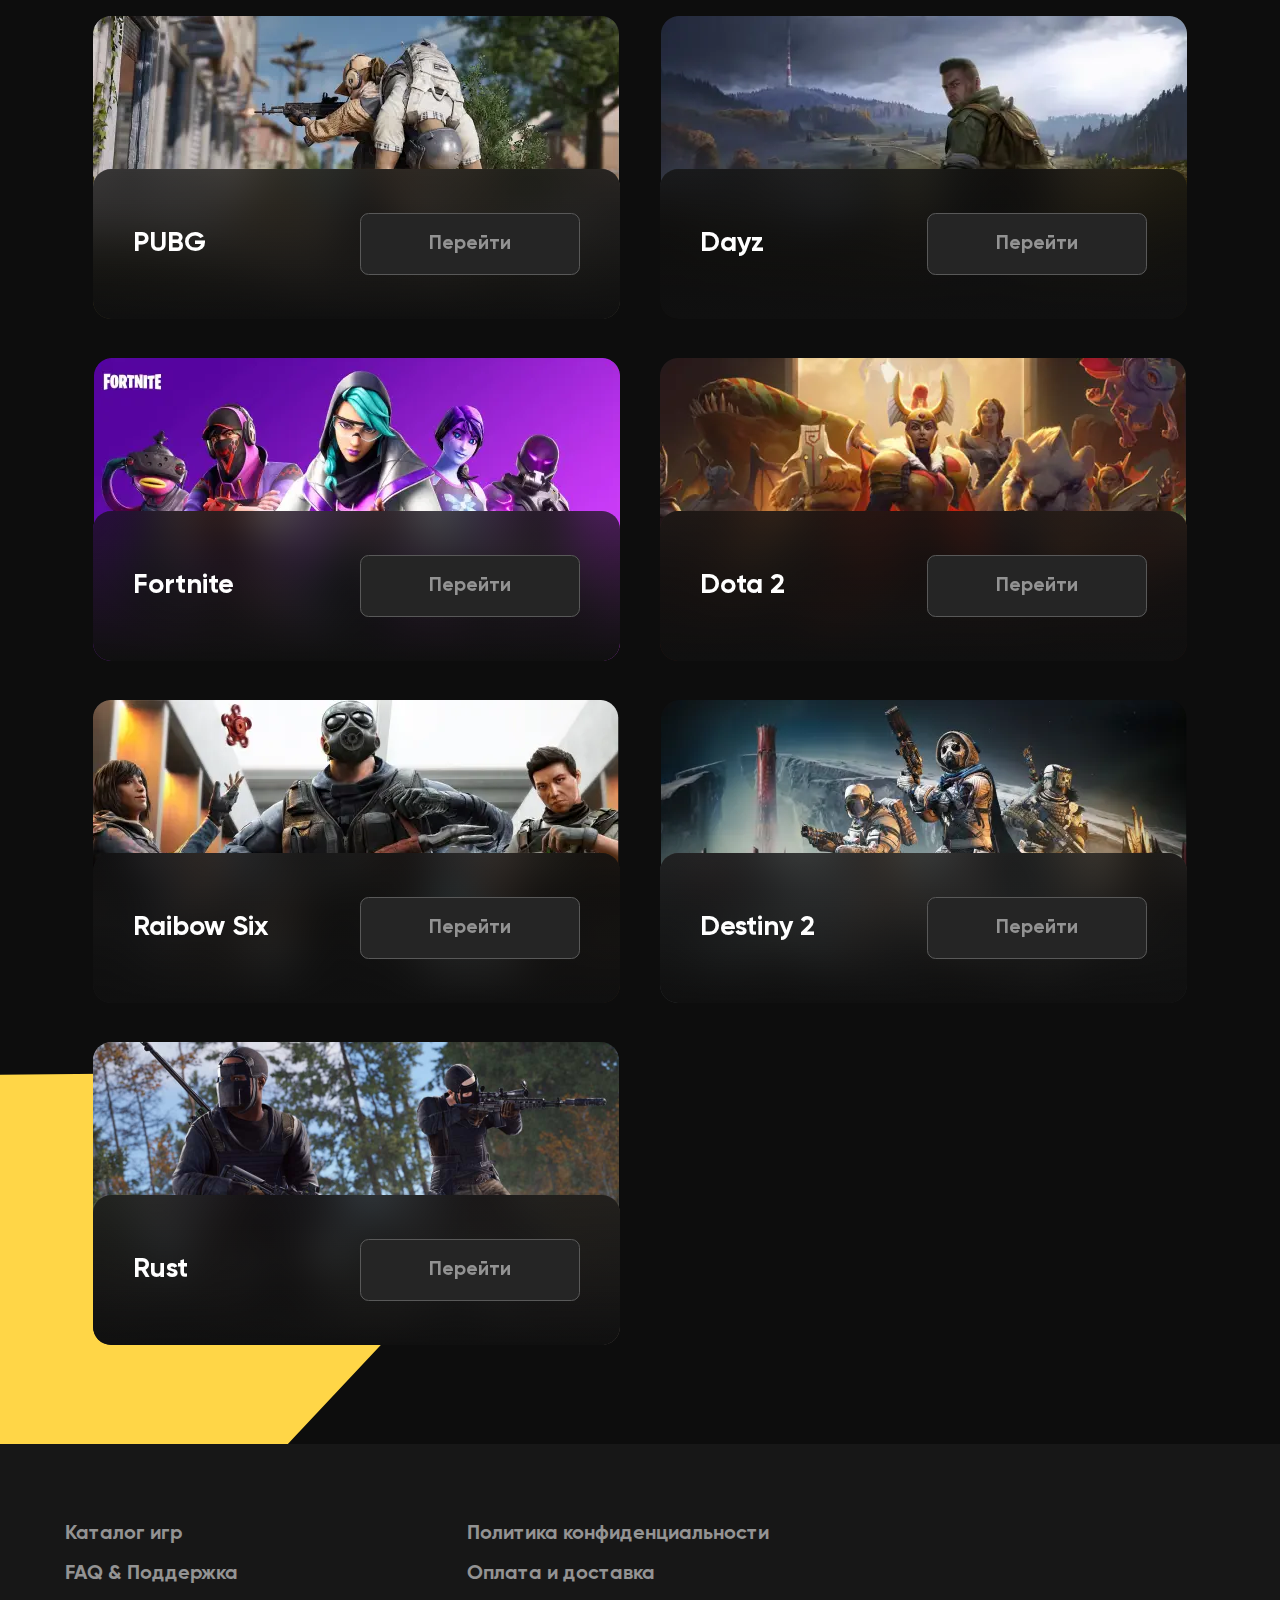
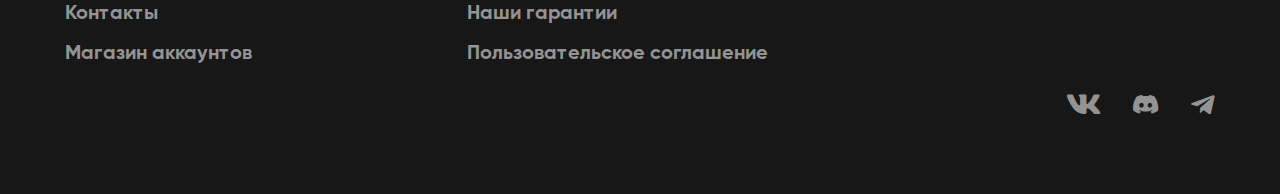
==== commit bf1aedbe: "Add files via upload" ====
--- a/index.html
+++ b/index.html
@@ -6,7 +6,7 @@
 	<meta charset="UTF-8">
 	<meta name="format-detection" content="telephone=no">
 	<!-- <style>body{opacity: 0;}</style> -->
-	<link rel="stylesheet" href="css/style.min.css?_v=20220925231425">
+	<link rel="stylesheet" href="css/style.min.css?_v=20220926130516">
 	<link rel="shortcut icon" href="favicon.ico">
 	<!-- <meta name="robots" content="noindex, nofollow"> -->
 	<meta name="viewport" content="width=device-width, initial-scale=1.0">
@@ -66,7 +66,7 @@
 								<div class="top__wrapper swiper-wrapper">
 									<div class="slider-inner">
 										<div class="top__slide swiper-slide">
-											<img src="img/top/slide1.png" alt="slide1">
+											<picture><source srcset="img/top/slide1.webp" type="image/webp"><img src="img/top/slide1.png" alt="slide1"></picture>
 										</div>
 									</div>
 								</div>
@@ -94,7 +94,7 @@
 								<div class="grid-fav__item item-fav">
 									<div class="item-fav__body">
 										<div class="item-fav__img">
-											<img src="img/fav/valoriant.png" alt="Valoriant">
+											<picture><source srcset="img/fav/valoriant.webp" type="image/webp"><img src="img/fav/valoriant.png" alt="Valoriant"></picture>
 											<div class="item-fav__block">
 												<div class="block-fav__body">
 													<div class="block-fav__title">
@@ -111,7 +111,7 @@
 								<div class="grid-fav__item item-fav">
 									<div class="item-fav__body">
 										<div class="item-fav__img">
-											<img src="img/fav/csgo.png" alt="CS:GO">
+											<picture><source srcset="img/fav/csgo.webp" type="image/webp"><img src="img/fav/csgo.png" alt="CS:GO"></picture>
 											<div class="item-fav__block">
 												<div class="block-fav__body">
 													<div class="block-fav__title">
@@ -128,7 +128,7 @@
 								<div class="grid-fav__item item-fav">
 									<div class="item-fav__body">
 										<div class="item-fav__img">
-											<img src="img/fav/pubg.png" alt="PUBG">
+											<picture><source srcset="img/fav/pubg.webp" type="image/webp"><img src="img/fav/pubg.png" alt="PUBG"></picture>
 											<div class="item-fav__block">
 												<div class="block-fav__body">
 													<div class="block-fav__title">
@@ -145,7 +145,7 @@
 								<div class="grid-fav__item item-fav">
 									<div class="item-fav__body">
 										<div class="item-fav__img">
-											<img src="img/fav/dayz.png" alt="Dayz">
+											<picture><source srcset="img/fav/dayz.webp" type="image/webp"><img src="img/fav/dayz.png" alt="Dayz"></picture>
 											<div class="item-fav__block">
 												<div class="block-fav__body">
 													<div class="block-fav__title">
@@ -162,7 +162,7 @@
 								<div class="grid-fav__item item-fav">
 									<div class="item-fav__body">
 										<div class="item-fav__img">
-											<img src="img/fav/fortnite.png" alt="Fortnite">
+											<picture><source srcset="img/fav/fortnite.webp" type="image/webp"><img src="img/fav/fortnite.png" alt="Fortnite"></picture>
 											<div class="item-fav__block">
 												<div class="block-fav__body">
 													<div class="block-fav__title">
@@ -179,7 +179,7 @@
 								<div class="grid-fav__item item-fav">
 									<div class="item-fav__body">
 										<div class="item-fav__img">
-											<img src="img/fav/dota2.png" alt="Dota 2">
+											<picture><source srcset="img/fav/dota2.webp" type="image/webp"><img src="img/fav/dota2.png" alt="Dota 2"></picture>
 											<div class="item-fav__block">
 												<div class="block-fav__body">
 													<div class="block-fav__title">
@@ -196,7 +196,7 @@
 								<div class="grid-fav__item item-fav">
 									<div class="item-fav__body">
 										<div class="item-fav__img">
-											<img src="img/fav/raibowsix.png" alt="Raibow Six">
+											<picture><source srcset="img/fav/raibowsix.webp" type="image/webp"><img src="img/fav/raibowsix.png" alt="Raibow Six"></picture>
 											<div class="item-fav__block">
 												<div class="block-fav__body">
 													<div class="block-fav__title">
@@ -213,7 +213,7 @@
 								<div class="grid-fav__item item-fav">
 									<div class="item-fav__body">
 										<div class="item-fav__img">
-											<img src="img/fav/destiny2.png" alt="Destiny 2">
+											<picture><source srcset="img/fav/destiny2.webp" type="image/webp"><img src="img/fav/destiny2.png" alt="Destiny 2"></picture>
 											<div class="item-fav__block">
 												<div class="block-fav__body">
 													<div class="block-fav__title">
@@ -289,7 +289,7 @@
 			</div>
 		</footer>
 	</div>
-	<script src="js/app.min.js?_v=20220925231425"></script>
+	<script src="js/app.min.js?_v=20220926130516"></script>
 </body>
 
 </html>--- a/css/style.min.css
+++ b/css/style.min.css
@@ -1 +1 @@
-@charset "UTF-8";@font-face{font-family:Gilroy;font-display:swap;src:url(../fonts/Gilroy-Medium.woff2) format("woff2"),url(../fonts/Gilroy-Medium.woff) format("woff");font-weight:500;font-style:normal}@font-face{font-family:Gilroy;font-display:swap;src:url(../fonts/Gilroy-Bold.woff2) format("woff2"),url(../fonts/Gilroy-Bold.woff) format("woff");font-weight:700;font-style:normal}@font-face{font-family:icons;font-display:swap;src:url(../fonts/icons.woff2) format("woff2"),url(../fonts/icons.woff) format("woff");font-weight:400;font-style:normal}[class*=icon-]:before{font-family:icons;font-style:normal;font-weight:400;font-variant:normal;text-transform:none;line-height:1;-webkit-font-smoothing:antialiased;-moz-osx-font-smoothing:grayscale}[class*=icon-]:before{display:block}.icon-search:before{content:"\e903"}.icon-vk:before{content:"\e900"}.icon-discord:before{content:"\e901"}.icon-telegram:before{content:"\e902"}*{padding:0;margin:0;border:0}*,:after,:before{-webkit-box-sizing:border-box;box-sizing:border-box}body,html{height:100%;min-width:320px}body{color:#939393;line-height:1;font-family:Gilroy;font-size:1.25rem;-ms-text-size-adjust:100%;-moz-text-size-adjust:100%;-webkit-text-size-adjust:100%;-webkit-font-smoothing:antialiased;-moz-osx-font-smoothing:grayscale}button,input,textarea{font-family:Gilroy;font-size:inherit}button{cursor:pointer;color:inherit;background-color:inherit}a{color:inherit}a:link,a:visited{text-decoration:none}a:hover{text-decoration:none}ul li{list-style:none}img{vertical-align:top}h1,h2,h3,h4,h5,h6{font-weight:inherit;font-size:inherit}body{background:#0d0d0d;font-weight:700}.lock body{overflow:hidden;-ms-touch-action:none;touch-action:none;-ms-scroll-chaining:none;overscroll-behavior:none}.wrapper{min-height:100%;display:-webkit-box;display:-ms-flexbox;display:flex;-webkit-box-orient:vertical;-webkit-box-direction:normal;-ms-flex-direction:column;flex-direction:column}.wrapper>main{-webkit-box-flex:1;-ms-flex:1 1 auto;flex:1 1 auto}.wrapper>*{min-width:0}[class*=__container]{margin:0 auto;max-width:103.75rem;-webkit-box-sizing:content-box;box-sizing:content-box}[class*=-ibg]{position:relative}[class*=-ibg] img{position:absolute;width:100%;height:100%;top:0;left:0;-o-object-fit:cover;object-fit:cover}[class*=-ibg_contain] img{-o-object-fit:contain;object-fit:contain}.gold{background:-o-linear-gradient(.23deg,#ffd646 -8.23%,#ffeaa0 95.87%);background:linear-gradient(89.77deg,#ffd646 -8.23%,#ffeaa0 95.87%);-webkit-background-clip:text;-webkit-text-fill-color:transparent;background-clip:text;-webkit-transition:all .5s cubic-bezier(.2,.17,0,.74) 0s;-o-transition:all .5s cubic-bezier(.2,.17,0,.74) 0s;transition:all .5s cubic-bezier(.2,.17,0,.74) 0s;will-change:contents}.gold:hover{-webkit-filter:contrast(1.2);filter:contrast(1.2)}.yellow-btn{background:-o-linear-gradient(50.03deg,#ffe073 -14.96%,#ffc700 137.97%);background:linear-gradient(39.97deg,#ffe073 -14.96%,#ffc700 137.97%);border:1.50217px solid #ffe99d;border-radius:7.51087px;color:#5f4e11;padding:1.4375rem 2.75rem;-webkit-transition:all .5s cubic-bezier(.2,.17,0,.74) 0s;-o-transition:all .5s cubic-bezier(.2,.17,0,.74) 0s;transition:all .5s cubic-bezier(.2,.17,0,.74) 0s}.yellow-btn:hover{-webkit-filter:contrast(1.2);filter:contrast(1.2)}.gray-btn{padding:1.4375rem 2.75rem;background:#1e1e1e;border:.751087px solid #8e8e8e;border-radius:7.51087px;color:#999;-webkit-transition:all .5s cubic-bezier(.2,.17,0,.74) 0s;-o-transition:all .5s cubic-bezier(.2,.17,0,.74) 0s;transition:all .5s cubic-bezier(.2,.17,0,.74) 0s}.gray-btn:hover{-webkit-filter:contrast(.8);filter:contrast(.8)}.gold-label{background:-webkit-gradient(linear,left top,right top,from(#ffc700),color-stop(41.69%,#ffe791));background:-o-linear-gradient(left,#ffc700 0,#ffe791 41.69%);background:linear-gradient(90deg,#ffc700 0,#ffe791 41.69%);-webkit-background-clip:text;-webkit-text-fill-color:transparent;background-clip:text}.sidebar{position:sticky;position:-webkit-sticky;top:50px;-ms-flex-item-align:start;align-self:flex-start}.sidebar__body{position:relative;padding:4.0625rem 5.5rem;border-radius:22.754px;z-index:3;max-width:659px}.sidebar__background{position:absolute;top:0;left:0;width:100%;height:100%;background:-webkit-gradient(linear,left bottom,left top,color-stop(.02%,#101010),color-stop(306.61%,rgba(16,16,16,.07)));background:-o-linear-gradient(bottom,#101010 .02%,rgba(16,16,16,.07) 306.61%);background:linear-gradient(0deg,#101010 .02%,rgba(16,16,16,.07) 306.61%);-webkit-backdrop-filter:blur(26.5464px);backdrop-filter:blur(26.5464px);border-radius:22.754px;z-index:-1}.sidebar__title{margin-bottom:2.5rem}.sidebar__title h3{width:-webkit-min-content;width:-moz-min-content;width:min-content;font-size:3.125rem;color:#fff}.sidebar__choise{width:471px;font-size:1.5625rem;color:#fff;margin-bottom:4.25rem;max-width:-webkit-fit-content;max-width:-moz-fit-content;max-width:fit-content}.sidebar__button{margin-bottom:3.75rem}.sidebar__btn{right:0;left:0;width:100%;padding:2rem 0;display:-webkit-box;display:-ms-flexbox;display:flex;-webkit-box-pack:center;-ms-flex-pack:center;justify-content:center;text-align:center;background:-o-linear-gradient(50.03deg,#ffe073 -14.96%,#ffc700 137.97%);background:linear-gradient(39.97deg,#ffe073 -14.96%,#ffc700 137.97%);border-radius:10.8353px;-webkit-box-align:center;-ms-flex-align:center;align-items:center;color:#1f1f1f;font-size:1.625rem;-webkit-transition:all .5s cubic-bezier(.2,.17,0,.74) 0s;-o-transition:all .5s cubic-bezier(.2,.17,0,.74) 0s;transition:all .5s cubic-bezier(.2,.17,0,.74) 0s}.sidebar__btn:hover{-webkit-filter:contrast(1.2);filter:contrast(1.2)}.sidebar__agree{display:-webkit-box;display:-ms-flexbox;display:flex;font-size:1.625rem;color:#fff;-webkit-box-align:start;-ms-flex-align:start;align-items:flex-start}.sidebar__agree input{margin-right:1.375rem}.list-sidebar__body{margin-bottom:4.375rem}.list-sidebar__item:not(:last-child){margin-bottom:1.125rem}.list-sidebar-item__body{border:1.25313px solid #626262;-webkit-backdrop-filter:blur(26.5464px);backdrop-filter:blur(26.5464px);border-radius:18px;display:-webkit-box;display:-ms-flexbox;display:flex;-webkit-box-pack:justify;-ms-flex-pack:justify;justify-content:space-between;-webkit-box-align:center;-ms-flex-align:center;align-items:center;padding:2.1875rem 2rem}.list-sidebar-item__block{display:-webkit-box;display:-ms-flexbox;display:flex;-webkit-box-align:center;-ms-flex-align:center;align-items:center;color:#fff;font-size:1.5625rem}.list-sidebar-item__price{font-size:1.5625rem;color:#fff}input[type=checkbox]{visibility:hidden}.roundedOne{width:25px;height:25px;border:1px solid #fff;margin:20px auto;border-radius:50%;position:relative;margin-right:1.25rem}.roundedOne label{cursor:pointer;position:absolute;width:20px;height:20px;border-radius:50px;left:50%;top:50%;-webkit-transform:translateX(-50%) translateY(-50%);-ms-transform:translateX(-50%) translateY(-50%);transform:translateX(-50%) translateY(-50%);background-color:transparent}.roundedOne label:after{opacity:0;content:"";position:absolute;width:16px;height:16px;background:#fff;border-radius:50px;top:2px;left:2px;-webkit-box-shadow:inset 0 1px 1px #fff,0 1px 3px rgba(0,0,0,.5);box-shadow:inset 0 1px 1px #fff,0 1px 3px rgba(0,0,0,.5)}.roundedOne label:hover::after{opacity:.3}.roundedOne input[type=checkbox]:checked+label:after{opacity:1}.squaredFour{width:20px;position:relative;margin-right:1.25rem}.squaredFour label{cursor:pointer;position:absolute;width:28px;height:28px;top:0;border-radius:5px;-webkit-box-shadow:inset 0 1px 1px #fff,0 1px 3px rgba(0,0,0,.5);box-shadow:inset 0 1px 1px #fff,0 1px 3px rgba(0,0,0,.5);background:#ffdb59}.squaredFour label:after{opacity:0;content:"";position:absolute;width:18px;height:10px;background:0 0;top:7px;left:5px;border:3px solid #333;border-top:none;border-right:none;-webkit-transform:rotate(-45deg);-ms-transform:rotate(-45deg);transform:rotate(-45deg)}.squaredFour label:hover::after{opacity:.5}.squaredFour input[type=checkbox]:checked+label:after{opacity:1}.header{background:#111}.header__body{display:-webkit-box;display:-ms-flexbox;display:flex;-webkit-box-align:center;-ms-flex-align:center;align-items:center;-webkit-box-pack:justify;-ms-flex-pack:justify;justify-content:space-between;height:144px;position:relative}.header__left{display:-webkit-box;display:-ms-flexbox;display:flex;-webkit-box-align:center;-ms-flex-align:center;align-items:center}.header__logo{margin-right:4.6875rem;position:relative;z-index:5}.header__menu{position:relative}.header__social{display:-webkit-box;display:-ms-flexbox;display:flex;-webkit-box-align:center;-ms-flex-align:center;align-items:center}.header__social a:not(:last-child){margin-right:1.25rem}.header__social a{font-size:1rem;-webkit-transition:all .4s ease 0s;-o-transition:all .4s ease 0s;transition:all .4s ease 0s}.header__social a:hover{color:#fff}.menu__list{display:-webkit-box;display:-ms-flexbox;display:flex;-webkit-box-align:center;-ms-flex-align:center;align-items:center}.menu__item:not(:last-child){margin-right:3.125rem}.menu__link{-webkit-transition:all .4s ease 0s;-o-transition:all .4s ease 0s;transition:all .4s ease 0s}.menu__link:hover{color:#fff}.icon-menu{display:none}body.lock{overflow:hidden}.footer{background-color:#171717}.footer__body{display:-webkit-box;display:-ms-flexbox;display:flex;-webkit-box-pack:justify;-ms-flex-pack:justify;justify-content:space-between;padding:5rem 0;position:relative}.footer__block{display:-webkit-box;display:-ms-flexbox;display:flex}.footer__item:not(:last-child){margin-bottom:1.25rem}.footer__link{-webkit-transition:all .3s cubic-bezier(.55,.055,.675,.19) 0s;-o-transition:all .3s cubic-bezier(.55,.055,.675,.19) 0s;transition:all .3s cubic-bezier(.55,.055,.675,.19) 0s}.footer__link:hover{color:#fff}.footer__social{-ms-flex-item-align:end;align-self:flex-end;display:-webkit-box;display:-ms-flexbox;display:flex}.footer__social a:not(:last-child){margin-right:2.0625rem}.footer__social a{-webkit-transition:all .3s cubic-bezier(.55,.055,.675,.19) 0s;-o-transition:all .3s cubic-bezier(.55,.055,.675,.19) 0s;transition:all .3s cubic-bezier(.55,.055,.675,.19) 0s}.footer__social a:hover{color:#fff}.block-footer__body{display:-webkit-box;display:-ms-flexbox;display:flex}.block-footer__left-col{margin-right:13.4375rem}.footer__support{position:absolute;top:-50px;right:0}.footer__support-btn{display:-webkit-box;display:-ms-flexbox;display:flex;-webkit-box-align:center;-ms-flex-align:center;align-items:center;background:#ffcb11;border-radius:125px;padding:1.75rem 3.125rem;font-size:1.6875rem;color:#3b2f00;-webkit-transition:all .5s cubic-bezier(.2,.17,0,.74) 0s;-o-transition:all .5s cubic-bezier(.2,.17,0,.74) 0s;transition:all .5s cubic-bezier(.2,.17,0,.74) 0s}.footer__support-btn div{margin-right:1.25rem}.footer__support-btn:hover{background-color:#f3ca34}.top{position:relative;overflow:hidden}.top__body{display:-webkit-box;display:-ms-flexbox;display:flex}.top__decoration{position:absolute;bottom:0;right:0;z-index:-1;height:40.625rem;width:800px}.top__decoration img{height:100%;-o-object-fit:cover;object-fit:cover;width:100%;-o-object-position:top;object-position:top}.leftblock-top__body{position:relative;z-index:2}.leftblock-top__title{margin-top:7.1875rem;width:800px}.leftblock-top__title h1{color:#fff;font-size:4.5rem;line-height:98px}.leftblock-top__descr{margin-top:2.5rem;font-weight:500;font-size:1.5rem;color:#fff;width:621px;line-height:1.875}.leftblock-top__btns-block{margin-top:3.4375rem}.leftblock-top__btn{font-size:1.5rem}.leftblock-top__btn:first-child{margin-right:.9375rem}.rightblock-top{margin-left:-7.5rem;margin-top:2.5rem}.swiper{position:relative}.swiper-wrapper{width:1050px}.swiper-slide{height:50rem}.swiper-slide img{height:100%;-o-object-fit:cover;object-fit:cover;width:100%;-o-object-position:top;object-position:top}.fav{position:relative}.fav__decoration{position:absolute;bottom:0;left:0;height:400px;width:500px;z-index:-1}.fav__decoration img{width:100%;height:100%;-o-object-fit:cover;object-fit:cover;-o-object-position:top;object-position:top}.fav__body{margin-top:4.375rem;display:-webkit-box;display:-ms-flexbox;display:flex;-webkit-box-orient:vertical;-webkit-box-direction:normal;-ms-flex-direction:column;flex-direction:column;-webkit-box-align:center;-ms-flex-align:center;align-items:center;padding-bottom:6.25rem}.fav__label h2{font-size:3.625rem;line-height:1.724137931;color:#fff;text-align:center}.fav__descr{font-size:1.5rem;line-height:2.0833333333;margin-bottom:4.375rem;text-align:center}.grid-fav__body{display:-ms-grid;display:grid;-ms-grid-columns:1fr 1fr 1fr;grid-template-columns:1fr 1fr 1fr;gap:40px}.item-fav__body{border-radius:18.1577px;width:100%}.item-fav__img{position:relative}.item-fav__img img{max-width:100%;max-height:100%;-o-object-fit:cover;object-fit:cover;-o-object-position:center;object-position:center}.item-fav__block{position:absolute;bottom:-1px;left:0;right:0;width:100%;background:-webkit-gradient(linear,left bottom,left top,color-stop(.02%,#101010),color-stop(306.61%,rgba(16,16,16,.07)));background:-o-linear-gradient(bottom,#101010 .02%,rgba(16,16,16,.07) 306.61%);background:linear-gradient(0deg,#101010 .02%,rgba(16,16,16,.07) 306.61%);-webkit-backdrop-filter:blur(21.184px);backdrop-filter:blur(21.184px);border-radius:18.1577px;padding:0 2.5rem}.block-fav__body{height:9.375rem;display:-webkit-box;display:-ms-flexbox;display:flex;-webkit-box-pack:justify;-ms-flex-pack:justify;justify-content:space-between;-webkit-box-align:center;-ms-flex-align:center;align-items:center}.block-fav__title h3{font-size:1.725rem;line-height:2.2222222222;color:#fff}.block-fav__btn{padding:1.25rem 4.25rem;background:#252525;border:1.29886px solid #595959;border-radius:8.64654px;-webkit-transition:all .5s cubic-bezier(.2,.17,0,.74) 0s;-o-transition:all .5s cubic-bezier(.2,.17,0,.74) 0s;transition:all .5s cubic-bezier(.2,.17,0,.74) 0s}.block-fav__btn:hover{background:#ffc700;border:1.29886px solid #ffe99d;color:#5f4e11}.catalog__body{display:-webkit-box;display:-ms-flexbox;display:flex;-webkit-box-orient:vertical;-webkit-box-direction:normal;-ms-flex-direction:column;flex-direction:column;-webkit-box-align:center;-ms-flex-align:center;align-items:center;margin-top:6.25rem;margin-bottom:8.75rem}.catalog__title h1{font-size:3.625rem;line-height:1.724137931;color:#fff}.catalog__descr{font-size:1.5rem;line-height:1.6666666667;font-weight:500;max-width:579px;text-align:center;margin-bottom:7.1875rem}.catalog__search-block{margin-bottom:7.1875rem;width:100%;position:relative}.catalog__search-block::before{content:"";position:absolute;top:50%;left:133px;-webkit-transform:translateY(-50%);-ms-transform:translateY(-50%);transform:translateY(-50%);width:.125rem;height:4.125rem;background-color:#3f3f3f;z-index:2;color:#fff}.catalog__search-input{height:8.75rem;width:100%;background:#1a1a1a;border-radius:25px;padding-left:10.125rem;outline:1px solid #1a1a1a;color:#fff;font-size:1.5rem}.catalog__search-input::-webkit-input-placeholder{color:#3f3f3f;font-size:1.5rem}.catalog__search-input::-moz-placeholder{color:#3f3f3f;font-size:1.5rem}.catalog__search-input:-ms-input-placeholder{color:#3f3f3f;font-size:1.5rem}.catalog__search-input::-ms-input-placeholder{color:#3f3f3f;font-size:1.5rem}.catalog__search-input::placeholder{color:#3f3f3f;font-size:1.5rem}.catalog .icon-search{color:#3f3f3f;font-size:2.5rem;position:absolute;top:50%;left:57px;-webkit-transform:translateY(-50%);-ms-transform:translateY(-50%);transform:translateY(-50%);-webkit-transition:all .5s cubic-bezier(.2,.17,0,.74) 0s;-o-transition:all .5s cubic-bezier(.2,.17,0,.74) 0s;transition:all .5s cubic-bezier(.2,.17,0,.74) 0s}.catalog .icon-search:hover{color:#fff}.catalog-items__body{display:-webkit-box;display:-ms-flexbox;display:flex;-webkit-box-orient:vertical;-webkit-box-direction:normal;-ms-flex-direction:column;flex-direction:column;-webkit-box-align:center;-ms-flex-align:center;align-items:center;margin-top:6.5rem;margin-bottom:8.125rem}.catalog-items__title{margin-bottom:2.1875rem}.catalog-items__title h1{font-size:3.625rem}.catalog-items__descr{max-width:1267px;text-align:center;margin-bottom:6.25rem;font-weight:500;font-size:1.5rem}.grid-catalog-items__body{display:-ms-grid;display:grid;-ms-grid-columns:1fr 1fr 1fr;grid-template-columns:1fr 1fr 1fr;gap:40px}.item-catalog-items__body{position:relative;border-radius:18px}.item-catalog-items__body img{width:100%;height:100%;-o-object-fit:cover;object-fit:cover;-o-object-position:center;object-position:center}.item-catalog-items__block{position:absolute;bottom:-1px;left:0;right:0}.block-catalog-items__body{height:9.375rem;background:-webkit-gradient(linear,left bottom,left top,color-stop(.02%,#101010),color-stop(306.61%,rgba(16,16,16,.07)));background:-o-linear-gradient(bottom,#101010 .02%,rgba(16,16,16,.07) 306.61%);background:linear-gradient(0deg,#101010 .02%,rgba(16,16,16,.07) 306.61%);-webkit-backdrop-filter:blur(21.184px);backdrop-filter:blur(21.184px);border-radius:18px;display:-webkit-box;display:-ms-flexbox;display:flex;-webkit-box-align:center;-ms-flex-align:center;align-items:center;-webkit-box-pack:justify;-ms-flex-pack:justify;justify-content:space-between;padding:2.5rem 1.25rem}.block-catalog-items__label{color:#fff;font-size:1.6875rem}.block-catalog-items__btn-block{display:-webkit-box;display:-ms-flexbox;display:flex;-webkit-box-align:center;-ms-flex-align:center;align-items:center}.block-catalog-items__price{margin-right:1.4375rem;color:#fff;font-size:1.6875rem}.block-catalog-items__btn{background:-o-linear-gradient(50.03deg,#ffe073 -14.96%,#ffc700 137.97%);background:linear-gradient(39.97deg,#ffe073 -14.96%,#ffc700 137.97%);border:1.2px solid #ffe99d;border-radius:8px;padding:1.25rem 2.0625rem;color:#5f4e11;-webkit-transition:all .5s cubic-bezier(.2,.17,0,.74) 0s;-o-transition:all .5s cubic-bezier(.2,.17,0,.74) 0s;transition:all .5s cubic-bezier(.2,.17,0,.74) 0s}.block-catalog-items__btn:hover{-webkit-filter:contrast(1.2);filter:contrast(1.2)}.single-cheat__body{margin-top:10.75rem;margin-bottom:6.25rem}.single-cheat__wrapper{display:-webkit-box;display:-ms-flexbox;display:flex;-webkit-box-pack:justify;-ms-flex-pack:justify;justify-content:space-between}.single-cheat__descr{font-size:1.5625rem;max-width:885px;color:#6d6d6d;margin-bottom:6.25rem}.single-cheat__block{width:-webkit-fit-content;width:-moz-fit-content;width:fit-content;padding-right:6.25rem;border-right:1px solid #6f6f6f}.single-cheat__label{margin-bottom:2.5rem}.single-cheat__label h2{font-size:3.625rem;color:#fff}.single-cheat__btn-more{margin-bottom:10rem}.single-cheat__btn{background:#282828;border-radius:10px;color:#818181;-webkit-transition:all .5s cubic-bezier(.2,.17,0,.74) 0s;-o-transition:all .5s cubic-bezier(.2,.17,0,.74) 0s;transition:all .5s cubic-bezier(.2,.17,0,.74) 0s;padding:2.5rem 0;width:100%;display:-webkit-box;display:-ms-flexbox;display:flex;-webkit-box-pack:center;-ms-flex-pack:center;justify-content:center;-webkit-box-align:center;-ms-flex-align:center;align-items:center}.single-cheat__btn:hover{-webkit-filter:contrast(.8);filter:contrast(.8)}.title-block-single-cheat__body{display:-webkit-box;display:-ms-flexbox;display:flex;-webkit-box-align:center;-ms-flex-align:center;align-items:center;margin-bottom:2.1875rem}.title-block-single-cheat__title{margin-right:2.1875rem}.title-block-single-cheat__title h1{font-size:3.625rem;color:#fff}.title-block-single-cheat__rate{display:-webkit-box;display:-ms-flexbox;display:flex;-webkit-box-align:center;-ms-flex-align:center;align-items:center;margin-right:1.25rem}.title-block-single-cheat__rate p{position:relative;bottom:-2px;margin-right:.25rem}.title-block-single-cheat__comm{display:-webkit-box;display:-ms-flexbox;display:flex;-webkit-box-align:center;-ms-flex-align:center;align-items:center;color:#fff}.title-block-single-cheat__comm p{position:relative;bottom:-2px;margin-right:.25rem}.images-single-cheat__body{display:-ms-grid;display:grid;-ms-grid-columns:1fr 1fr 1fr;grid-template-columns:1fr 1fr 1fr;justify-items:start;gap:20px;margin-bottom:5.625rem}.images-single-cheat__img{border-radius:15px}.images-single-cheat__img img{width:100%;height:100%;-o-object-fit:cover;object-fit:cover;-o-object-position:center;object-position:center}.func-single-cheat__list{margin-bottom:5.625rem}.func-single-cheat__item{padding-left:2rem;position:relative;color:#fff}.func-single-cheat__item::before{content:"";position:absolute;top:50%;left:0;-webkit-transform:translateY(-50%);-ms-transform:translateY(-50%);transform:translateY(-50%);width:19px;height:3px;background-color:#ffd12e}.func-single-cheat__item:not(:last-child){margin-bottom:1.875rem}.system-block-single-cheat__body{padding:3.125rem 3.125rem 3.125rem 0;margin-bottom:12.5rem;border-top:1px solid #6f6f6f;border-bottom:1px solid #6f6f6f}.system-block-single-cheat__label{margin-bottom:5rem}.system-block-single-cheat__label h2{font-size:3.625rem;color:#fff}.grid-system-block-single-cheat__body{display:-ms-grid;display:grid;-ms-grid-columns:1fr 1fr;grid-template-columns:1fr 1fr;gap:50px}.item-single-cheat__label{margin-bottom:.3125rem}.item-single-cheat__label h3{font-size:1.3125rem}.item-single-cheat__block{display:-webkit-box;display:-ms-flexbox;display:flex;-webkit-box-align:center;-ms-flex-align:center;align-items:center;color:#fff;font-size:1.3125rem}.item-single-cheat__block img{margin-right:.625rem}@media (max-width:105em){[class*=__container]{max-width:71.875rem}.footer__block{margin-bottom:3.125rem}.leftblock-top__title{width:750px}.leftblock-top__descr{width:580px}.rightblock-top{margin-left:-15.625rem}.grid-fav__body{-ms-grid-columns:1fr 1fr;grid-template-columns:1fr 1fr}.grid-catalog-items__body{-ms-grid-columns:1fr 1fr;grid-template-columns:1fr 1fr}}@media (max-width:35em){.block-fav__body{height:6.25rem}}@media (max-width:74.99875em){[class*=__container]{max-width:60.625rem}.sidebar__body{padding:1.875rem 2.5rem;max-width:400px}.sidebar__title h3{font-size:2.5rem}.sidebar__choise{font-size:1.375rem}.sidebar__btn{padding:1.5625rem 0}.list-sidebar-item__body{padding:1.25rem}.list-sidebar-item__block{font-size:1.25rem}.list-sidebar-item__price{font-size:1.25rem}.header__logo{margin-right:2.5rem}.menu__item{text-align:center}.menu__item:not(:last-child){margin-right:1.875rem}.block-footer__left-col{margin-right:7.5rem}.top__decoration{display:none}.rightblock-top{margin-left:-30rem}.swiper-slide{opacity:.4}.block-fav__body{height:100px}.catalog__search-block::before{left:105px}.catalog__search-input{height:6.25rem;padding-left:8.4375rem}.catalog .icon-search{left:30px}.catalog-items__body{margin-top:4.375rem;margin-bottom:6.25rem}.single-cheat__body{margin-top:7.5rem}}@media (max-width:61.99875em){[class*=__container]{max-width:46.875rem}.sidebar{position:static;top:0;margin-top:-6.25rem;margin-bottom:6.25rem;left:0;right:0}.sidebar__body{max-width:-webkit-max-content;max-width:-moz-max-content;max-width:max-content}.footer__body{-ms-flex-wrap:wrap;flex-wrap:wrap;-webkit-box-pack:space-evenly;-ms-flex-pack:space-evenly;justify-content:space-evenly}.footer__social a{font-size:1.75rem}.footer__support{right:50%;-webkit-transform:translateX(50%);-ms-transform:translateX(50%);transform:translateX(50%)}.top__body{-webkit-box-orient:vertical;-webkit-box-direction:normal;-ms-flex-direction:column;flex-direction:column;-webkit-box-align:center;-ms-flex-align:center;align-items:center}.leftblock-top__body{display:-webkit-box;display:-ms-flexbox;display:flex;-webkit-box-orient:vertical;-webkit-box-direction:normal;-ms-flex-direction:column;flex-direction:column;-webkit-box-align:center;-ms-flex-align:center;align-items:center}.leftblock-top__title{width:100%;text-align:center;margin-top:3.125rem}.leftblock-top__descr{width:100%;text-align:center}.rightblock-top{margin-left:0;margin-top:-31.25rem}.grid-fav__body{-ms-grid-columns:1fr;grid-template-columns:1fr}.catalog__body{margin-top:4.375rem;margin-bottom:6.25rem}.catalog__descr{margin-bottom:4.375rem}.catalog__search-block{margin-bottom:4.375rem}.catalog-items__body{margin-top:3.125rem}.block-catalog-items__body{height:6.25rem;padding:1.25rem .9375rem;border-radius:14px}.block-catalog-items__label{font-size:1.4375rem}.block-catalog-items__price{font-size:1.5625rem}.block-catalog-items__btn{padding:.625rem 1.25rem}.single-cheat__body{margin-bottom:3.125rem}.single-cheat__wrapper{-webkit-box-orient:vertical;-webkit-box-direction:normal;-ms-flex-direction:column;flex-direction:column}.images-single-cheat__body{-ms-grid-columns:1fr 1fr;grid-template-columns:1fr 1fr}}@media (max-width:47.99875em){[class*=__container]{max-width:none;padding:0 .625rem}.sidebar{margin-top:-9.375rem;margin-right:.625rem}.header__social a{font-size:1.5625rem}.header__social a:not(:last-child){margin-right:2.1875rem}.menu__body{position:absolute;top:-60px;left:-140px;width:110vw;height:110vh;background-color:#111;-webkit-transform:translateX(-100%);-ms-transform:translateX(-100%);transform:translateX(-100%);-webkit-transition:all .5s ease 0s;-o-transition:all .5s ease 0s;transition:all .5s ease 0s;z-index:4}.menu__body.open{-webkit-transform:translateX(0);-ms-transform:translateX(0);transform:translateX(0)}.menu__list{-ms-flex-pack:distribute;justify-content:space-around;-webkit-box-orient:vertical;-webkit-box-direction:normal;-ms-flex-direction:column;flex-direction:column;min-height:100%}.menu__item:not(:last-child){margin-right:0}.menu__link{font-size:1.625rem}.icon-menu{display:block;position:relative;width:1.875rem;height:1.125rem;cursor:pointer;z-index:5}.icon-menu span,.icon-menu::after,.icon-menu::before{content:"";-webkit-transition:all .3s ease 0s;-o-transition:all .3s ease 0s;transition:all .3s ease 0s;right:0;position:absolute;width:100%;height:.125rem;background-color:#ffd646}.icon-menu::before{top:0}.icon-menu::after{bottom:0}.icon-menu span{top:calc(50% - .0625rem)}.icon-menu.open span{width:0}.icon-menu.open::before{top:calc(50% - .0625rem);-webkit-transform:rotate(-45deg);-ms-transform:rotate(-45deg);transform:rotate(-45deg)}.icon-menu.open::after{bottom:calc(50% - .0625rem);-webkit-transform:rotate(45deg);-ms-transform:rotate(45deg);transform:rotate(45deg)}.leftblock-top__title h1{font-size:3.75rem}.fav__decoration{height:18.75rem;width:25rem}.catalog__body{margin-top:2.5rem}.catalog__descr{margin-bottom:3.125rem}.catalog__search-block{margin-bottom:3.125rem}.catalog-items__descr{font-size:1.25rem}.grid-catalog-items__body{-ms-grid-columns:1fr;grid-template-columns:1fr}.single-cheat__body{margin-top:4.375rem}.single-cheat__descr{font-size:1.25rem}.single-cheat__block{padding-right:0}.title-block-single-cheat__title h1{font-size:2.5rem}}@media (max-width:40.375em){.footer__body{-webkit-box-orient:vertical;-webkit-box-direction:normal;-ms-flex-direction:column;flex-direction:column;-webkit-box-align:center;-ms-flex-align:center;align-items:center;-webkit-box-pack:justify;-ms-flex-pack:justify;justify-content:space-between}.footer__list{display:-webkit-box;display:-ms-flexbox;display:flex;-webkit-box-orient:vertical;-webkit-box-direction:normal;-ms-flex-direction:column;flex-direction:column;-webkit-box-align:center;-ms-flex-align:center;align-items:center}.footer__item{text-align:center}.footer__item:not(:last-child){margin-bottom:2.1875rem}.footer__social{-ms-flex-item-align:center;-ms-grid-row-align:center;align-self:center}.block-footer__body{-webkit-box-orient:vertical;-webkit-box-direction:reverse;-ms-flex-direction:column-reverse;flex-direction:column-reverse;-webkit-box-align:center;-ms-flex-align:center;align-items:center;max-width:250px}.block-footer__left-col{margin-right:0}.block-footer__right-col{margin-bottom:3.125rem}}@media (max-width:36.25em){.leftblock-top__title h1{font-size:2.8125rem;line-height:1.3333333333}.leftblock-top__btns-block{display:-webkit-box;display:-ms-flexbox;display:flex;-webkit-box-orient:vertical;-webkit-box-direction:normal;-ms-flex-direction:column;flex-direction:column;-webkit-box-align:center;-ms-flex-align:center;align-items:center}.leftblock-top__btn:first-child{margin-right:0;margin-bottom:1.875rem}.rightblock-top{margin-top:-37.5rem}.swiper-wrapper{width:600px}}@media (max-width:34.375em){.fav__body{margin-top:3.125rem;padding-bottom:3.125rem}.fav__label h2{font-size:2.8125rem;line-height:1.1111111111}}@media (max-width:29.99875em){.sidebar__agree{font-size:1.125rem}.item-fav__block{padding:0 .625rem}.item-fav__block{padding:0 1.25rem;border-radius:18.1577px 18.1577px 8px 8px}.block-fav__body{height:3.125rem}.block-fav__btn{padding:.625rem 1.25rem}.catalog__title h1{font-size:2.8125rem}.catalog__descr{font-size:1.25rem}.catalog__search-block::before{height:2.5rem;left:80px}.catalog__search-input{height:4.375rem;padding-left:6.25rem}.catalog .icon-search{font-size:1.875rem}.catalog-items__descr{font-size:1.125rem;margin-bottom:4.375rem}.single-cheat__body{margin-top:3.125rem}.images-single-cheat__body{-ms-grid-columns:1fr;grid-template-columns:1fr}}@media (max-width:25.625em){.block-fav__btn{padding:1.25rem 2.5rem}}+@charset "UTF-8";@font-face{font-family:Gilroy;font-display:swap;src:url(../fonts/Gilroy-Medium.woff2) format("woff2"),url(../fonts/Gilroy-Medium.woff) format("woff");font-weight:500;font-style:normal}@font-face{font-family:Gilroy;font-display:swap;src:url(../fonts/Gilroy-Bold.woff2) format("woff2"),url(../fonts/Gilroy-Bold.woff) format("woff");font-weight:700;font-style:normal}@font-face{font-family:icons;font-display:swap;src:url(../fonts/icons.woff2) format("woff2"),url(../fonts/icons.woff) format("woff");font-weight:400;font-style:normal}[class*=icon-]:before{font-family:icons;font-style:normal;font-weight:400;font-variant:normal;text-transform:none;line-height:1;-webkit-font-smoothing:antialiased;-moz-osx-font-smoothing:grayscale}[class*=icon-]:before{display:block}.icon-search:before{content:"\e903"}.icon-vk:before{content:"\e900"}.icon-discord:before{content:"\e901"}.icon-telegram:before{content:"\e902"}*{padding:0;margin:0;border:0}*,:after,:before{-webkit-box-sizing:border-box;box-sizing:border-box}body,html{height:100%;min-width:320px}body{color:#939393;line-height:1;font-family:Gilroy;font-size:1.25rem;-ms-text-size-adjust:100%;-moz-text-size-adjust:100%;-webkit-text-size-adjust:100%;-webkit-font-smoothing:antialiased;-moz-osx-font-smoothing:grayscale}button,input,textarea{font-family:Gilroy;font-size:inherit}button{cursor:pointer;color:inherit;background-color:inherit}a{color:inherit}a:link,a:visited{text-decoration:none}a:hover{text-decoration:none}ul li{list-style:none}img{vertical-align:top}h1,h2,h3,h4,h5,h6{font-weight:inherit;font-size:inherit}body{background:#0d0d0d;font-weight:700}.lock body{overflow:hidden;-ms-touch-action:none;touch-action:none;-ms-scroll-chaining:none;overscroll-behavior:none}.wrapper{min-height:100%;display:-webkit-box;display:-ms-flexbox;display:flex;-webkit-box-orient:vertical;-webkit-box-direction:normal;-ms-flex-direction:column;flex-direction:column}.wrapper>main{-webkit-box-flex:1;-ms-flex:1 1 auto;flex:1 1 auto}.wrapper>*{min-width:0}[class*=__container]{margin:0 auto;max-width:103.75rem;-webkit-box-sizing:content-box;box-sizing:content-box}[class*=-ibg]{position:relative}[class*=-ibg] img{position:absolute;width:100%;height:100%;top:0;left:0;-o-object-fit:cover;object-fit:cover}[class*=-ibg_contain] img{-o-object-fit:contain;object-fit:contain}.gold{background:-o-linear-gradient(.23deg,#ffd646 -8.23%,#ffeaa0 95.87%);background:linear-gradient(89.77deg,#ffd646 -8.23%,#ffeaa0 95.87%);-webkit-background-clip:text;-webkit-text-fill-color:transparent;background-clip:text;-webkit-transition:all .5s cubic-bezier(.2,.17,0,.74) 0s;-o-transition:all .5s cubic-bezier(.2,.17,0,.74) 0s;transition:all .5s cubic-bezier(.2,.17,0,.74) 0s;will-change:contents}.gold:hover{-webkit-filter:contrast(1.2);filter:contrast(1.2)}.yellow-btn{background:-o-linear-gradient(50.03deg,#ffe073 -14.96%,#ffc700 137.97%);background:linear-gradient(39.97deg,#ffe073 -14.96%,#ffc700 137.97%);border:1.50217px solid #ffe99d;border-radius:7.51087px;color:#5f4e11;padding:1.4375rem 2.75rem;-webkit-transition:all .5s cubic-bezier(.2,.17,0,.74) 0s;-o-transition:all .5s cubic-bezier(.2,.17,0,.74) 0s;transition:all .5s cubic-bezier(.2,.17,0,.74) 0s}.yellow-btn:hover{-webkit-filter:contrast(1.2);filter:contrast(1.2)}.gray-btn{padding:1.4375rem 2.75rem;background:#1e1e1e;border:.751087px solid #8e8e8e;border-radius:7.51087px;color:#999;-webkit-transition:all .5s cubic-bezier(.2,.17,0,.74) 0s;-o-transition:all .5s cubic-bezier(.2,.17,0,.74) 0s;transition:all .5s cubic-bezier(.2,.17,0,.74) 0s}.gray-btn:hover{-webkit-filter:contrast(.8);filter:contrast(.8)}.gold-label{background:-webkit-gradient(linear,left top,right top,from(#ffc700),color-stop(41.69%,#ffe791));background:-o-linear-gradient(left,#ffc700 0,#ffe791 41.69%);background:linear-gradient(90deg,#ffc700 0,#ffe791 41.69%);-webkit-background-clip:text;-webkit-text-fill-color:transparent;background-clip:text}.sidebar{position:sticky;position:-webkit-sticky;top:50px;-ms-flex-item-align:start;align-self:flex-start}.sidebar__body{position:relative;padding:4.0625rem 5.5rem;border-radius:22.754px;z-index:3;max-width:659px}.sidebar__background{position:absolute;top:0;left:0;width:100%;height:100%;background:-webkit-gradient(linear,left bottom,left top,color-stop(.02%,#101010),color-stop(306.61%,rgba(16,16,16,.07)));background:-o-linear-gradient(bottom,#101010 .02%,rgba(16,16,16,.07) 306.61%);background:linear-gradient(0deg,#101010 .02%,rgba(16,16,16,.07) 306.61%);-webkit-backdrop-filter:blur(26.5464px);backdrop-filter:blur(26.5464px);border-radius:22.754px;z-index:-1}.sidebar__title{margin-bottom:2.5rem}.sidebar__title h3{width:-webkit-min-content;width:-moz-min-content;width:min-content;font-size:3.125rem;color:#fff}.sidebar__choise{width:471px;font-size:1.5625rem;color:#fff;margin-bottom:4.25rem;max-width:-webkit-fit-content;max-width:-moz-fit-content;max-width:fit-content}.sidebar__button{margin-bottom:3.75rem}.sidebar__btn{right:0;left:0;width:100%;padding:2rem 0;display:-webkit-box;display:-ms-flexbox;display:flex;-webkit-box-pack:center;-ms-flex-pack:center;justify-content:center;text-align:center;background:-o-linear-gradient(50.03deg,#ffe073 -14.96%,#ffc700 137.97%);background:linear-gradient(39.97deg,#ffe073 -14.96%,#ffc700 137.97%);border-radius:10.8353px;-webkit-box-align:center;-ms-flex-align:center;align-items:center;color:#1f1f1f;font-size:1.625rem;-webkit-transition:all .5s cubic-bezier(.2,.17,0,.74) 0s;-o-transition:all .5s cubic-bezier(.2,.17,0,.74) 0s;transition:all .5s cubic-bezier(.2,.17,0,.74) 0s}.sidebar__btn:hover{-webkit-filter:contrast(1.2);filter:contrast(1.2)}.sidebar__agree{display:-webkit-box;display:-ms-flexbox;display:flex;font-size:1.625rem;color:#fff;-webkit-box-align:start;-ms-flex-align:start;align-items:flex-start}.sidebar__agree input{margin-right:1.375rem}.list-sidebar__body{margin-bottom:4.375rem}.list-sidebar__item:not(:last-child){margin-bottom:1.125rem}.list-sidebar-item__body{border:1.25313px solid #626262;-webkit-backdrop-filter:blur(26.5464px);backdrop-filter:blur(26.5464px);border-radius:18px;display:-webkit-box;display:-ms-flexbox;display:flex;-webkit-box-pack:justify;-ms-flex-pack:justify;justify-content:space-between;-webkit-box-align:center;-ms-flex-align:center;align-items:center;padding:2.1875rem 2rem}.list-sidebar-item__block{display:-webkit-box;display:-ms-flexbox;display:flex;-webkit-box-align:center;-ms-flex-align:center;align-items:center;color:#fff;font-size:1.5625rem}.list-sidebar-item__price{font-size:1.5625rem;color:#fff}input[type=checkbox]{visibility:hidden}.roundedOne{width:25px;height:25px;border:1px solid #fff;margin:20px auto;border-radius:50%;position:relative;margin-right:1.25rem}.roundedOne label{cursor:pointer;position:absolute;width:20px;height:20px;border-radius:50px;left:50%;top:50%;-webkit-transform:translateX(-50%) translateY(-50%);-ms-transform:translateX(-50%) translateY(-50%);transform:translateX(-50%) translateY(-50%);background-color:transparent}.roundedOne label:after{opacity:0;content:"";position:absolute;width:16px;height:16px;background:#fff;border-radius:50px;top:2px;left:2px;-webkit-box-shadow:inset 0 1px 1px #fff,0 1px 3px rgba(0,0,0,.5);box-shadow:inset 0 1px 1px #fff,0 1px 3px rgba(0,0,0,.5)}.roundedOne label:hover::after{opacity:.3}.roundedOne input[type=checkbox]:checked+label:after{opacity:1}.squaredFour{width:20px;position:relative;margin-right:1.25rem}.squaredFour label{cursor:pointer;position:absolute;width:28px;height:28px;top:0;border-radius:5px;-webkit-box-shadow:inset 0 1px 1px #fff,0 1px 3px rgba(0,0,0,.5);box-shadow:inset 0 1px 1px #fff,0 1px 3px rgba(0,0,0,.5);background:#ffdb59}.squaredFour label:after{opacity:0;content:"";position:absolute;width:18px;height:10px;background:0 0;top:7px;left:5px;border:3px solid #333;border-top:none;border-right:none;-webkit-transform:rotate(-45deg);-ms-transform:rotate(-45deg);transform:rotate(-45deg)}.squaredFour label:hover::after{opacity:.5}.squaredFour input[type=checkbox]:checked+label:after{opacity:1}.header{background:#111}.header__body{display:-webkit-box;display:-ms-flexbox;display:flex;-webkit-box-align:center;-ms-flex-align:center;align-items:center;-webkit-box-pack:justify;-ms-flex-pack:justify;justify-content:space-between;height:144px;position:relative}.header__left{display:-webkit-box;display:-ms-flexbox;display:flex;-webkit-box-align:center;-ms-flex-align:center;align-items:center}.header__logo{margin-right:4.6875rem;position:relative;z-index:5}.header__menu{position:relative}.header__social{display:-webkit-box;display:-ms-flexbox;display:flex;-webkit-box-align:center;-ms-flex-align:center;align-items:center}.header__social a:not(:last-child){margin-right:1.25rem}.header__social a{font-size:1rem;-webkit-transition:all .4s ease 0s;-o-transition:all .4s ease 0s;transition:all .4s ease 0s}.header__social a:hover{color:#fff}.menu__list{display:-webkit-box;display:-ms-flexbox;display:flex;-webkit-box-align:center;-ms-flex-align:center;align-items:center}.menu__item:not(:last-child){margin-right:3.125rem}.menu__link{-webkit-transition:all .4s ease 0s;-o-transition:all .4s ease 0s;transition:all .4s ease 0s}.menu__link:hover{color:#fff}.icon-menu{display:none}body.lock{overflow:hidden}.footer{background-color:#171717}.footer__body{display:-webkit-box;display:-ms-flexbox;display:flex;-webkit-box-pack:justify;-ms-flex-pack:justify;justify-content:space-between;padding:5rem 0;position:relative}.footer__block{display:-webkit-box;display:-ms-flexbox;display:flex}.footer__item:not(:last-child){margin-bottom:1.25rem}.footer__link{-webkit-transition:all .3s cubic-bezier(.55,.055,.675,.19) 0s;-o-transition:all .3s cubic-bezier(.55,.055,.675,.19) 0s;transition:all .3s cubic-bezier(.55,.055,.675,.19) 0s}.footer__link:hover{color:#fff}.footer__social{-ms-flex-item-align:end;align-self:flex-end;display:-webkit-box;display:-ms-flexbox;display:flex}.footer__social a:not(:last-child){margin-right:2.0625rem}.footer__social a{-webkit-transition:all .3s cubic-bezier(.55,.055,.675,.19) 0s;-o-transition:all .3s cubic-bezier(.55,.055,.675,.19) 0s;transition:all .3s cubic-bezier(.55,.055,.675,.19) 0s}.footer__social a:hover{color:#fff}.block-footer__body{display:-webkit-box;display:-ms-flexbox;display:flex}.block-footer__left-col{margin-right:13.4375rem}.footer__support{position:absolute;top:-50px;right:0}.footer__support-btn{display:-webkit-box;display:-ms-flexbox;display:flex;-webkit-box-align:center;-ms-flex-align:center;align-items:center;background:#ffcb11;border-radius:125px;padding:1.75rem 3.125rem;font-size:1.6875rem;color:#3b2f00;-webkit-transition:all .5s cubic-bezier(.2,.17,0,.74) 0s;-o-transition:all .5s cubic-bezier(.2,.17,0,.74) 0s;transition:all .5s cubic-bezier(.2,.17,0,.74) 0s}.footer__support-btn div{margin-right:1.25rem}.footer__support-btn:hover{background-color:#f3ca34}.top{position:relative;overflow:hidden}.top__body{display:-webkit-box;display:-ms-flexbox;display:flex}.top__decoration{position:absolute;bottom:0;right:0;z-index:-1;height:40.625rem;width:800px}.top__decoration img{height:100%;-o-object-fit:cover;object-fit:cover;width:100%;-o-object-position:top;object-position:top}.leftblock-top__body{position:relative;z-index:2}.leftblock-top__title{margin-top:7.1875rem;width:800px}.leftblock-top__title h1{color:#fff;font-size:4.5rem;line-height:98px}.leftblock-top__descr{margin-top:2.5rem;font-weight:500;font-size:1.5rem;color:#fff;width:621px;line-height:1.875}.leftblock-top__btns-block{margin-top:3.4375rem}.leftblock-top__btn{font-size:1.5rem}.leftblock-top__btn:first-child{margin-right:.9375rem}.rightblock-top{margin-left:-7.5rem;margin-top:2.5rem}.swiper{position:relative}.swiper-wrapper{width:1050px}.swiper-slide{height:50rem}.swiper-slide img{height:100%;-o-object-fit:cover;object-fit:cover;width:100%;-o-object-position:top;object-position:top}.fav{position:relative}.fav__decoration{position:absolute;bottom:0;left:0;height:400px;width:500px;z-index:-1}.fav__decoration img{width:100%;height:100%;-o-object-fit:cover;object-fit:cover;-o-object-position:top;object-position:top}.fav__body{margin-top:4.375rem;display:-webkit-box;display:-ms-flexbox;display:flex;-webkit-box-orient:vertical;-webkit-box-direction:normal;-ms-flex-direction:column;flex-direction:column;-webkit-box-align:center;-ms-flex-align:center;align-items:center;padding-bottom:6.25rem}.fav__label h2{font-size:3.625rem;line-height:1.724137931;color:#fff;text-align:center}.fav__descr{font-size:1.5rem;line-height:2.0833333333;margin-bottom:4.375rem;text-align:center}.grid-fav__body{display:-ms-grid;display:grid;-ms-grid-columns:1fr 1fr 1fr;grid-template-columns:1fr 1fr 1fr;gap:40px}.item-fav__body{border-radius:18.1577px;width:100%}.item-fav__img{position:relative}.item-fav__img img{max-width:100%;max-height:100%;-o-object-fit:cover;object-fit:cover;-o-object-position:center;object-position:center}.item-fav__block{position:absolute;bottom:-1px;left:0;right:0;width:100%;background:-webkit-gradient(linear,left bottom,left top,color-stop(.02%,#101010),color-stop(306.61%,rgba(16,16,16,.07)));background:-o-linear-gradient(bottom,#101010 .02%,rgba(16,16,16,.07) 306.61%);background:linear-gradient(0deg,#101010 .02%,rgba(16,16,16,.07) 306.61%);-webkit-backdrop-filter:blur(21.184px);backdrop-filter:blur(21.184px);border-radius:18.1577px;padding:0 2.5rem}.block-fav__body{height:9.375rem;display:-webkit-box;display:-ms-flexbox;display:flex;-webkit-box-pack:justify;-ms-flex-pack:justify;justify-content:space-between;-webkit-box-align:center;-ms-flex-align:center;align-items:center}.block-fav__title h3{font-size:1.725rem;line-height:2.2222222222;color:#fff}.block-fav__btn{padding:1.25rem 4.25rem;background:#252525;border:1.29886px solid #595959;border-radius:8.64654px;-webkit-transition:all .5s cubic-bezier(.2,.17,0,.74) 0s;-o-transition:all .5s cubic-bezier(.2,.17,0,.74) 0s;transition:all .5s cubic-bezier(.2,.17,0,.74) 0s}.block-fav__btn:hover{background:#ffc700;border:1.29886px solid #ffe99d;color:#5f4e11}.catalog__body{display:-webkit-box;display:-ms-flexbox;display:flex;-webkit-box-orient:vertical;-webkit-box-direction:normal;-ms-flex-direction:column;flex-direction:column;-webkit-box-align:center;-ms-flex-align:center;align-items:center;margin-top:6.25rem;margin-bottom:8.75rem}.catalog__title h1{font-size:3.625rem;line-height:1.724137931;color:#fff}.catalog__descr{font-size:1.5rem;line-height:1.6666666667;font-weight:500;max-width:579px;text-align:center;margin-bottom:7.1875rem}.catalog__search-block{margin-bottom:7.1875rem;width:100%;position:relative}.catalog__search-block::before{content:"";position:absolute;top:50%;left:133px;-webkit-transform:translateY(-50%);-ms-transform:translateY(-50%);transform:translateY(-50%);width:.125rem;height:4.125rem;background-color:#3f3f3f;z-index:2;color:#fff}.catalog__search-input{height:8.75rem;width:100%;background:#1a1a1a;border-radius:25px;padding-left:10.125rem;outline:1px solid #1a1a1a;color:#fff;font-size:1.5rem}.catalog__search-input::-webkit-input-placeholder{color:#3f3f3f;font-size:1.5rem}.catalog__search-input::-moz-placeholder{color:#3f3f3f;font-size:1.5rem}.catalog__search-input:-ms-input-placeholder{color:#3f3f3f;font-size:1.5rem}.catalog__search-input::-ms-input-placeholder{color:#3f3f3f;font-size:1.5rem}.catalog__search-input::placeholder{color:#3f3f3f;font-size:1.5rem}.catalog .icon-search{color:#3f3f3f;font-size:2.5rem;position:absolute;top:50%;left:57px;-webkit-transform:translateY(-50%);-ms-transform:translateY(-50%);transform:translateY(-50%);-webkit-transition:all .5s cubic-bezier(.2,.17,0,.74) 0s;-o-transition:all .5s cubic-bezier(.2,.17,0,.74) 0s;transition:all .5s cubic-bezier(.2,.17,0,.74) 0s}.catalog .icon-search:hover{color:#fff}.catalog-items__body{display:-webkit-box;display:-ms-flexbox;display:flex;-webkit-box-orient:vertical;-webkit-box-direction:normal;-ms-flex-direction:column;flex-direction:column;-webkit-box-align:center;-ms-flex-align:center;align-items:center;margin-top:6.5rem;margin-bottom:8.125rem}.catalog-items__title{margin-bottom:2.1875rem}.catalog-items__title h1{font-size:3.625rem}.catalog-items__descr{max-width:1267px;text-align:center;margin-bottom:6.25rem;font-weight:500;font-size:1.5rem}.grid-catalog-items__body{display:-ms-grid;display:grid;-ms-grid-columns:1fr 1fr 1fr;grid-template-columns:1fr 1fr 1fr;gap:40px}.item-catalog-items__body{position:relative;border-radius:18px}.item-catalog-items__body img{width:100%;height:100%;-o-object-fit:cover;object-fit:cover;-o-object-position:center;object-position:center}.item-catalog-items__block{position:absolute;bottom:-1px;left:0;right:0}.block-catalog-items__body{height:9.375rem;background:-webkit-gradient(linear,left bottom,left top,color-stop(.02%,#101010),color-stop(306.61%,rgba(16,16,16,.07)));background:-o-linear-gradient(bottom,#101010 .02%,rgba(16,16,16,.07) 306.61%);background:linear-gradient(0deg,#101010 .02%,rgba(16,16,16,.07) 306.61%);-webkit-backdrop-filter:blur(21.184px);backdrop-filter:blur(21.184px);border-radius:18px;display:-webkit-box;display:-ms-flexbox;display:flex;-webkit-box-align:center;-ms-flex-align:center;align-items:center;-webkit-box-pack:justify;-ms-flex-pack:justify;justify-content:space-between;padding:2.5rem 1.25rem}.block-catalog-items__label{color:#fff;font-size:1.6875rem}.block-catalog-items__btn-block{display:-webkit-box;display:-ms-flexbox;display:flex;-webkit-box-align:center;-ms-flex-align:center;align-items:center}.block-catalog-items__price{margin-right:1.4375rem;color:#fff;font-size:1.6875rem}.block-catalog-items__btn{background:-o-linear-gradient(50.03deg,#ffe073 -14.96%,#ffc700 137.97%);background:linear-gradient(39.97deg,#ffe073 -14.96%,#ffc700 137.97%);border:1.2px solid #ffe99d;border-radius:8px;padding:1.25rem 2.0625rem;color:#5f4e11;-webkit-transition:all .5s cubic-bezier(.2,.17,0,.74) 0s;-o-transition:all .5s cubic-bezier(.2,.17,0,.74) 0s;transition:all .5s cubic-bezier(.2,.17,0,.74) 0s}.block-catalog-items__btn:hover{-webkit-filter:contrast(1.2);filter:contrast(1.2)}.single-cheat__body{margin-top:10.75rem;margin-bottom:6.25rem}.single-cheat__wrapper{display:-webkit-box;display:-ms-flexbox;display:flex;-webkit-box-pack:justify;-ms-flex-pack:justify;justify-content:space-between}.single-cheat__descr{font-size:1.5625rem;max-width:885px;color:#6d6d6d;margin-bottom:6.25rem}.single-cheat__block{width:-webkit-fit-content;width:-moz-fit-content;width:fit-content;padding-right:6.25rem;border-right:1px solid #6f6f6f}.single-cheat__label{margin-bottom:2.5rem}.single-cheat__label h2{font-size:3.625rem;color:#fff}.single-cheat__btn-more{margin-bottom:10rem}.single-cheat__btn{background:#282828;border-radius:10px;color:#818181;-webkit-transition:all .5s cubic-bezier(.2,.17,0,.74) 0s;-o-transition:all .5s cubic-bezier(.2,.17,0,.74) 0s;transition:all .5s cubic-bezier(.2,.17,0,.74) 0s;padding:2.5rem 0;width:100%;display:-webkit-box;display:-ms-flexbox;display:flex;-webkit-box-pack:center;-ms-flex-pack:center;justify-content:center;-webkit-box-align:center;-ms-flex-align:center;align-items:center}.single-cheat__btn:hover{-webkit-filter:contrast(.8);filter:contrast(.8)}.title-block-single-cheat__body{display:-webkit-box;display:-ms-flexbox;display:flex;-webkit-box-align:center;-ms-flex-align:center;align-items:center;margin-bottom:2.1875rem}.title-block-single-cheat__title{margin-right:2.1875rem}.title-block-single-cheat__title h1{font-size:3.625rem;color:#fff}.title-block-single-cheat__rate{display:-webkit-box;display:-ms-flexbox;display:flex;-webkit-box-align:center;-ms-flex-align:center;align-items:center;margin-right:1.25rem}.title-block-single-cheat__rate p{position:relative;bottom:-2px;margin-right:.25rem}.title-block-single-cheat__comm{display:-webkit-box;display:-ms-flexbox;display:flex;-webkit-box-align:center;-ms-flex-align:center;align-items:center;color:#fff}.title-block-single-cheat__comm p{position:relative;bottom:-2px;margin-right:.25rem}.images-single-cheat__body{display:-ms-grid;display:grid;-ms-grid-columns:1fr 1fr 1fr;grid-template-columns:1fr 1fr 1fr;justify-items:start;gap:20px;margin-bottom:5.625rem}.images-single-cheat__img{border-radius:15px}.images-single-cheat__img img{width:100%;height:100%;-o-object-fit:cover;object-fit:cover;-o-object-position:center;object-position:center}.func-single-cheat__list{margin-bottom:5.625rem}.func-single-cheat__item{padding-left:2rem;position:relative;color:#fff}.func-single-cheat__item::before{content:"";position:absolute;top:50%;left:0;-webkit-transform:translateY(-50%);-ms-transform:translateY(-50%);transform:translateY(-50%);width:19px;height:3px;background-color:#ffd12e}.func-single-cheat__item:not(:last-child){margin-bottom:1.875rem}.system-block-single-cheat__body{padding:3.125rem 3.125rem 3.125rem 0;margin-bottom:12.5rem;border-top:1px solid #6f6f6f;border-bottom:1px solid #6f6f6f}.system-block-single-cheat__label{margin-bottom:5rem}.system-block-single-cheat__label h2{font-size:3.625rem;color:#fff}.grid-system-block-single-cheat__body{display:-ms-grid;display:grid;-ms-grid-columns:1fr 1fr;grid-template-columns:1fr 1fr;gap:50px}.item-single-cheat__label{margin-bottom:.3125rem}.item-single-cheat__label h3{font-size:1.3125rem}.item-single-cheat__block{display:-webkit-box;display:-ms-flexbox;display:flex;-webkit-box-align:center;-ms-flex-align:center;align-items:center;color:#fff;font-size:1.3125rem}.item-single-cheat__block img{margin-right:.625rem}.faq__body{display:-webkit-box;display:-ms-flexbox;display:flex;-webkit-box-orient:vertical;-webkit-box-direction:normal;-ms-flex-direction:column;flex-direction:column;-webkit-box-align:center;-ms-flex-align:center;align-items:center;margin-top:6.25rem}.faq__title h1{font-size:3.625rem;color:#fff;line-height:2.0689655172}.faq__descr{font-size:1.5rem;font-weight:500;max-width:579px;text-align:center;color:#8f8f8f;line-height:1.6666666667;margin-bottom:4.375rem}.grid-faq__body{display:-ms-grid;display:grid;-ms-grid-columns:1fr 1fr 1fr 1fr;grid-template-columns:1fr 1fr 1fr 1fr;gap:20px;margin-bottom:7.5rem}.item-faq__body{background:#1a1a1a;-webkit-backdrop-filter:blur(21.184px);backdrop-filter:blur(21.184px);border-radius:10px;padding:3.125rem 1.5625rem;display:-webkit-box;display:-ms-flexbox;display:flex;-webkit-box-orient:vertical;-webkit-box-direction:normal;-ms-flex-direction:column;flex-direction:column;min-height:100%;overflow:hidden}.item-faq__icon{margin-bottom:2.75rem}.item-faq__label{margin-bottom:.9375rem}.item-faq__label h2{color:#fff;font-size:1.6875rem;max-width:260px}.item-faq__descr{-webkit-box-flex:1;-ms-flex:1 1 auto;flex:1 1 auto;color:#797979;font-size:1rem;margin-bottom:2.625rem}.item-faq__btn{background:#2c2c2c;border-radius:8px;color:#a7a7a7;padding:1rem 2.375rem;-webkit-transition:all .5s cubic-bezier(.2,.17,0,.74) 0s;-o-transition:all .5s cubic-bezier(.2,.17,0,.74) 0s;transition:all .5s cubic-bezier(.2,.17,0,.74) 0s;position:relative}.item-faq__btn::after{content:"";position:absolute;bottom:-60%;left:50%;-webkit-transform:translateX(-50%);-ms-transform:translateX(-50%);transform:translateX(-50%);width:80%;height:80%;background-color:#ffc700;border-radius:8px;-webkit-filter:blur(20px);filter:blur(20px);z-index:-1;-webkit-transition:all .5s cubic-bezier(.2,.17,0,.74) 0s;-o-transition:all .5s cubic-bezier(.2,.17,0,.74) 0s;transition:all .5s cubic-bezier(.2,.17,0,.74) 0s;opacity:0}.item-faq__btn:first-child{margin-right:.5625rem}.item-faq__btn:hover{background-color:#ffc700;color:#2b2b2b}.item-faq__btn:hover::after{opacity:.5}.guarantee__body{display:-webkit-box;display:-ms-flexbox;display:flex;-webkit-box-orient:vertical;-webkit-box-direction:normal;-ms-flex-direction:column;flex-direction:column;-webkit-box-align:center;-ms-flex-align:center;align-items:center;margin-top:6.25rem;margin-bottom:7.5rem}.guarantee__title h1{font-size:3.625rem;line-height:1.724137931;color:#fff}.guarantee__descr{font-size:1.5rem;font-weight:500;line-height:1.6666666667;color:#8f8f8f;max-width:657px;text-align:center;margin-bottom:8.125rem}.grid-guarantee__body{display:-ms-grid;display:grid;-ms-grid-columns:1fr 1fr 1fr;grid-template-columns:1fr 1fr 1fr;gap:120px}.item-guarantee__body{max-width:321px;display:-webkit-box;display:-ms-flexbox;display:flex;-webkit-box-orient:vertical;-webkit-box-direction:normal;-ms-flex-direction:column;flex-direction:column;-webkit-box-align:center;-ms-flex-align:center;align-items:center}.item-guarantee__icon{margin-bottom:1.5625rem}.item-guarantee__label{text-align:center;margin-bottom:.9375rem}.item-guarantee__label h2{font-size:1.6875rem;color:#fff}.item-guarantee__descr{text-align:center;font-size:1rem}.accounts__body{display:-webkit-box;display:-ms-flexbox;display:flex;-webkit-box-orient:vertical;-webkit-box-direction:normal;-ms-flex-direction:column;flex-direction:column;-webkit-box-align:center;-ms-flex-align:center;align-items:center;margin-top:6.25rem;margin-bottom:7.5rem}.accounts__title h1{font-size:3.625rem;line-height:1.724137931;color:#fff;text-align:center}.accounts__descr{font-size:1.5rem;font-weight:500;color:#8f8f8f;margin-bottom:6.25rem;max-width:657px;text-align:center}.grid-accounts__body{display:-ms-grid;display:grid;-ms-grid-columns:1fr 1fr 1fr;grid-template-columns:1fr 1fr 1fr;gap:50px}.item-accounts__body{max-width:403px;max-height:557px;position:relative;overflow:hidden;border-radius:18px}.item-accounts__img img{width:100%;height:100%;-o-object-fit:cover;object-fit:cover;-o-object-position:center;object-position:center}.item-accounts__block{position:absolute;bottom:-1px;left:0;right:0;background:-webkit-gradient(linear,left bottom,left top,color-stop(.02%,#101010),color-stop(306.61%,rgba(16,16,16,.07)));background:-o-linear-gradient(bottom,#101010 .02%,rgba(16,16,16,.07) 306.61%);background:linear-gradient(0deg,#101010 .02%,rgba(16,16,16,.07) 306.61%);-webkit-backdrop-filter:blur(21.184px);backdrop-filter:blur(21.184px);border-radius:18px;padding:1.875rem 2.1875rem}.block-accounts__label-block{display:-webkit-box;display:-ms-flexbox;display:flex;-webkit-box-pack:justify;-ms-flex-pack:justify;justify-content:space-between;-webkit-box-align:center;-ms-flex-align:center;align-items:center;margin-bottom:1.5625rem}.block-accounts__label{padding-left:2.8125rem;position:relative;padding-right:2.5rem}.block-accounts__label h2{font-size:2rem;color:#fff}.block-accounts__label::before{content:"";position:absolute;top:50%;left:0;-webkit-transform:translateY(-50%);-ms-transform:translateY(-50%);transform:translateY(-50%);width:29px;height:3px;background-color:#ffc700}.block-accounts__label::after{content:"";position:absolute;top:50%;right:0;-webkit-transform:translateY(-50%);-ms-transform:translateY(-50%);transform:translateY(-50%);width:2px;height:21px;background-color:#949494}.block-accounts__type{font-size:1rem}.block-accounts__tags{display:-webkit-box;display:-ms-flexbox;display:flex;-webkit-box-align:center;-ms-flex-align:center;align-items:center;-ms-flex-wrap:wrap;flex-wrap:wrap;margin-bottom:2.1875rem}.block-accounts__tag{color:#fff;font-size:1rem;background:-webkit-gradient(linear,left bottom,left top,color-stop(.02%,#101010),color-stop(306.61%,rgba(16,16,16,.07)));background:-o-linear-gradient(bottom,#101010 .02%,rgba(16,16,16,.07) 306.61%);background:linear-gradient(0deg,#101010 .02%,rgba(16,16,16,.07) 306.61%);border:1px solid #393939;-webkit-backdrop-filter:blur(21.184px);backdrop-filter:blur(21.184px);border-radius:6px;padding:.25rem .625rem}.block-accounts__tag:not(:last-child){margin-right:.625rem}.block-accounts__price-block{display:-webkit-box;display:-ms-flexbox;display:flex;-webkit-box-align:center;-ms-flex-align:center;align-items:center;-webkit-box-pack:justify;-ms-flex-pack:justify;justify-content:space-between}.block-accounts__price{color:#fff;font-size:2rem}.block-accounts__price span{font-size:1rem}.block-accounts__btn{background:-o-linear-gradient(50.03deg,#ffe073 -14.96%,#ffc700 137.97%);background:linear-gradient(39.97deg,#ffe073 -14.96%,#ffc700 137.97%);border-radius:8.64654px;color:#5f4e11;-webkit-transition:all .5s cubic-bezier(.2,.17,0,.74) 0s;-o-transition:all .5s cubic-bezier(.2,.17,0,.74) 0s;transition:all .5s cubic-bezier(.2,.17,0,.74) 0s;padding:1.0625rem 2.625rem}.block-accounts__btn:hover{-webkit-filter:contrast(1.2);filter:contrast(1.2)}@media (max-width:105em){[class*=__container]{max-width:71.875rem}.footer__block{margin-bottom:3.125rem}.leftblock-top__title{width:750px}.leftblock-top__descr{width:580px}.rightblock-top{margin-left:-15.625rem}.grid-fav__body{-ms-grid-columns:1fr 1fr;grid-template-columns:1fr 1fr}.grid-catalog-items__body{-ms-grid-columns:1fr 1fr;grid-template-columns:1fr 1fr}.grid-faq__body{-ms-grid-columns:1fr 1fr 1fr;grid-template-columns:1fr 1fr 1fr}}@media (max-width:35em){.block-fav__body{height:6.25rem}}@media (max-width:25em){.item-faq__btns{-webkit-box-orient:vertical;-webkit-box-direction:normal;-ms-flex-direction:column;flex-direction:column}.item-faq__btn:first-child{margin-right:0;margin-bottom:.625rem}}@media (max-width:74.99875em){[class*=__container]{max-width:60.625rem}.sidebar__body{padding:1.875rem 2.5rem;max-width:400px}.sidebar__title h3{font-size:2.5rem}.sidebar__choise{font-size:1.375rem}.sidebar__btn{padding:1.5625rem 0}.list-sidebar-item__body{padding:1.25rem}.list-sidebar-item__block{font-size:1.25rem}.list-sidebar-item__price{font-size:1.25rem}.header__logo{margin-right:2.5rem}.menu__item{text-align:center}.menu__item:not(:last-child){margin-right:1.875rem}.block-footer__left-col{margin-right:7.5rem}.top__decoration{display:none}.rightblock-top{margin-left:-30rem}.swiper-slide{opacity:.4}.block-fav__body{height:100px}.catalog__search-block::before{left:105px}.catalog__search-input{height:6.25rem;padding-left:8.4375rem}.catalog .icon-search{left:30px}.catalog-items__body{margin-top:4.375rem;margin-bottom:6.25rem}.single-cheat__body{margin-top:7.5rem}.faq__body{margin-top:4.375rem}.grid-faq__body{-ms-grid-columns:1fr 1fr;grid-template-columns:1fr 1fr}.grid-accounts__body{-ms-grid-columns:1fr 1fr;grid-template-columns:1fr 1fr}}@media (max-width:61.99875em){[class*=__container]{max-width:46.875rem}.sidebar{position:static;top:0;margin-top:-6.25rem;margin-bottom:6.25rem;left:0;right:0;-ms-flex-item-align:center;-ms-grid-row-align:center;align-self:center}.sidebar__body{max-width:auto}.footer__body{-ms-flex-wrap:wrap;flex-wrap:wrap;-webkit-box-pack:space-evenly;-ms-flex-pack:space-evenly;justify-content:space-evenly}.footer__social a{font-size:1.75rem}.footer__support{right:50%;-webkit-transform:translateX(50%);-ms-transform:translateX(50%);transform:translateX(50%)}.top__body{-webkit-box-orient:vertical;-webkit-box-direction:normal;-ms-flex-direction:column;flex-direction:column;-webkit-box-align:center;-ms-flex-align:center;align-items:center}.leftblock-top__body{display:-webkit-box;display:-ms-flexbox;display:flex;-webkit-box-orient:vertical;-webkit-box-direction:normal;-ms-flex-direction:column;flex-direction:column;-webkit-box-align:center;-ms-flex-align:center;align-items:center}.leftblock-top__title{width:100%;text-align:center;margin-top:3.125rem}.leftblock-top__descr{width:100%;text-align:center}.rightblock-top{margin-left:0;margin-top:-31.25rem}.grid-fav__body{-ms-grid-columns:1fr;grid-template-columns:1fr}.catalog__body{margin-top:4.375rem;margin-bottom:6.25rem}.catalog__descr{margin-bottom:4.375rem}.catalog__search-block{margin-bottom:4.375rem}.catalog-items__body{margin-top:3.125rem}.block-catalog-items__body{height:6.25rem;padding:1.25rem .9375rem;border-radius:14px}.block-catalog-items__label{font-size:1.4375rem}.block-catalog-items__price{font-size:1.5625rem}.block-catalog-items__btn{padding:.625rem 1.25rem}.single-cheat__body{margin-bottom:3.125rem}.single-cheat__wrapper{-webkit-box-orient:vertical;-webkit-box-direction:normal;-ms-flex-direction:column;flex-direction:column;-webkit-box-align:center;-ms-flex-align:center;align-items:center}.single-cheat__btn-more{margin-bottom:6.25rem;margin-right:.625rem}.images-single-cheat__body{-ms-grid-columns:1fr 1fr;grid-template-columns:1fr 1fr}.func-single-cheat__list{margin-bottom:4.375rem}.faq__body{margin-top:3.125rem}.guarantee__body{margin-top:4.375rem;margin-bottom:6.25rem}.guarantee__title h1{font-size:2.8125rem}.guarantee__descr{font-size:1.375rem;margin-bottom:6.25rem}.grid-guarantee__body{-ms-grid-columns:1fr 1fr;grid-template-columns:1fr 1fr;gap:70px}.accounts__body{margin-top:4.375rem;margin-bottom:6.25rem}.accounts__body{margin-top:3.125rem}.accounts__title h1{font-size:2.8125rem}.accounts__descr{font-size:1.375rem;margin-bottom:5rem}}@media (max-width:47.99875em){[class*=__container]{max-width:none;padding:0 .625rem}.sidebar{margin-top:-9.375rem;margin-right:.625rem}.sidebar__body{max-width:100%}.header__body{height:100px}.header__social a{font-size:1.5625rem}.header__social a:not(:last-child){margin-right:2.1875rem}.menu__body{position:absolute;top:-60px;left:-140px;width:110vw;height:110vh;background-color:#111;-webkit-transform:translateX(-100%);-ms-transform:translateX(-100%);transform:translateX(-100%);-webkit-transition:all .5s ease 0s;-o-transition:all .5s ease 0s;transition:all .5s ease 0s;z-index:4}.menu__body.open{-webkit-transform:translateX(0);-ms-transform:translateX(0);transform:translateX(0)}.menu__list{-webkit-box-orient:vertical;-webkit-box-direction:normal;-ms-flex-direction:column;flex-direction:column;min-height:100%;position:relative;top:50%;left:50%;-webkit-transform:translateX(-50%) translateY(-30%);-ms-transform:translateX(-50%) translateY(-30%);transform:translateX(-50%) translateY(-30%)}.menu__item:not(:last-child){margin-right:0;margin-bottom:4.375rem}.menu__link{font-size:1.625rem}.icon-menu{display:block;position:relative;width:1.875rem;height:1.125rem;cursor:pointer;z-index:5}.icon-menu span,.icon-menu::after,.icon-menu::before{content:"";-webkit-transition:all .3s ease 0s;-o-transition:all .3s ease 0s;transition:all .3s ease 0s;right:0;position:absolute;width:100%;height:.125rem;background-color:#ffd646}.icon-menu::before{top:0}.icon-menu::after{bottom:0}.icon-menu span{top:calc(50% - .0625rem)}.icon-menu.open span{width:0}.icon-menu.open::before{top:calc(50% - .0625rem);-webkit-transform:rotate(-45deg);-ms-transform:rotate(-45deg);transform:rotate(-45deg)}.icon-menu.open::after{bottom:calc(50% - .0625rem);-webkit-transform:rotate(45deg);-ms-transform:rotate(45deg);transform:rotate(45deg)}.leftblock-top__title h1{font-size:3.75rem}.fav__decoration{height:18.75rem;width:25rem}.catalog__body{margin-top:2.5rem}.catalog__descr{margin-bottom:3.125rem}.catalog__search-block{margin-bottom:3.125rem}.catalog-items__descr{font-size:1.25rem}.grid-catalog-items__body{-ms-grid-columns:1fr;grid-template-columns:1fr}.single-cheat__body{margin-top:3.125rem}.single-cheat__descr{font-size:1.25rem;margin-bottom:4.375rem}.single-cheat__block{padding-right:0}.single-cheat__btn-more{margin-bottom:4.375rem}.title-block-single-cheat__title h1{font-size:2.5rem}.images-single-cheat__body{margin-bottom:3.125rem}.func-single-cheat__list{margin-bottom:3.125rem}.faq__body{margin-top:1.875rem}.faq__title h1{font-size:2.8125rem}.faq__descr{margin-bottom:3.125rem;font-size:1.25rem}.item-faq__btns{display:-webkit-box;display:-ms-flexbox;display:flex;-webkit-box-orient:vertical;-webkit-box-direction:normal;-ms-flex-direction:column;flex-direction:column;-webkit-box-align:center;-ms-flex-align:center;align-items:center}.item-faq__btn:first-child{margin-right:0;margin-bottom:.625rem}.guarantee__body{margin-top:3.125rem}.guarantee__title h1{font-size:2.5rem}.guarantee__descr{font-size:1.25rem;margin-bottom:4.375rem}.accounts__title h1{font-size:2.5rem}.accounts__descr{font-size:1.25rem;margin-bottom:3.125rem}.grid-accounts__body{-ms-grid-columns:1fr;grid-template-columns:1fr}}@media (max-width:40.375em){.footer__body{-webkit-box-orient:vertical;-webkit-box-direction:normal;-ms-flex-direction:column;flex-direction:column;-webkit-box-align:center;-ms-flex-align:center;align-items:center;-webkit-box-pack:justify;-ms-flex-pack:justify;justify-content:space-between}.footer__list{display:-webkit-box;display:-ms-flexbox;display:flex;-webkit-box-orient:vertical;-webkit-box-direction:normal;-ms-flex-direction:column;flex-direction:column;-webkit-box-align:center;-ms-flex-align:center;align-items:center}.footer__item{text-align:center}.footer__item:not(:last-child){margin-bottom:2.1875rem}.footer__social{-ms-flex-item-align:center;-ms-grid-row-align:center;align-self:center}.block-footer__body{-webkit-box-orient:vertical;-webkit-box-direction:reverse;-ms-flex-direction:column-reverse;flex-direction:column-reverse;-webkit-box-align:center;-ms-flex-align:center;align-items:center;max-width:250px}.block-footer__left-col{margin-right:0}.block-footer__right-col{margin-bottom:3.125rem}}@media (max-width:37.5em){.grid-guarantee__body{-ms-grid-columns:1fr;grid-template-columns:1fr;gap:40px}}@media (max-width:36.25em){.leftblock-top__title h1{font-size:2.8125rem;line-height:1.3333333333}.leftblock-top__btns-block{display:-webkit-box;display:-ms-flexbox;display:flex;-webkit-box-orient:vertical;-webkit-box-direction:normal;-ms-flex-direction:column;flex-direction:column;-webkit-box-align:center;-ms-flex-align:center;align-items:center}.leftblock-top__btn:first-child{margin-right:0;margin-bottom:1.875rem}.rightblock-top{margin-top:-37.5rem}.swiper-wrapper{width:600px}}@media (max-width:35.625em){.grid-system-block-single-cheat__body{-ms-grid-columns:1fr;grid-template-columns:1fr}}@media (max-width:34.375em){.fav__body{margin-top:3.125rem;padding-bottom:3.125rem}.fav__label h2{font-size:2.8125rem;line-height:1.1111111111}.grid-faq__body{-ms-grid-columns:1fr;grid-template-columns:1fr}.item-faq__btns{-webkit-box-orient:horizontal;-webkit-box-direction:normal;-ms-flex-direction:row;flex-direction:row}.item-faq__btn:first-child{margin-right:.5625rem;margin-bottom:0}}@media (max-width:29.99875em){.sidebar__body{max-width:375px}.sidebar__agree{font-size:1.125rem}.item-fav__block{padding:0 .625rem}.item-fav__block{padding:0 1.25rem;border-radius:18.1577px 18.1577px 8px 8px}.block-fav__body{height:3.125rem}.block-fav__btn{padding:.625rem 1.25rem}.catalog__title h1{font-size:2.8125rem}.catalog__descr{font-size:1.25rem}.catalog__search-block::before{height:2.5rem;left:80px}.catalog__search-input{height:4.375rem;padding-left:6.25rem}.catalog .icon-search{font-size:1.875rem}.catalog-items__descr{font-size:1.125rem;margin-bottom:4.375rem}.single-cheat__body{margin-top:1.875rem}.single-cheat__descr{margin-bottom:1.875rem}.single-cheat__btn-more{margin-bottom:2.5rem}.images-single-cheat__body{-ms-grid-columns:1fr;grid-template-columns:1fr}.faq__title h1{font-size:2.5rem}.guarantee__body{margin-top:1.875rem}.guarantee__title h1{font-size:2.1875rem}.guarantee__descr{font-size:1.125rem;margin-bottom:3.125rem}.accounts__body{margin-top:1.875rem}.accounts__title h1{font-size:2.1875rem}.accounts__descr{font-size:1.125rem;margin-bottom:1.875rem}}@media (max-width:25.625em){.block-fav__btn{padding:1.25rem 2.5rem}}@media (max-width:23.4375em){.single-cheat__btn-more{margin-left:.625rem}}